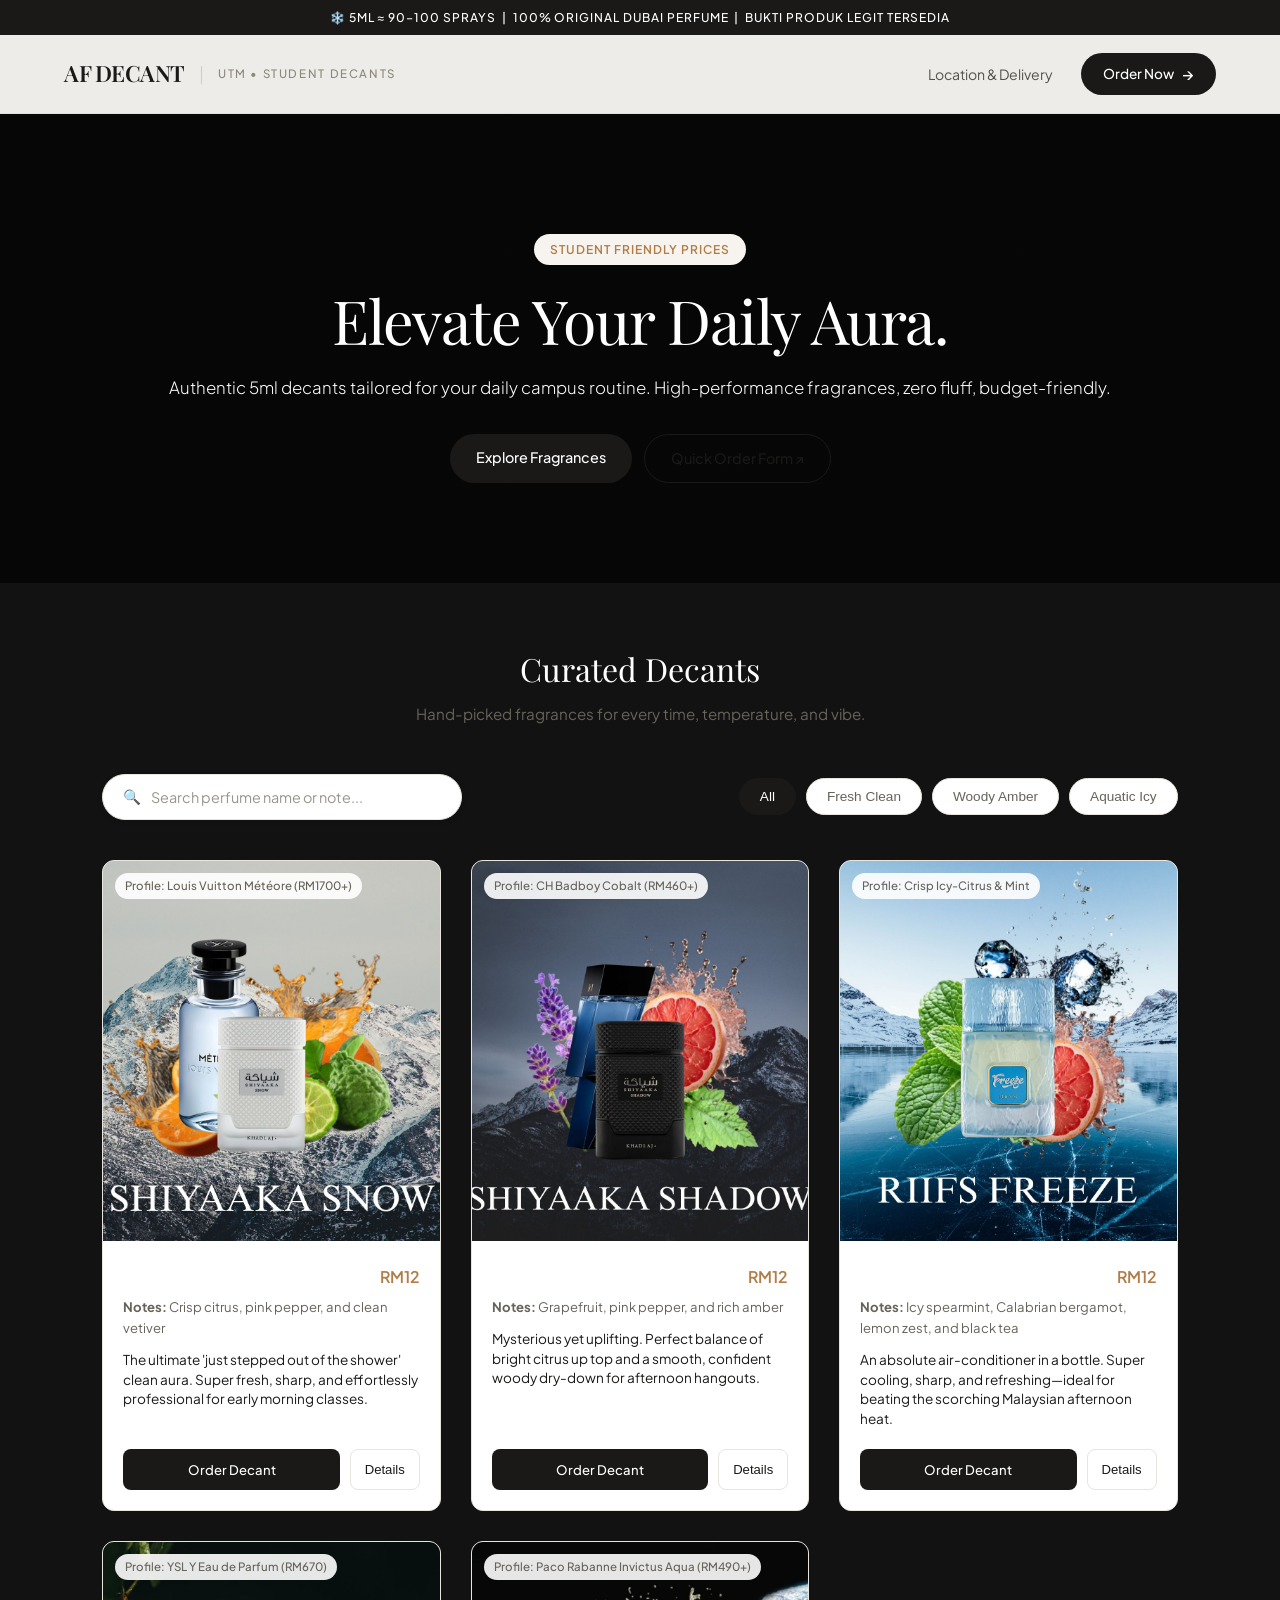
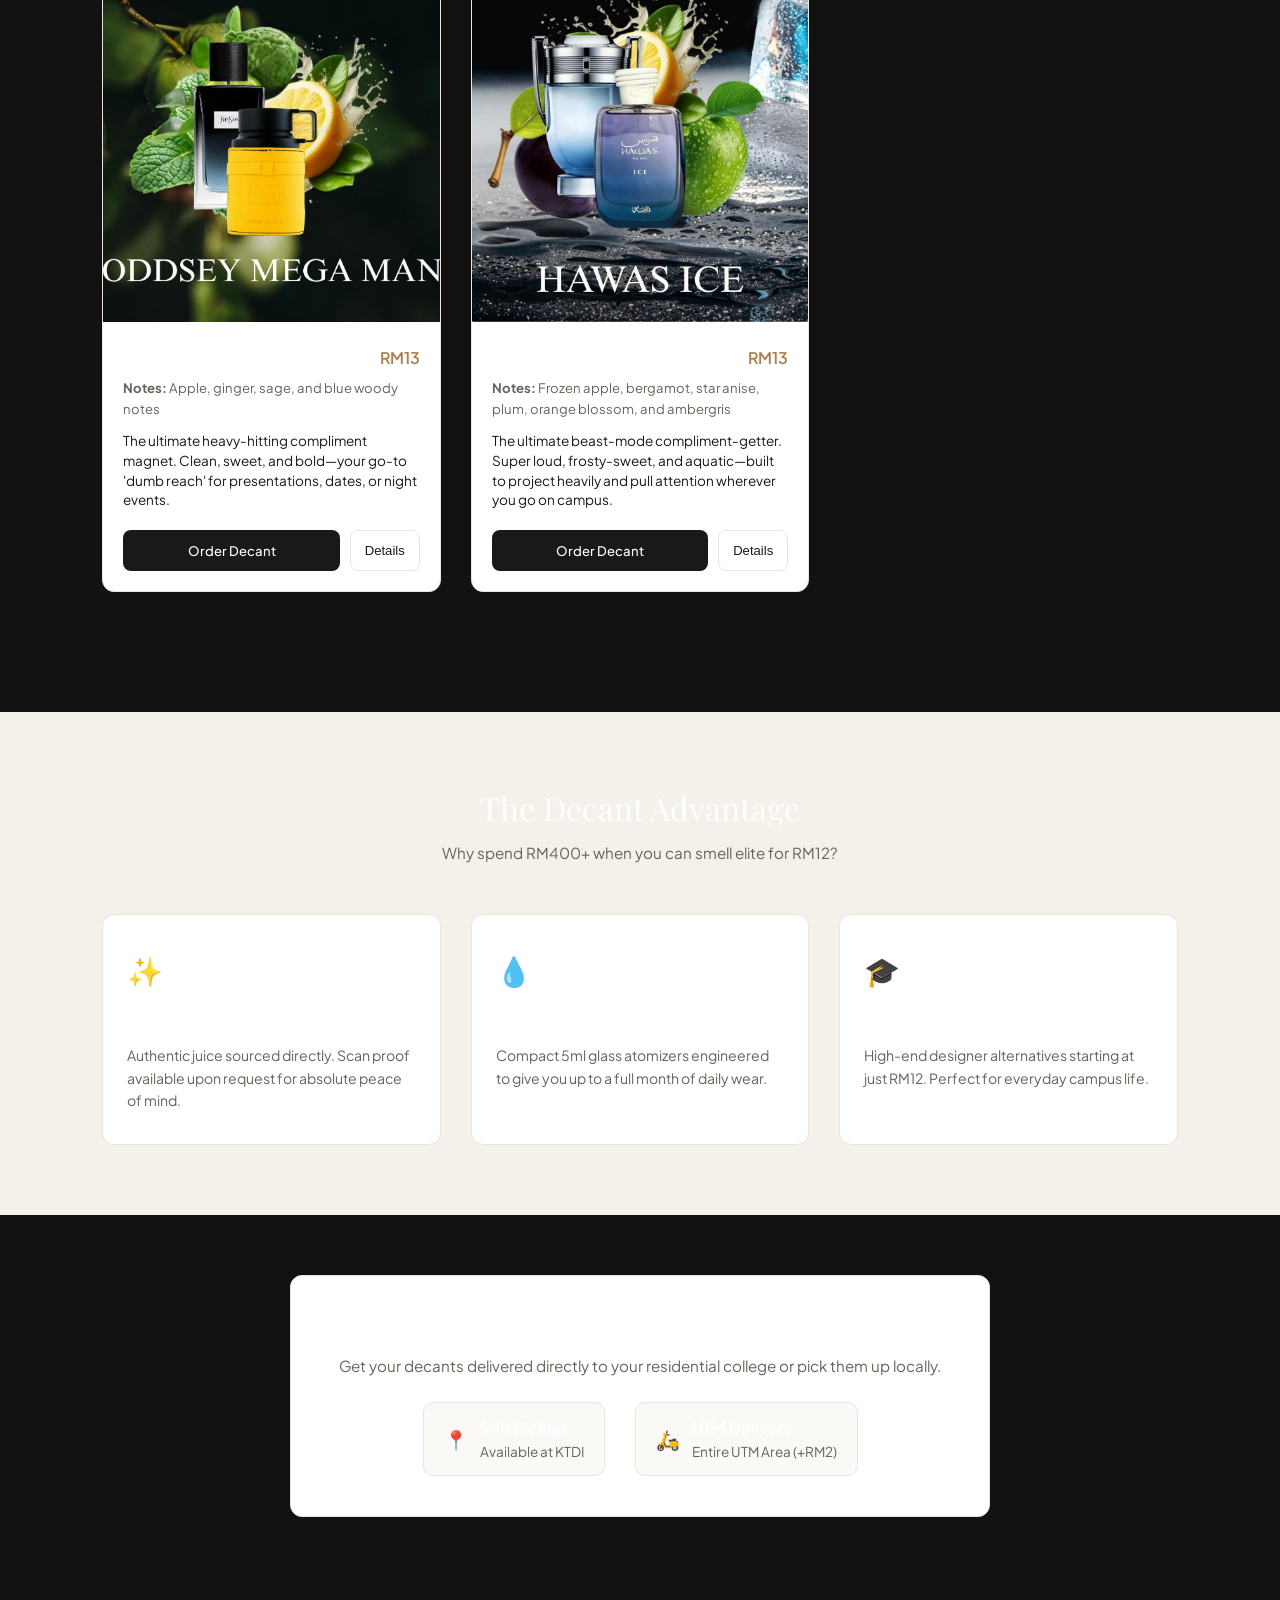
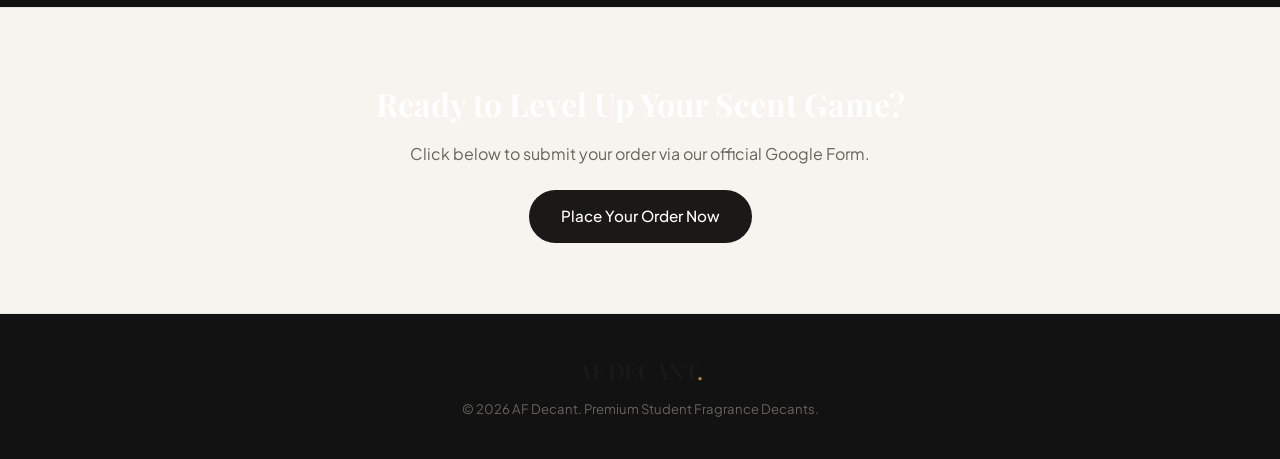
==== index.html @ 862fb260 "Update index.html" ====
<!DOCTYPE html>
<html lang="en">
<head>
  <meta charset="UTF-8" />
  <meta name="viewport" content="width=device-width, initial-scale=1.0" />
  <title>AF DECANT | Premium Fragrance Decants</title>

  <!-- Google Fonts -->
  <link rel="preconnect" href="https://fonts.googleapis.com" />
  <link rel="preconnect" href="https://fonts.gstatic.com" crossorigin />
  <link href="https://fonts.googleapis.com/css2?family=Playfair+Display:ital,wght@0,400;0,600;1,400&family=Plus+Jakarta+Sans:wght@300;400;500;600&display=swap" rel="stylesheet" />

  <!-- External Stylesheet -->
  <link rel="stylesheet" href="styles.css" />
</head>
<body>

  <!-- Top Announcement Bar -->
  <div class="announcement-bar">
    ❄️ 5ML ≈ 90–100 SPRAYS &nbsp;|&nbsp; 100% ORIGINAL DUBAI PERFUME &nbsp;|&nbsp; BUKTI PRODUK LEGIT TERSEDIA
  </div>

 <!-- Navigation Header -->
<nav class="navbar">
  <div class="brand-container">
    <a href="#" class="brand-logo">AF DECANT</a>
    <span class="brand-divider">|</span>
    <span class="brand-tagline">UTM • STUDENT DECANTS</span>
  </div>

  <div class="nav-right">
    <a href="#delivery" class="nav-link">Location & Delivery</a>
    <a href="https://forms.gle/Egd8tSz6ENcHgPVP7" target="_blank" rel="noopener" class="btn-order-pill">
      Order Now <span class="btn-arrow">→</span>
    </a>
  </div>
</nav>

  <!-- Hero Section -->
  <section class="hero">
    <div class="hero-tag">Student Friendly Prices</div>
    <h1 class="hero-title">Elevate Your Daily Aura.</h1>
    <p class="hero-subtitle">
      Authentic 5ml decants tailored for your daily campus routine. High-performance fragrances, zero fluff, budget-friendly.
    </p>
    <div style="display:flex; gap:12px; justify-content:center; flex-wrap:wrap;">
      <a href="#catalog" class="btn-solid">Explore Fragrances</a>
      <a href="https://forms.gle/Egd8tSz6ENcHgPVP7" target="_blank" rel="noopener" class="btn-outline">Quick Order Form ↗</a>
    </div>
  </section>
<!-- Catalog Section -->
<section id="catalog" class="catalog-section">
  <div class="section-header">
    <h2 class="section-title">Curated Decants</h2>
    <p class="section-desc">Hand-picked fragrances for every time, temperature, and vibe.</p>
  </div>

  <!-- Search and Filter Bar -->
  <div class="filter-bar">
    <div class="search-box">
      <span class="search-icon">🔍</span>
      <input type="text" id="searchInput" placeholder="Search perfume name or note..." oninput="filterPerfumes()" />
    </div>
    
    <div class="filter-pills">
      <button class="pill-btn active" onclick="setCategory('All', this)">All</button>
      <button class="pill-btn" onclick="setCategory('Fresh Clean', this)">Fresh Clean</button>
      <button class="pill-btn" onclick="setCategory('Woody Amber', this)">Woody Amber</button>
      <button class="pill-btn" onclick="setCategory('Aquatic Icy', this)">Aquatic Icy</button>
    </div>
  </div>

  <div class="catalog-grid" id="perfumeGrid">
    <!-- Rendered dynamically via script.js -->
  </div>
</section>

  <!-- Value Propositions / Features -->
  <section id="features" class="features-section">
    <div class="section-header">
      <h2 class="section-title">The Decant Advantage</h2>
      <p class="section-desc">Why spend RM400+ when you can smell elite for RM12?</p>
    </div>

    <div class="features-grid">
      <div class="feature-card">
        <div class="feature-icon">✨</div>
        <h3 class="feature-title">100% Original Dubai</h3>
        <p class="feature-desc">Authentic juice sourced directly. Scan proof available upon request for absolute peace of mind.</p>
      </div>

      <div class="feature-card">
        <div class="feature-icon">💧</div>
        <h3 class="feature-title">90–100 Sprays</h3>
        <p class="feature-desc">Compact 5ml glass atomizers engineered to give you up to a full month of daily wear.</p>
      </div>

      <div class="feature-card">
        <div class="feature-icon">🎓</div>
        <h3 class="feature-title">Student Friendly</h3>
        <p class="feature-desc">High-end designer alternatives starting at just RM12. Perfect for everyday campus life.</p>
      </div>
    </div>
  </section>

  <!-- Pickup & Delivery Section -->
  <section id="delivery" style="margin-bottom: 90px;">
    <div class="delivery-card">
      <h2>Pickup & Delivery Info</h2>
      <p style="color: var(--text-muted); margin-bottom: 24px; font-size:0.95rem;">
        Get your decants delivered directly to your residential college or pick them up locally.
      </p>

      <div class="delivery-badges">
        <div class="badge-item">
          <span style="font-size: 1.2rem;">📍</span>
          <div>
            <strong>Self Pickup</strong>
            <div style="font-size: 0.85rem; color: var(--text-muted);">Available at KTDI</div>
          </div>
        </div>

        <div class="badge-item">
          <span style="font-size: 1.2rem;">🛵</span>
          <div>
            <strong>UTM Delivery</strong>
            <div style="font-size: 0.85rem; color: var(--text-muted);">Entire UTM Area (+RM2)</div>
          </div>
        </div>
      </div>
    </div>
  </section>

  <!-- CTA Banner -->
  <section class="cta-banner">
    <h2 style="font-family:'Playfair Display', serif; font-size:2rem; margin-bottom:12px;">Ready to Level Up Your Scent Game?</h2>
    <p style="color:var(--text-muted); margin-bottom:24px;">Click below to submit your order via our official Google Form.</p>
    <a href="https://forms.gle/Egd8tSz6ENcHgPVP7" target="_blank" rel="noopener" class="btn-solid" style="padding: 14px 32px; font-size: 0.95rem;">Place Your Order Now</a>
  </section>

  <!-- Footer -->
  <footer class="footer">
    <div class="brand-logo" style="margin-bottom:8px;">AF DECANT<span>.</span></div>
    <p>© 2026 AF Decant. Premium Student Fragrance Decants.</p>
  </footer>

  <!-- Detail Modal -->
  <div class="modal-overlay" id="perfumeModal">
    <div class="modal-content">
      <button class="modal-close" id="modalClose">&times;</button>
      <div id="modalBody"></div>
    </div>
  </div>

  <!-- External Script -->
  <script src="script.js"></script>
  <link rel="stylesheet" href="styles.css" />
</body>
</html>
---- styles.css ----
:root {
  --bg-main: #FAF9F6;
  --bg-card: #FFFFFF;
  --text-main: #1A1918;
  --text-muted: #66635B;
  --accent: #B07D48;
  --accent-light: #F7F3EE;
  --border-subtle: #E8E5DF;
  --shadow-sm: 0 2px 10px rgba(0, 0, 0, 0.03);
  --shadow-hover: 0 12px 30px rgba(0, 0, 0, 0.07);
  --radius: 12px;
}

* {
  margin: 0;
  padding: 0;
  box-sizing: border-box;
  scroll-behavior: smooth;
}

body {
  font-family: 'Plus Jakarta Sans', sans-serif;
  color: #FFFFFF; /* Makes all default body text crisp white */
  line-height: 1.6;
  -webkit-font-smoothing: antialiased;
  
  /* Full-page Background Image with Dark Overlay */
  background-image: linear-gradient(rgba(18, 18, 18, 0.88), rgba(18, 18, 18, 0.88)), url('https://img.drz.lazcdn.com/static/pk/p/e05fa7e07a964c6df8dcfb5a7ba38b82.jpg_720x720q80.jpg');
  background-size: cover;
  background-position: center;
  background-attachment: fixed; /* Keeps the background pinned smoothly while scrolling */
  background-repeat: no-repeat;
  background-color: #121212; /* Fallback color if image is loading */
}

/* Announcement Bar */
.announcement-bar {
  background-color: var(--text-main);
  color: #FFFFFF;
  text-align: center;
  padding: 8px 16px;
  font-size: 0.75rem;
  font-weight: 500;
  letter-spacing: 0.08em;
  text-transform: uppercase;
}

/* Navigation Header */
.navbar {
  display: flex;
  align-items: center;
  justify-content: space-between;
  padding: 18px 5%;
  background: rgba(250, 249, 246, 0.95);
  backdrop-filter: blur(12px);
  position: sticky;
  top: 0;
  z-index: 100;
  border-bottom: 1px solid rgba(0, 0, 0, 0.05);
}

.brand-container {
  display: flex;
  align-items: center;
  gap: 14px;
}

.brand-logo {
  font-family: 'Playfair Display', serif;
  font-size: 1.45rem;
  font-weight: 400;
  color: #1A1918;
  text-decoration: none;
  letter-spacing: 0.12em;
  text-transform: uppercase;
}

.brand-divider {
  color: #D3CEC4;
  font-weight: 300;
  font-size: 1.1rem;
}

.brand-tagline {
  font-size: 0.72rem;
  font-weight: 500;
  letter-spacing: 0.14em;
  color: #8C887B;
  text-transform: uppercase;
}

.nav-right {
  display: flex;
  align-items: center;
  gap: 28px;
}

.nav-link {
  text-decoration: none;
  color: #55524A;
  font-size: 0.88rem;
  font-weight: 400;
  transition: color 0.2s ease;
}

.nav-link:hover {
  color: #1A1918;
}

.btn-order-pill {
  display: inline-flex;
  align-items: center;
  gap: 8px;
  background-color: #1A1918;
  color: #FFFFFF;
  padding: 10px 22px;
  border-radius: 50px;
  text-decoration: none;
  font-size: 0.85rem;
  font-weight: 500;
  transition: opacity 0.2s ease, transform 0.2s ease;
}

.btn-order-pill:hover {
  opacity: 0.88;
  transform: translateY(-1px);
}

.btn-arrow {
  font-size: 1rem;
  line-height: 1;
}

@media (max-width: 640px) {
  .brand-divider,
  .brand-tagline {
    display: none;
  }
}

.brand-logo {
  font-family: 'Playfair Display', serif;
  font-size: 1.4rem;
  font-weight: 600;
  color: var(--text-main);
  text-decoration: none;
  letter-spacing: -0.02em;
}

.brand-logo span {
  color: var(--accent);
}

.nav-links {
  display: flex;
  gap: 32px;
}

.nav-links a {
  text-decoration: none;
  color: var(--text-muted);
  font-size: 0.9rem;
  font-weight: 400;
  transition: color 0.2s;
}

.nav-links a:hover {
  color: var(--text-main);
}

.btn-primary-nav {
  text-decoration: none;
  background-color: var(--text-main);
  color: #FFF;
  padding: 8px 18px;
  border-radius: 30px;
  font-size: 0.85rem;
  font-weight: 500;
  transition: opacity 0.2s;
}

.btn-primary-nav:hover {
  opacity: 0.88;
}

/* Hero */
.hero {
  text-align: center;
  padding: 120px 20px 100px;
  max-width: 100%;
  margin: 0 auto;
  position: relative;
  background-image: linear-gradient(rgba(0, 0, 0, 0.65), rgba(0, 0, 0, 0.65)), url('https://p.globalsources.com/IMAGES/PDT/B5758838405/Square-Shape-Glass-Perfume-Bottle.png');
  background-size: cover;
  background-position: center;
  background-repeat: no-repeat;
  color: #FFFFFF;
}

.hero .hero-subtitle,
.hero .hero-title {
  color: #FFFFFF;
}

.hero-tag {
  display: inline-block;
  background-color: var(--accent-light);
  color: var(--accent);
  padding: 6px 16px;
  border-radius: 20px;
  font-size: 0.75rem;
  font-weight: 600;
  text-transform: uppercase;
  letter-spacing: 0.08em;
  margin-bottom: 20px;
}

.hero-title {
  font-family: 'Playfair Display', serif;
  font-size: clamp(2.4rem, 5vw, 3.8rem);
  font-weight: 400;
  letter-spacing: -0.02em;
  line-height: 1.15;
  margin-bottom: 20px;
}

.hero-subtitle {
  color: var(--text-muted);
  font-size: 1.05rem;
  margin-bottom: 32px;
  font-weight: 300;
}

.btn-solid {
  display: inline-block;
  background-color: var(--text-main);
  color: #FFF;
  padding: 12px 26px;
  border-radius: 30px;
  text-decoration: none;
  font-size: 0.9rem;
  font-weight: 500;
  transition: transform 0.2s, opacity 0.2s;
}

.btn-solid:hover {
  opacity: 0.9;
  transform: translateY(-1px);
}

.btn-outline {
  display: inline-block;
  background-color: transparent;
  color: var(--text-main);
  border: 1px solid var(--text-main);
  padding: 12px 26px;
  border-radius: 30px;
  text-decoration: none;
  font-size: 0.9rem;
  font-weight: 500;
  transition: background-color 0.2s;
}

.btn-outline:hover {
  background-color: rgba(0,0,0,0.03);
}

/* Section Common */
.section-header {
  text-align: center;
  margin-bottom: 48px;
}

.section-title {
  font-family: 'Playfair Display', serif;
  font-size: 2rem;
  font-weight: 400;
  margin-bottom: 8px;
}

.section-desc {
  color: var(--text-muted);
  font-size: 0.95rem;
}

/* Catalog */
.catalog-section {
  padding: 60px 8%;
  max-width: 1300px;
  margin: 0 auto;
}

.catalog-grid {
  display: grid;
  grid-template-columns: repeat(auto-fill, minmax(280px, 1fr));
  gap: 30px;
}

.perfume-card {
  background-color: var(--bg-card);
  border: 1px solid var(--border-subtle);
  border-radius: var(--radius);
  overflow: hidden;
  transition: transform 0.3s ease, box-shadow 0.3s ease;
  display: flex;
  flex-direction: column;
}

.perfume-card:hover {
  transform: translateY(-4px);
  box-shadow: var(--shadow-hover);
}

/* Card Image Container locked to 3:4 Aspect Ratio */
.card-img-wrapper {
  width: 100%;
  aspect-ratio: 3 / 4; /* Forces exact 3:4 vertical orientation */
  max-height: 380px;   /* Prevents images from expanding too large on desktop */
  background-color: #121212;
  position: relative;
  overflow: hidden;
}

.card-img {
  width: 100%;
  height: 100%;
  object-fit: cover;     /* Fits image completely without distortion */
  object-position: center; /* Keeps the perfume bottle perfectly centered */
  transition: transform 0.5s ease;
}

.perfume-card {
  display: flex;
  flex-direction: column;
  height: 100%;
}

.badge-dupe {
  position: absolute;
  top: 12px;
  left: 12px;
  background: rgba(255, 255, 255, 0.9);
  backdrop-filter: blur(4px);
  padding: 4px 10px;
  border-radius: 20px;
  font-size: 0.72rem;
  font-weight: 500;
  color: var(--text-muted);
}

.card-content {
  padding: 20px;
  display: flex;
  flex-direction: column;
  flex: 1; /* Pushes footer buttons straight to the bottom */
}

.card-header {
  display: flex;
  justify-content: space-between;
  align-items: baseline;
  margin-bottom: 6px;
}

.card-title {
  font-family: 'Playfair Display', serif;
  font-size: 1.15rem;
  font-weight: 600;
}

.card-price {
  font-size: 1rem;
  font-weight: 600;
  color: var(--accent);
}

.card-scent {
  font-size: 0.82rem;
  color: var(--text-muted);
  margin-bottom: 12px;
}

.card-vibe {
  font-size: 0.85rem;
  color: var(--text-main);
  line-height: 1.45;
  margin-bottom: 20px;
  flex-grow: 1;
}

.card-footer {
  display: flex;
  gap: 10px;
  margin-top: auto; /* Locks buttons cleanly to the bottom line */
}

.btn-card-order {
  flex: 1;
  text-align: center;
  background-color: var(--text-main);
  color: #FFF;
  padding: 10px;
  border-radius: 8px;
  text-decoration: none;
  font-size: 0.82rem;
  font-weight: 500;
  transition: opacity 0.2s;
}

.btn-card-order:hover {
  opacity: 0.88;
}

.btn-card-detail {
  background-color: transparent;
  border: 1px solid var(--border-subtle);
  color: var(--text-main);
  padding: 10px 14px;
  border-radius: 8px;
  cursor: pointer;
  font-size: 0.82rem;
  transition: background-color 0.2s;
}

.btn-card-detail:hover {
  background-color: var(--bg-main);
}

/* Features */
.features-section {
  padding: 70px 8%;
  background-color: #F4F1EA;
  margin: 60px 0;
}

.features-grid {
  display: grid;
  grid-template-columns: repeat(auto-fit, minmax(260px, 1fr));
  gap: 30px;
  max-width: 1200px;
  margin: 0 auto;
}

.feature-card {
  background: var(--bg-card);
  padding: 32px 24px;
  border-radius: var(--radius);
  border: 1px solid var(--border-subtle);
}

.feature-icon {
  font-size: 1.8rem;
  margin-bottom: 14px;
}

.feature-title {
  font-family: 'Playfair Display', serif;
  font-size: 1.15rem;
  margin-bottom: 8px;
}

.feature-desc {
  font-size: 0.88rem;
  color: var(--text-muted);
}

/* Delivery Info */
.delivery-card {
  background-color: var(--bg-card);
  border: 1px solid var(--border-subtle);
  border-radius: var(--radius);
  padding: 40px;
  max-width: 700px;
  margin: 0 auto;
  text-align: center;
}

.delivery-badges {
  display: flex;
  justify-content: center;
  gap: 30px;
  flex-wrap: wrap;
}

.badge-item {
  display: flex;
  align-items: center;
  gap: 12px;
  text-align: left;
  background: var(--bg-main);
  padding: 12px 20px;
  border-radius: 10px;
  border: 1px solid var(--border-subtle);
}

/* CTA Banner */
.cta-banner {
  text-align: center;
  padding: 70px 20px;
  background-color: var(--accent-light);
  border-top: 1px solid var(--border-subtle);
  border-bottom: 1px solid var(--border-subtle);
}

/* Footer */
.footer {
  text-align: center;
  padding: 40px 20px;
  font-size: 0.82rem;
  color: var(--text-muted);
}

/* Modal */
.modal-overlay {
  position: fixed;
  top: 0;
  left: 0;
  width: 100%;
  height: 100%;
  background: rgba(0, 0, 0, 0.4);
  backdrop-filter: blur(4px);
  display: flex;
  align-items: center;
  justify-content: center;
  z-index: 1000;
  opacity: 0;
  pointer-events: none;
  transition: opacity 0.3s ease;
}

.modal-overlay.active {
  opacity: 1;
  pointer-events: auto;
}

.modal-content {
  background: var(--bg-card);
  border-radius: var(--radius);
  max-width: 500px;
  width: 90%;
  padding: 30px;
  position: relative;
  transform: translateY(20px);
  transition: transform 0.3s ease;
}

.modal-overlay.active .modal-content {
  transform: translateY(0);
}

.modal-close {
  position: absolute;
  top: 16px;
  right: 16px;
  background: none;
  border: none;
  font-size: 1.5rem;
  cursor: pointer;
  color: var(--text-muted);
}

/* Responsive */
@media (max-width: 768px) {
  .nav-links {
    display: none;
  }
  .hero {
    padding-top: 50px;
  }
}
/* Search and Filter Bar */
.filter-bar {
  display: flex;
  justify-content: space-between;
  align-items: center;
  flex-wrap: wrap;
  gap: 20px;
  margin-bottom: 40px;
}

.search-box {
  display: flex;
  align-items: center;
  background: var(--bg-card);
  border: 1px solid var(--border-subtle);
  border-radius: 50px;
  padding: 10px 20px;
  width: 100%;
  max-width: 360px;
  box-shadow: var(--shadow-sm);
}

.search-icon {
  margin-right: 10px;
  font-size: 0.9rem;
}

.search-box input {
  border: none;
  background: transparent;
  outline: none;
  font-family: 'Plus Jakarta Sans', sans-serif;
  font-size: 0.9rem;
  color: var(--text-main);
  width: 100%;
}

.search-box input::placeholder {
  color: #99958C;
}

.filter-pills {
  display: flex;
  gap: 10px;
  flex-wrap: wrap;
}

.pill-btn {
  background: var(--bg-card);
  border: 1px solid var(--border-subtle);
  color: var(--text-muted);
  padding: 10px 20px;
  border-radius: 50px;
  font-size: 0.85rem;
  font-weight: 500;
  cursor: pointer;
  transition: all 0.2s ease;
}

.pill-btn:hover {
  border-color: var(--text-main);
  color: var(--text-main);
}

.pill-btn.active {
  background-color: var(--text-main);
  color: #FFFFFF;
  border-color: var(--text-main);
}

@media (max-width: 768px) {
  .filter-bar {
    flex-direction: column;
    align-items: stretch;
  }
  /* Translucent Glass Cards for Perfumes & Features */
.perfume-card,
.feature-card,
.delivery-card {
  background: rgba(255, 255, 255, 0.05) !important;
  backdrop-filter: blur(12px);
  border: 1px solid rgba(255, 255, 255, 0.1) !important;
  color: #FFFFFF !important;
}

.card-title,
.feature-title,
.section-title {
  color: #FFFFFF !important;
}

.card-vibe,
.card-scent,
.feature-desc,
.section-desc {
  color: rgba(255, 255, 255, 0.75) !important;
}
  .search-box {
    max-width: 100%;
  }
}
---- styles.css ----
:root {
  --bg-main: #FAF9F6;
  --bg-card: #FFFFFF;
  --text-main: #1A1918;
  --text-muted: #66635B;
  --accent: #B07D48;
  --accent-light: #F7F3EE;
  --border-subtle: #E8E5DF;
  --shadow-sm: 0 2px 10px rgba(0, 0, 0, 0.03);
  --shadow-hover: 0 12px 30px rgba(0, 0, 0, 0.07);
  --radius: 12px;
}

* {
  margin: 0;
  padding: 0;
  box-sizing: border-box;
  scroll-behavior: smooth;
}

body {
  font-family: 'Plus Jakarta Sans', sans-serif;
  color: #FFFFFF; /* Makes all default body text crisp white */
  line-height: 1.6;
  -webkit-font-smoothing: antialiased;
  
  /* Full-page Background Image with Dark Overlay */
  background-image: linear-gradient(rgba(18, 18, 18, 0.88), rgba(18, 18, 18, 0.88)), url('https://img.drz.lazcdn.com/static/pk/p/e05fa7e07a964c6df8dcfb5a7ba38b82.jpg_720x720q80.jpg');
  background-size: cover;
  background-position: center;
  background-attachment: fixed; /* Keeps the background pinned smoothly while scrolling */
  background-repeat: no-repeat;
  background-color: #121212; /* Fallback color if image is loading */
}

/* Announcement Bar */
.announcement-bar {
  background-color: var(--text-main);
  color: #FFFFFF;
  text-align: center;
  padding: 8px 16px;
  font-size: 0.75rem;
  font-weight: 500;
  letter-spacing: 0.08em;
  text-transform: uppercase;
}

/* Navigation Header */
.navbar {
  display: flex;
  align-items: center;
  justify-content: space-between;
  padding: 18px 5%;
  background: rgba(250, 249, 246, 0.95);
  backdrop-filter: blur(12px);
  position: sticky;
  top: 0;
  z-index: 100;
  border-bottom: 1px solid rgba(0, 0, 0, 0.05);
}

.brand-container {
  display: flex;
  align-items: center;
  gap: 14px;
}

.brand-logo {
  font-family: 'Playfair Display', serif;
  font-size: 1.45rem;
  font-weight: 400;
  color: #1A1918;
  text-decoration: none;
  letter-spacing: 0.12em;
  text-transform: uppercase;
}

.brand-divider {
  color: #D3CEC4;
  font-weight: 300;
  font-size: 1.1rem;
}

.brand-tagline {
  font-size: 0.72rem;
  font-weight: 500;
  letter-spacing: 0.14em;
  color: #8C887B;
  text-transform: uppercase;
}

.nav-right {
  display: flex;
  align-items: center;
  gap: 28px;
}

.nav-link {
  text-decoration: none;
  color: #55524A;
  font-size: 0.88rem;
  font-weight: 400;
  transition: color 0.2s ease;
}

.nav-link:hover {
  color: #1A1918;
}

.btn-order-pill {
  display: inline-flex;
  align-items: center;
  gap: 8px;
  background-color: #1A1918;
  color: #FFFFFF;
  padding: 10px 22px;
  border-radius: 50px;
  text-decoration: none;
  font-size: 0.85rem;
  font-weight: 500;
  transition: opacity 0.2s ease, transform 0.2s ease;
}

.btn-order-pill:hover {
  opacity: 0.88;
  transform: translateY(-1px);
}

.btn-arrow {
  font-size: 1rem;
  line-height: 1;
}

@media (max-width: 640px) {
  .brand-divider,
  .brand-tagline {
    display: none;
  }
}

.brand-logo {
  font-family: 'Playfair Display', serif;
  font-size: 1.4rem;
  font-weight: 600;
  color: var(--text-main);
  text-decoration: none;
  letter-spacing: -0.02em;
}

.brand-logo span {
  color: var(--accent);
}

.nav-links {
  display: flex;
  gap: 32px;
}

.nav-links a {
  text-decoration: none;
  color: var(--text-muted);
  font-size: 0.9rem;
  font-weight: 400;
  transition: color 0.2s;
}

.nav-links a:hover {
  color: var(--text-main);
}

.btn-primary-nav {
  text-decoration: none;
  background-color: var(--text-main);
  color: #FFF;
  padding: 8px 18px;
  border-radius: 30px;
  font-size: 0.85rem;
  font-weight: 500;
  transition: opacity 0.2s;
}

.btn-primary-nav:hover {
  opacity: 0.88;
}

/* Hero */
.hero {
  text-align: center;
  padding: 120px 20px 100px;
  max-width: 100%;
  margin: 0 auto;
  position: relative;
  background-image: linear-gradient(rgba(0, 0, 0, 0.65), rgba(0, 0, 0, 0.65)), url('https://p.globalsources.com/IMAGES/PDT/B5758838405/Square-Shape-Glass-Perfume-Bottle.png');
  background-size: cover;
  background-position: center;
  background-repeat: no-repeat;
  color: #FFFFFF;
}

.hero .hero-subtitle,
.hero .hero-title {
  color: #FFFFFF;
}

.hero-tag {
  display: inline-block;
  background-color: var(--accent-light);
  color: var(--accent);
  padding: 6px 16px;
  border-radius: 20px;
  font-size: 0.75rem;
  font-weight: 600;
  text-transform: uppercase;
  letter-spacing: 0.08em;
  margin-bottom: 20px;
}

.hero-title {
  font-family: 'Playfair Display', serif;
  font-size: clamp(2.4rem, 5vw, 3.8rem);
  font-weight: 400;
  letter-spacing: -0.02em;
  line-height: 1.15;
  margin-bottom: 20px;
}

.hero-subtitle {
  color: var(--text-muted);
  font-size: 1.05rem;
  margin-bottom: 32px;
  font-weight: 300;
}

.btn-solid {
  display: inline-block;
  background-color: var(--text-main);
  color: #FFF;
  padding: 12px 26px;
  border-radius: 30px;
  text-decoration: none;
  font-size: 0.9rem;
  font-weight: 500;
  transition: transform 0.2s, opacity 0.2s;
}

.btn-solid:hover {
  opacity: 0.9;
  transform: translateY(-1px);
}

.btn-outline {
  display: inline-block;
  background-color: transparent;
  color: var(--text-main);
  border: 1px solid var(--text-main);
  padding: 12px 26px;
  border-radius: 30px;
  text-decoration: none;
  font-size: 0.9rem;
  font-weight: 500;
  transition: background-color 0.2s;
}

.btn-outline:hover {
  background-color: rgba(0,0,0,0.03);
}

/* Section Common */
.section-header {
  text-align: center;
  margin-bottom: 48px;
}

.section-title {
  font-family: 'Playfair Display', serif;
  font-size: 2rem;
  font-weight: 400;
  margin-bottom: 8px;
}

.section-desc {
  color: var(--text-muted);
  font-size: 0.95rem;
}

/* Catalog */
.catalog-section {
  padding: 60px 8%;
  max-width: 1300px;
  margin: 0 auto;
}

.catalog-grid {
  display: grid;
  grid-template-columns: repeat(auto-fill, minmax(280px, 1fr));
  gap: 30px;
}

.perfume-card {
  background-color: var(--bg-card);
  border: 1px solid var(--border-subtle);
  border-radius: var(--radius);
  overflow: hidden;
  transition: transform 0.3s ease, box-shadow 0.3s ease;
  display: flex;
  flex-direction: column;
}

.perfume-card:hover {
  transform: translateY(-4px);
  box-shadow: var(--shadow-hover);
}

/* Card Image Container locked to 3:4 Aspect Ratio */
.card-img-wrapper {
  width: 100%;
  aspect-ratio: 3 / 4; /* Forces exact 3:4 vertical orientation */
  max-height: 380px;   /* Prevents images from expanding too large on desktop */
  background-color: #121212;
  position: relative;
  overflow: hidden;
}

.card-img {
  width: 100%;
  height: 100%;
  object-fit: cover;     /* Fits image completely without distortion */
  object-position: center; /* Keeps the perfume bottle perfectly centered */
  transition: transform 0.5s ease;
}

.perfume-card {
  display: flex;
  flex-direction: column;
  height: 100%;
}

.badge-dupe {
  position: absolute;
  top: 12px;
  left: 12px;
  background: rgba(255, 255, 255, 0.9);
  backdrop-filter: blur(4px);
  padding: 4px 10px;
  border-radius: 20px;
  font-size: 0.72rem;
  font-weight: 500;
  color: var(--text-muted);
}

.card-content {
  padding: 20px;
  display: flex;
  flex-direction: column;
  flex: 1; /* Pushes footer buttons straight to the bottom */
}

.card-header {
  display: flex;
  justify-content: space-between;
  align-items: baseline;
  margin-bottom: 6px;
}

.card-title {
  font-family: 'Playfair Display', serif;
  font-size: 1.15rem;
  font-weight: 600;
}

.card-price {
  font-size: 1rem;
  font-weight: 600;
  color: var(--accent);
}

.card-scent {
  font-size: 0.82rem;
  color: var(--text-muted);
  margin-bottom: 12px;
}

.card-vibe {
  font-size: 0.85rem;
  color: var(--text-main);
  line-height: 1.45;
  margin-bottom: 20px;
  flex-grow: 1;
}

.card-footer {
  display: flex;
  gap: 10px;
  margin-top: auto; /* Locks buttons cleanly to the bottom line */
}

.btn-card-order {
  flex: 1;
  text-align: center;
  background-color: var(--text-main);
  color: #FFF;
  padding: 10px;
  border-radius: 8px;
  text-decoration: none;
  font-size: 0.82rem;
  font-weight: 500;
  transition: opacity 0.2s;
}

.btn-card-order:hover {
  opacity: 0.88;
}

.btn-card-detail {
  background-color: transparent;
  border: 1px solid var(--border-subtle);
  color: var(--text-main);
  padding: 10px 14px;
  border-radius: 8px;
  cursor: pointer;
  font-size: 0.82rem;
  transition: background-color 0.2s;
}

.btn-card-detail:hover {
  background-color: var(--bg-main);
}

/* Features */
.features-section {
  padding: 70px 8%;
  background-color: #F4F1EA;
  margin: 60px 0;
}

.features-grid {
  display: grid;
  grid-template-columns: repeat(auto-fit, minmax(260px, 1fr));
  gap: 30px;
  max-width: 1200px;
  margin: 0 auto;
}

.feature-card {
  background: var(--bg-card);
  padding: 32px 24px;
  border-radius: var(--radius);
  border: 1px solid var(--border-subtle);
}

.feature-icon {
  font-size: 1.8rem;
  margin-bottom: 14px;
}

.feature-title {
  font-family: 'Playfair Display', serif;
  font-size: 1.15rem;
  margin-bottom: 8px;
}

.feature-desc {
  font-size: 0.88rem;
  color: var(--text-muted);
}

/* Delivery Info */
.delivery-card {
  background-color: var(--bg-card);
  border: 1px solid var(--border-subtle);
  border-radius: var(--radius);
  padding: 40px;
  max-width: 700px;
  margin: 0 auto;
  text-align: center;
}

.delivery-badges {
  display: flex;
  justify-content: center;
  gap: 30px;
  flex-wrap: wrap;
}

.badge-item {
  display: flex;
  align-items: center;
  gap: 12px;
  text-align: left;
  background: var(--bg-main);
  padding: 12px 20px;
  border-radius: 10px;
  border: 1px solid var(--border-subtle);
}

/* CTA Banner */
.cta-banner {
  text-align: center;
  padding: 70px 20px;
  background-color: var(--accent-light);
  border-top: 1px solid var(--border-subtle);
  border-bottom: 1px solid var(--border-subtle);
}

/* Footer */
.footer {
  text-align: center;
  padding: 40px 20px;
  font-size: 0.82rem;
  color: var(--text-muted);
}

/* Modal */
.modal-overlay {
  position: fixed;
  top: 0;
  left: 0;
  width: 100%;
  height: 100%;
  background: rgba(0, 0, 0, 0.4);
  backdrop-filter: blur(4px);
  display: flex;
  align-items: center;
  justify-content: center;
  z-index: 1000;
  opacity: 0;
  pointer-events: none;
  transition: opacity 0.3s ease;
}

.modal-overlay.active {
  opacity: 1;
  pointer-events: auto;
}

.modal-content {
  background: var(--bg-card);
  border-radius: var(--radius);
  max-width: 500px;
  width: 90%;
  padding: 30px;
  position: relative;
  transform: translateY(20px);
  transition: transform 0.3s ease;
}

.modal-overlay.active .modal-content {
  transform: translateY(0);
}

.modal-close {
  position: absolute;
  top: 16px;
  right: 16px;
  background: none;
  border: none;
  font-size: 1.5rem;
  cursor: pointer;
  color: var(--text-muted);
}

/* Responsive */
@media (max-width: 768px) {
  .nav-links {
    display: none;
  }
  .hero {
    padding-top: 50px;
  }
}
/* Search and Filter Bar */
.filter-bar {
  display: flex;
  justify-content: space-between;
  align-items: center;
  flex-wrap: wrap;
  gap: 20px;
  margin-bottom: 40px;
}

.search-box {
  display: flex;
  align-items: center;
  background: var(--bg-card);
  border: 1px solid var(--border-subtle);
  border-radius: 50px;
  padding: 10px 20px;
  width: 100%;
  max-width: 360px;
  box-shadow: var(--shadow-sm);
}

.search-icon {
  margin-right: 10px;
  font-size: 0.9rem;
}

.search-box input {
  border: none;
  background: transparent;
  outline: none;
  font-family: 'Plus Jakarta Sans', sans-serif;
  font-size: 0.9rem;
  color: var(--text-main);
  width: 100%;
}

.search-box input::placeholder {
  color: #99958C;
}

.filter-pills {
  display: flex;
  gap: 10px;
  flex-wrap: wrap;
}

.pill-btn {
  background: var(--bg-card);
  border: 1px solid var(--border-subtle);
  color: var(--text-muted);
  padding: 10px 20px;
  border-radius: 50px;
  font-size: 0.85rem;
  font-weight: 500;
  cursor: pointer;
  transition: all 0.2s ease;
}

.pill-btn:hover {
  border-color: var(--text-main);
  color: var(--text-main);
}

.pill-btn.active {
  background-color: var(--text-main);
  color: #FFFFFF;
  border-color: var(--text-main);
}

@media (max-width: 768px) {
  .filter-bar {
    flex-direction: column;
    align-items: stretch;
  }
  /* Translucent Glass Cards for Perfumes & Features */
.perfume-card,
.feature-card,
.delivery-card {
  background: rgba(255, 255, 255, 0.05) !important;
  backdrop-filter: blur(12px);
  border: 1px solid rgba(255, 255, 255, 0.1) !important;
  color: #FFFFFF !important;
}

.card-title,
.feature-title,
.section-title {
  color: #FFFFFF !important;
}

.card-vibe,
.card-scent,
.feature-desc,
.section-desc {
  color: rgba(255, 255, 255, 0.75) !important;
}
  .search-box {
    max-width: 100%;
  }
}
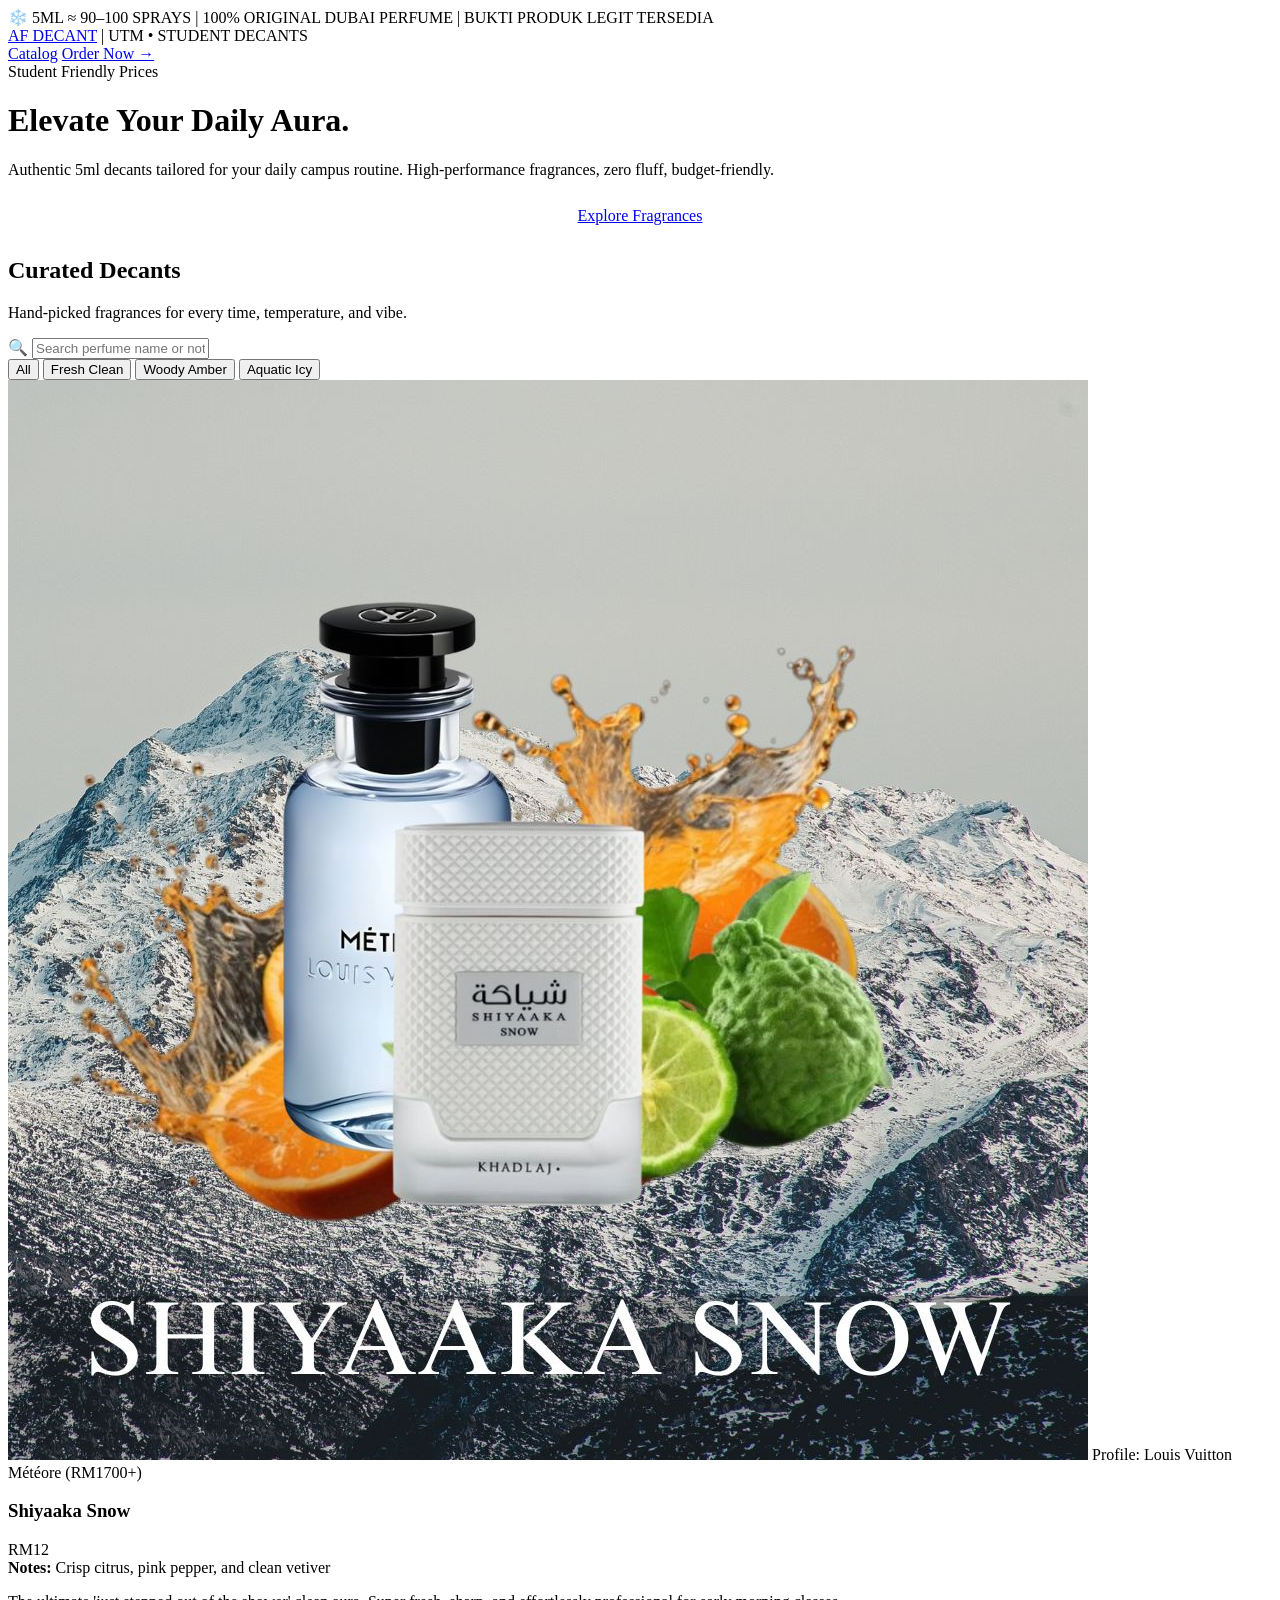
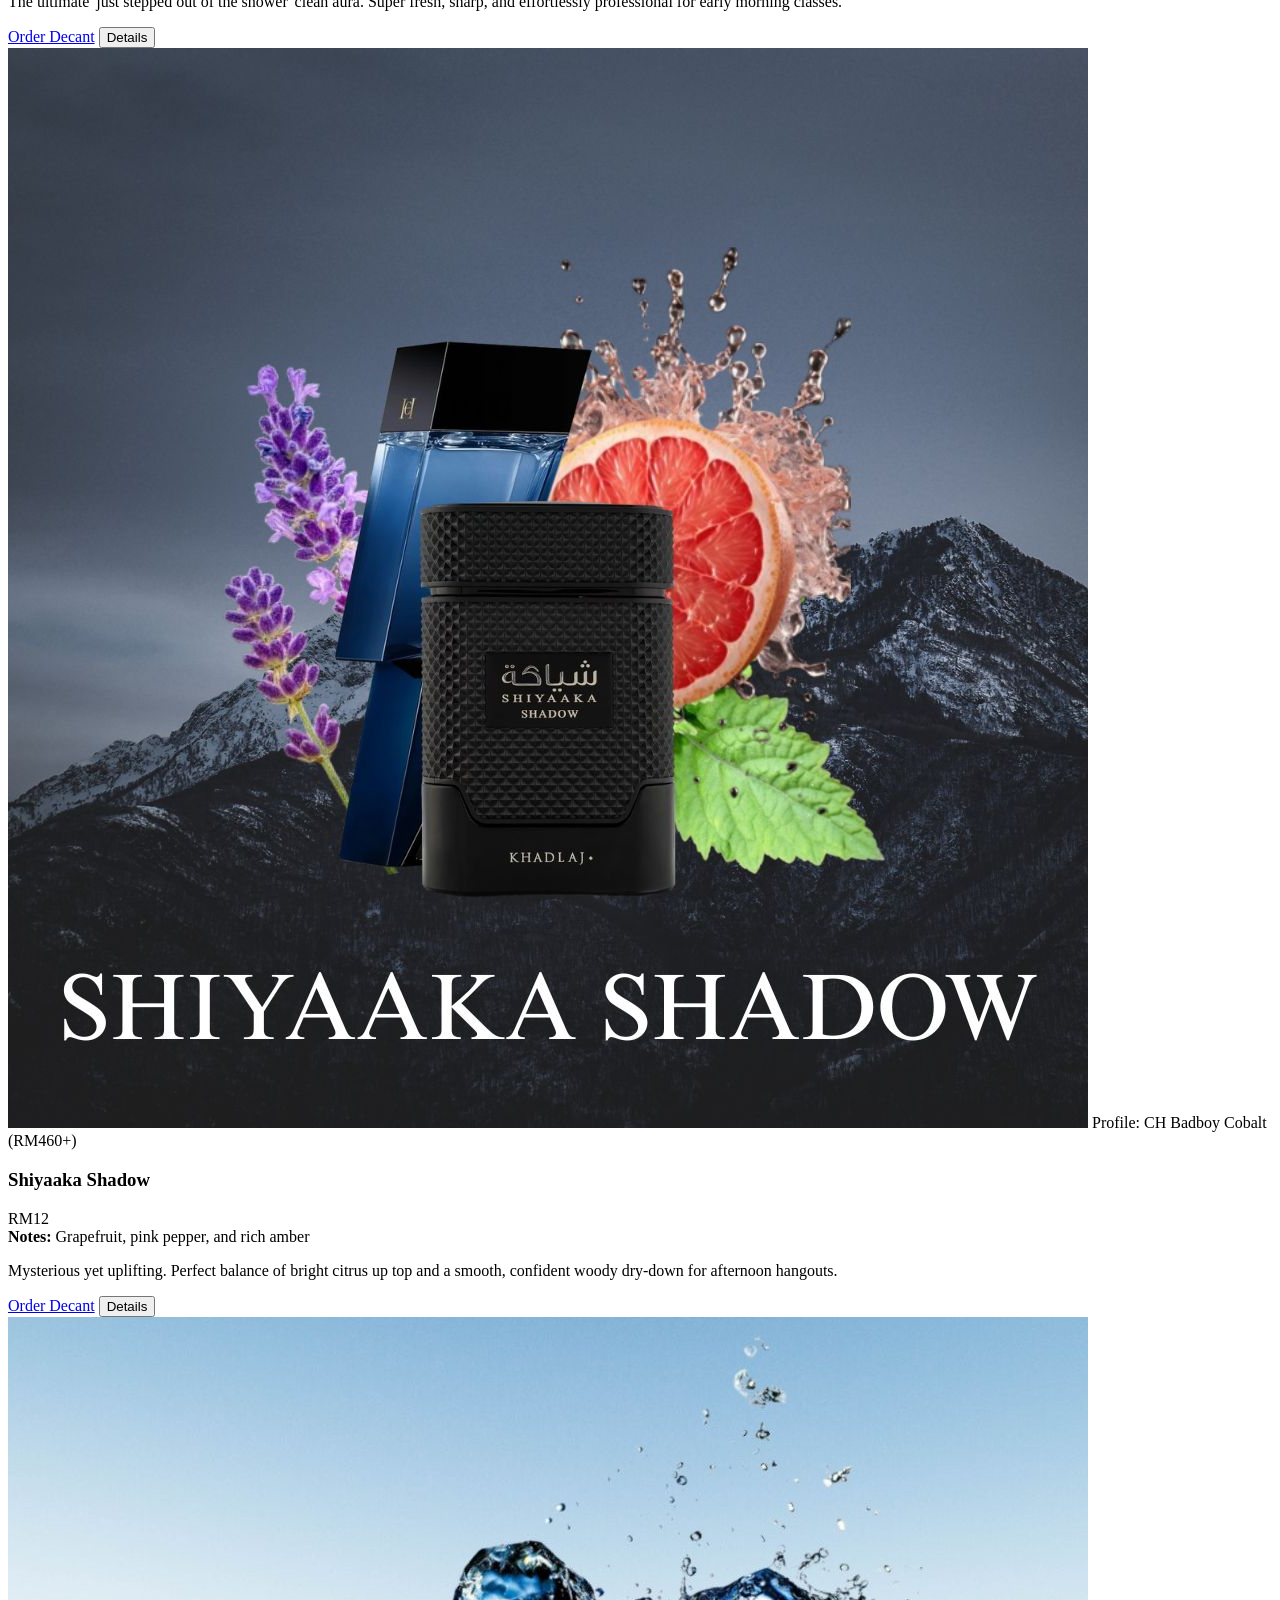
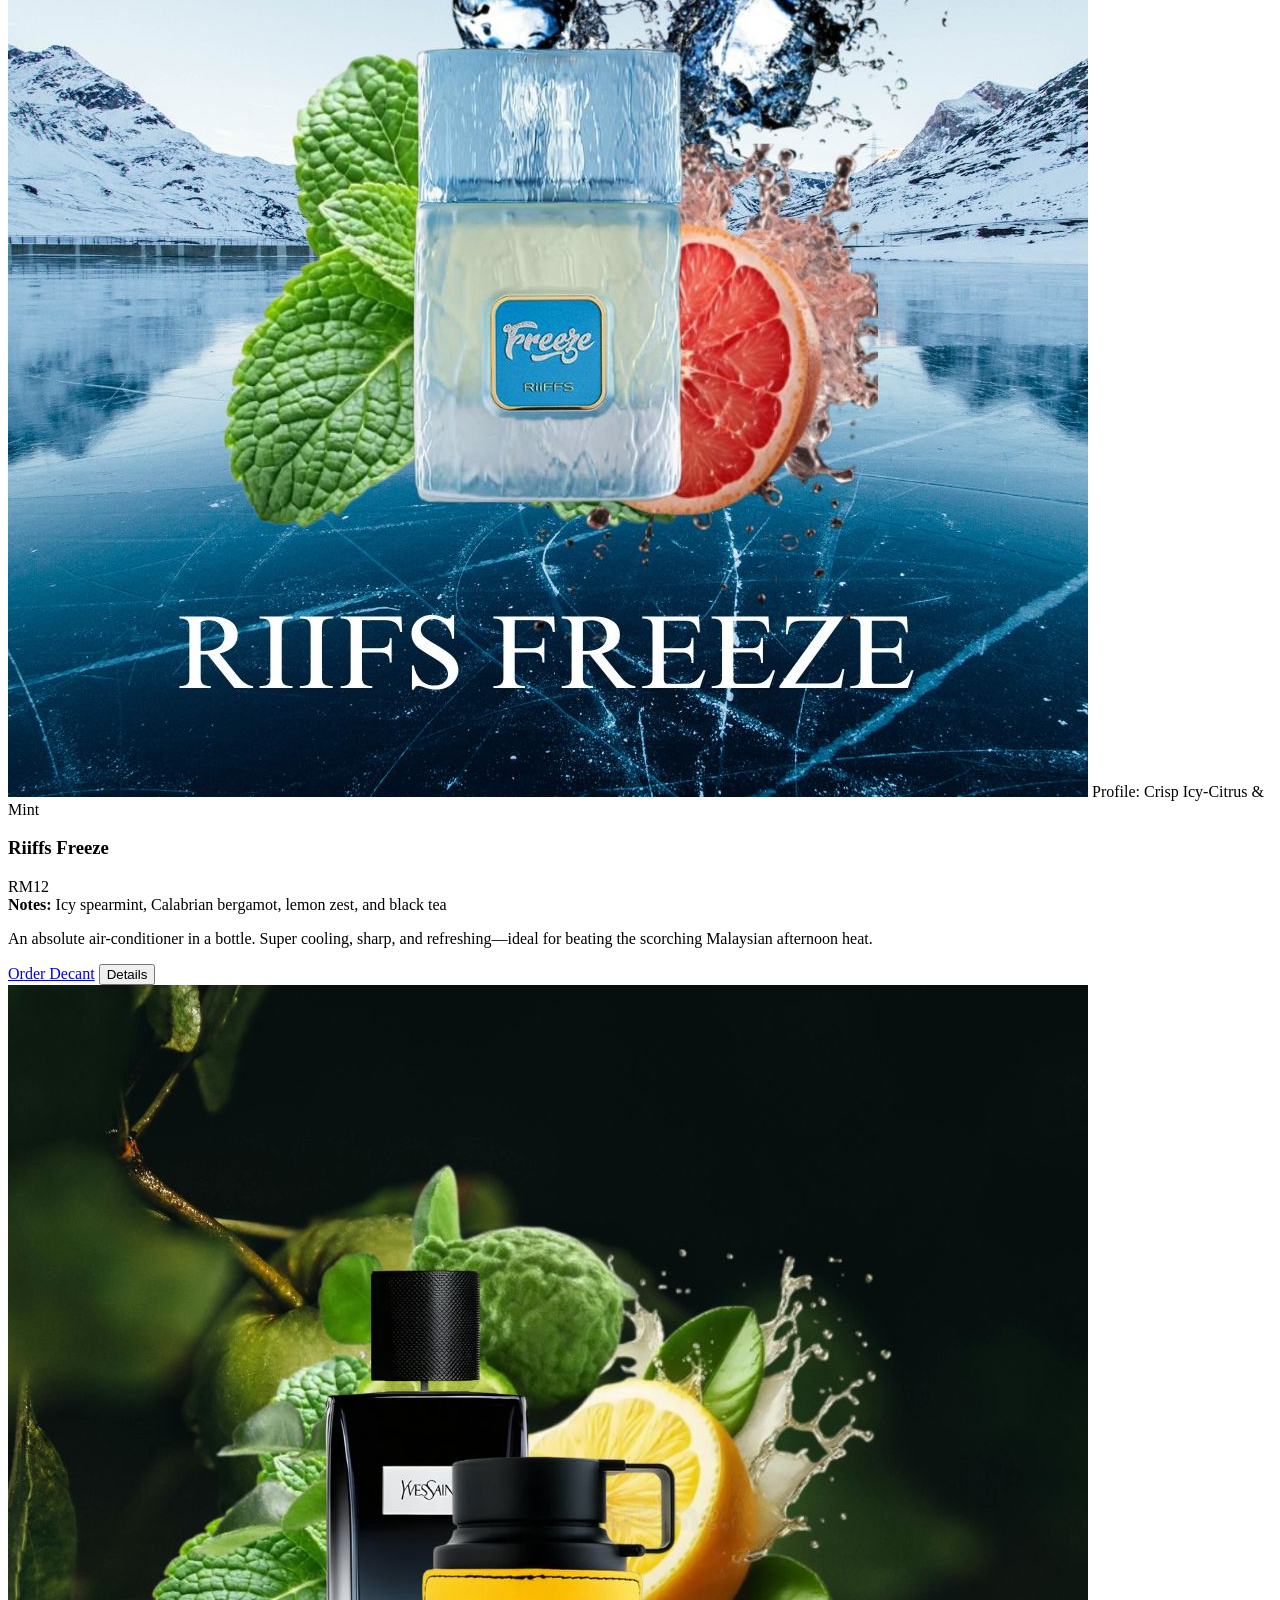
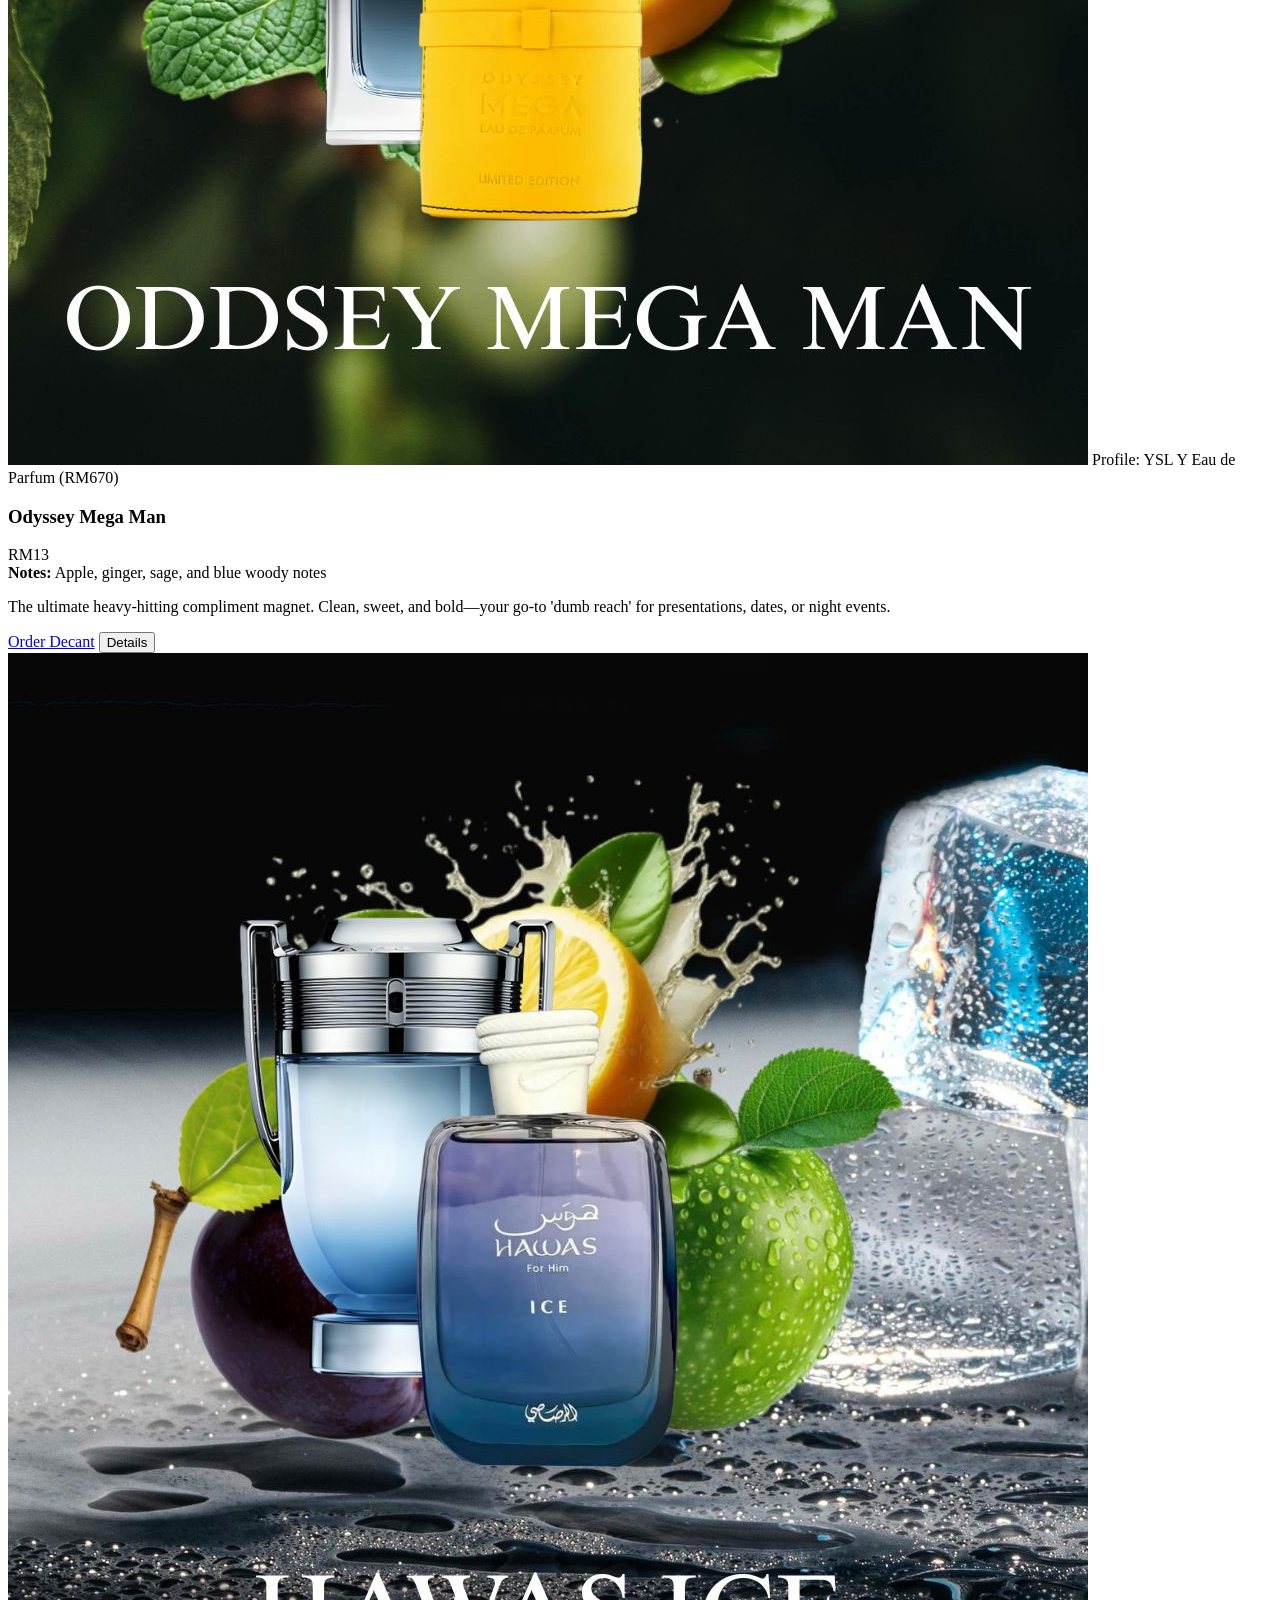
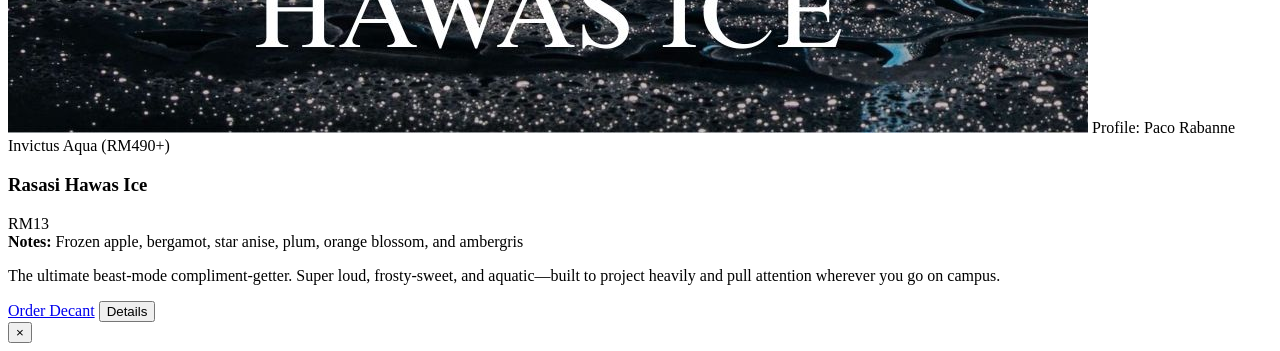
==== commit 2949236d: "Update index.html" ====
--- a/index.html
+++ b/index.html
@@ -4,156 +4,77 @@
   <meta charset="UTF-8" />
   <meta name="viewport" content="width=device-width, initial-scale=1.0" />
   <title>AF DECANT | Premium Fragrance Decants</title>
-
-  <!-- Google Fonts -->
-  <link rel="preconnect" href="https://fonts.googleapis.com" />
-  <link rel="preconnect" href="https://fonts.gstatic.com" crossorigin />
-  <link href="https://fonts.googleapis.com/css2?family=Playfair+Display:ital,wght@0,400;0,600;1,400&family=Plus+Jakarta+Sans:wght@300;400;500;600&display=swap" rel="stylesheet" />
-
-  <!-- External Stylesheet -->
-  <link rel="stylesheet" href="styles.css" />
+  <link rel="stylesheet" href="style.css" />
 </head>
 <body>
 
-  <!-- Top Announcement Bar -->
+  <!-- Announcement Bar -->
   <div class="announcement-bar">
-    ❄️ 5ML ≈ 90–100 SPRAYS &nbsp;|&nbsp; 100% ORIGINAL DUBAI PERFUME &nbsp;|&nbsp; BUKTI PRODUK LEGIT TERSEDIA
+    ❄️ 5ML ≈ 90–100 SPRAYS | 100% ORIGINAL DUBAI PERFUME | BUKTI PRODUK LEGIT TERSEDIA
   </div>
 
- <!-- Navigation Header -->
-<nav class="navbar">
-  <div class="brand-container">
-    <a href="#" class="brand-logo">AF DECANT</a>
-    <span class="brand-divider">|</span>
-    <span class="brand-tagline">UTM • STUDENT DECANTS</span>
-  </div>
+  <!-- Navigation Header -->
+  <nav class="navbar">
+    <div class="brand-container">
+      <a href="#" class="brand-logo">AF DECANT</a>
+      <span class="brand-divider">|</span>
+      <span class="brand-tagline">UTM • STUDENT DECANTS</span>
+    </div>
 
-  <div class="nav-right">
-    <a href="#delivery" class="nav-link">Location & Delivery</a>
-    <a href="https://forms.gle/Egd8tSz6ENcHgPVP7" target="_blank" rel="noopener" class="btn-order-pill">
-      Order Now <span class="btn-arrow">→</span>
-    </a>
-  </div>
-</nav>
+    <div class="nav-right">
+      <a href="#catalog" class="nav-link">Catalog</a>
+      <a href="https://forms.gle/Egd8tSz6ENcHgPVP7" target="_blank" rel="noopener" class="btn-order-pill">
+        Order Now →
+      </a>
+    </div>
+  </nav>
 
   <!-- Hero Section -->
-  <section class="hero">
-    <div class="hero-tag">Student Friendly Prices</div>
+  <header class="hero">
+    <span class="hero-tag">Student Friendly Prices</span>
     <h1 class="hero-title">Elevate Your Daily Aura.</h1>
-    <p class="hero-subtitle">
-      Authentic 5ml decants tailored for your daily campus routine. High-performance fragrances, zero fluff, budget-friendly.
-    </p>
-    <div style="display:flex; gap:12px; justify-content:center; flex-wrap:wrap;">
-      <a href="#catalog" class="btn-solid">Explore Fragrances</a>
-      <a href="https://forms.gle/Egd8tSz6ENcHgPVP7" target="_blank" rel="noopener" class="btn-outline">Quick Order Form ↗</a>
+    <p class="hero-subtitle">Authentic 5ml decants tailored for your daily campus routine. High-performance fragrances, zero fluff, budget-friendly.</p>
+    <div style="display: flex; gap: 14px; justify-content: center; flex-wrap: wrap;">
+      <a href="#catalog" class="btn-order-pill" style="padding: 12px 28px;">Explore Fragrances</a>
     </div>
-  </section>
-<!-- Catalog Section -->
-<section id="catalog" class="catalog-section">
-  <div class="section-header">
-    <h2 class="section-title">Curated Decants</h2>
-    <p class="section-desc">Hand-picked fragrances for every time, temperature, and vibe.</p>
-  </div>
+  </header>
 
-  <!-- Search and Filter Bar -->
-  <div class="filter-bar">
-    <div class="search-box">
-      <span class="search-icon">🔍</span>
-      <input type="text" id="searchInput" placeholder="Search perfume name or note..." oninput="filterPerfumes()" />
-    </div>
-    
-    <div class="filter-pills">
-      <button class="pill-btn active" onclick="setCategory('All', this)">All</button>
-      <button class="pill-btn" onclick="setCategory('Fresh Clean', this)">Fresh Clean</button>
-      <button class="pill-btn" onclick="setCategory('Woody Amber', this)">Woody Amber</button>
-      <button class="pill-btn" onclick="setCategory('Aquatic Icy', this)">Aquatic Icy</button>
-    </div>
-  </div>
-
-  <div class="catalog-grid" id="perfumeGrid">
-    <!-- Rendered dynamically via script.js -->
-  </div>
-</section>
-
-  <!-- Value Propositions / Features -->
-  <section id="features" class="features-section">
+  <!-- Catalog Section -->
+  <section id="catalog" class="catalog-section">
     <div class="section-header">
-      <h2 class="section-title">The Decant Advantage</h2>
-      <p class="section-desc">Why spend RM400+ when you can smell elite for RM12?</p>
+      <h2 class="section-title">Curated Decants</h2>
+      <p class="section-desc">Hand-picked fragrances for every time, temperature, and vibe.</p>
     </div>
 
-    <div class="features-grid">
-      <div class="feature-card">
-        <div class="feature-icon">✨</div>
-        <h3 class="feature-title">100% Original Dubai</h3>
-        <p class="feature-desc">Authentic juice sourced directly. Scan proof available upon request for absolute peace of mind.</p>
+    <!-- Search and Filter Bar -->
+    <div class="filter-bar">
+      <div class="search-box">
+        <span>🔍</span>
+        <input type="text" id="searchInput" placeholder="Search perfume name or note..." oninput="filterPerfumes()" />
       </div>
+      
+      <div class="filter-pills">
+        <button class="pill-btn active" onclick="setCategory('All', this)">All</button>
+        <button class="pill-btn" onclick="setCategory('Fresh Clean', this)">Fresh Clean</button>
+        <button class="pill-btn" onclick="setCategory('Woody Amber', this)">Woody Amber</button>
+        <button class="pill-btn" onclick="setCategory('Aquatic Icy', this)">Aquatic Icy</button>
+      </div>
+    </div>
 
-      <div class="feature-card">
-        <div class="feature-icon">💧</div>
-        <h3 class="feature-title">90–100 Sprays</h3>
-        <p class="feature-desc">Compact 5ml glass atomizers engineered to give you up to a full month of daily wear.</p>
-      </div>
-
-      <div class="feature-card">
-        <div class="feature-icon">🎓</div>
-        <h3 class="feature-title">Student Friendly</h3>
-        <p class="feature-desc">High-end designer alternatives starting at just RM12. Perfect for everyday campus life.</p>
-      </div>
+    <!-- Perfume Grid -->
+    <div class="catalog-grid" id="perfumeGrid">
+      <!-- Dynamic cards rendered via script.js -->
     </div>
   </section>
 
-  <!-- Pickup & Delivery Section -->
-  <section id="delivery" style="margin-bottom: 90px;">
-    <div class="delivery-card">
-      <h2>Pickup & Delivery Info</h2>
-      <p style="color: var(--text-muted); margin-bottom: 24px; font-size:0.95rem;">
-        Get your decants delivered directly to your residential college or pick them up locally.
-      </p>
-
-      <div class="delivery-badges">
-        <div class="badge-item">
-          <span style="font-size: 1.2rem;">📍</span>
-          <div>
-            <strong>Self Pickup</strong>
-            <div style="font-size: 0.85rem; color: var(--text-muted);">Available at KTDI</div>
-          </div>
-        </div>
-
-        <div class="badge-item">
-          <span style="font-size: 1.2rem;">🛵</span>
-          <div>
-            <strong>UTM Delivery</strong>
-            <div style="font-size: 0.85rem; color: var(--text-muted);">Entire UTM Area (+RM2)</div>
-          </div>
-        </div>
-      </div>
-    </div>
-  </section>
-
-  <!-- CTA Banner -->
-  <section class="cta-banner">
-    <h2 style="font-family:'Playfair Display', serif; font-size:2rem; margin-bottom:12px;">Ready to Level Up Your Scent Game?</h2>
-    <p style="color:var(--text-muted); margin-bottom:24px;">Click below to submit your order via our official Google Form.</p>
-    <a href="https://forms.gle/Egd8tSz6ENcHgPVP7" target="_blank" rel="noopener" class="btn-solid" style="padding: 14px 32px; font-size: 0.95rem;">Place Your Order Now</a>
-  </section>
-
-  <!-- Footer -->
-  <footer class="footer">
-    <div class="brand-logo" style="margin-bottom:8px;">AF DECANT<span>.</span></div>
-    <p>© 2026 AF Decant. Premium Student Fragrance Decants.</p>
-  </footer>
-
   <!-- Detail Modal -->
-  <div class="modal-overlay" id="perfumeModal">
+  <div class="modal" id="perfumeModal">
     <div class="modal-content">
       <button class="modal-close" id="modalClose">&times;</button>
       <div id="modalBody"></div>
     </div>
   </div>
 
-  <!-- External Script -->
   <script src="script.js"></script>
-  <link rel="stylesheet" href="styles.css" />
 </body>
 </html>
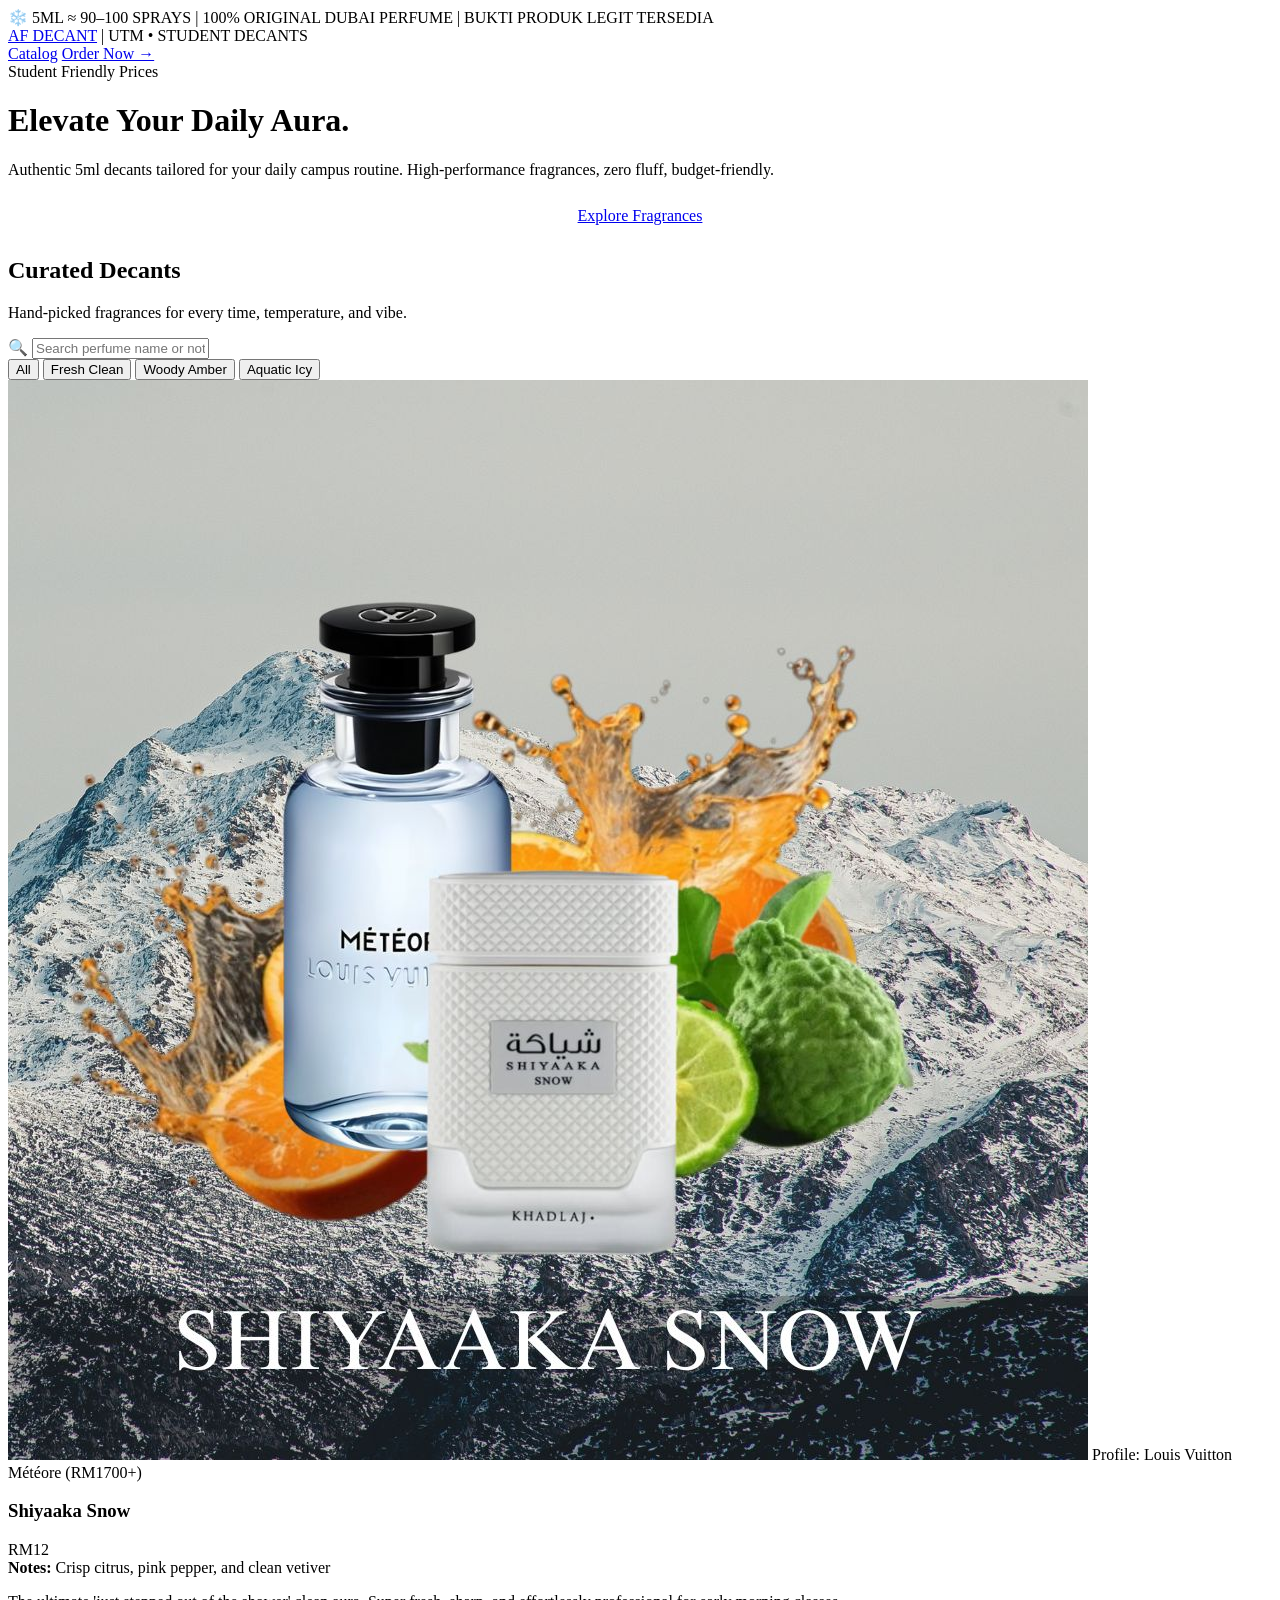
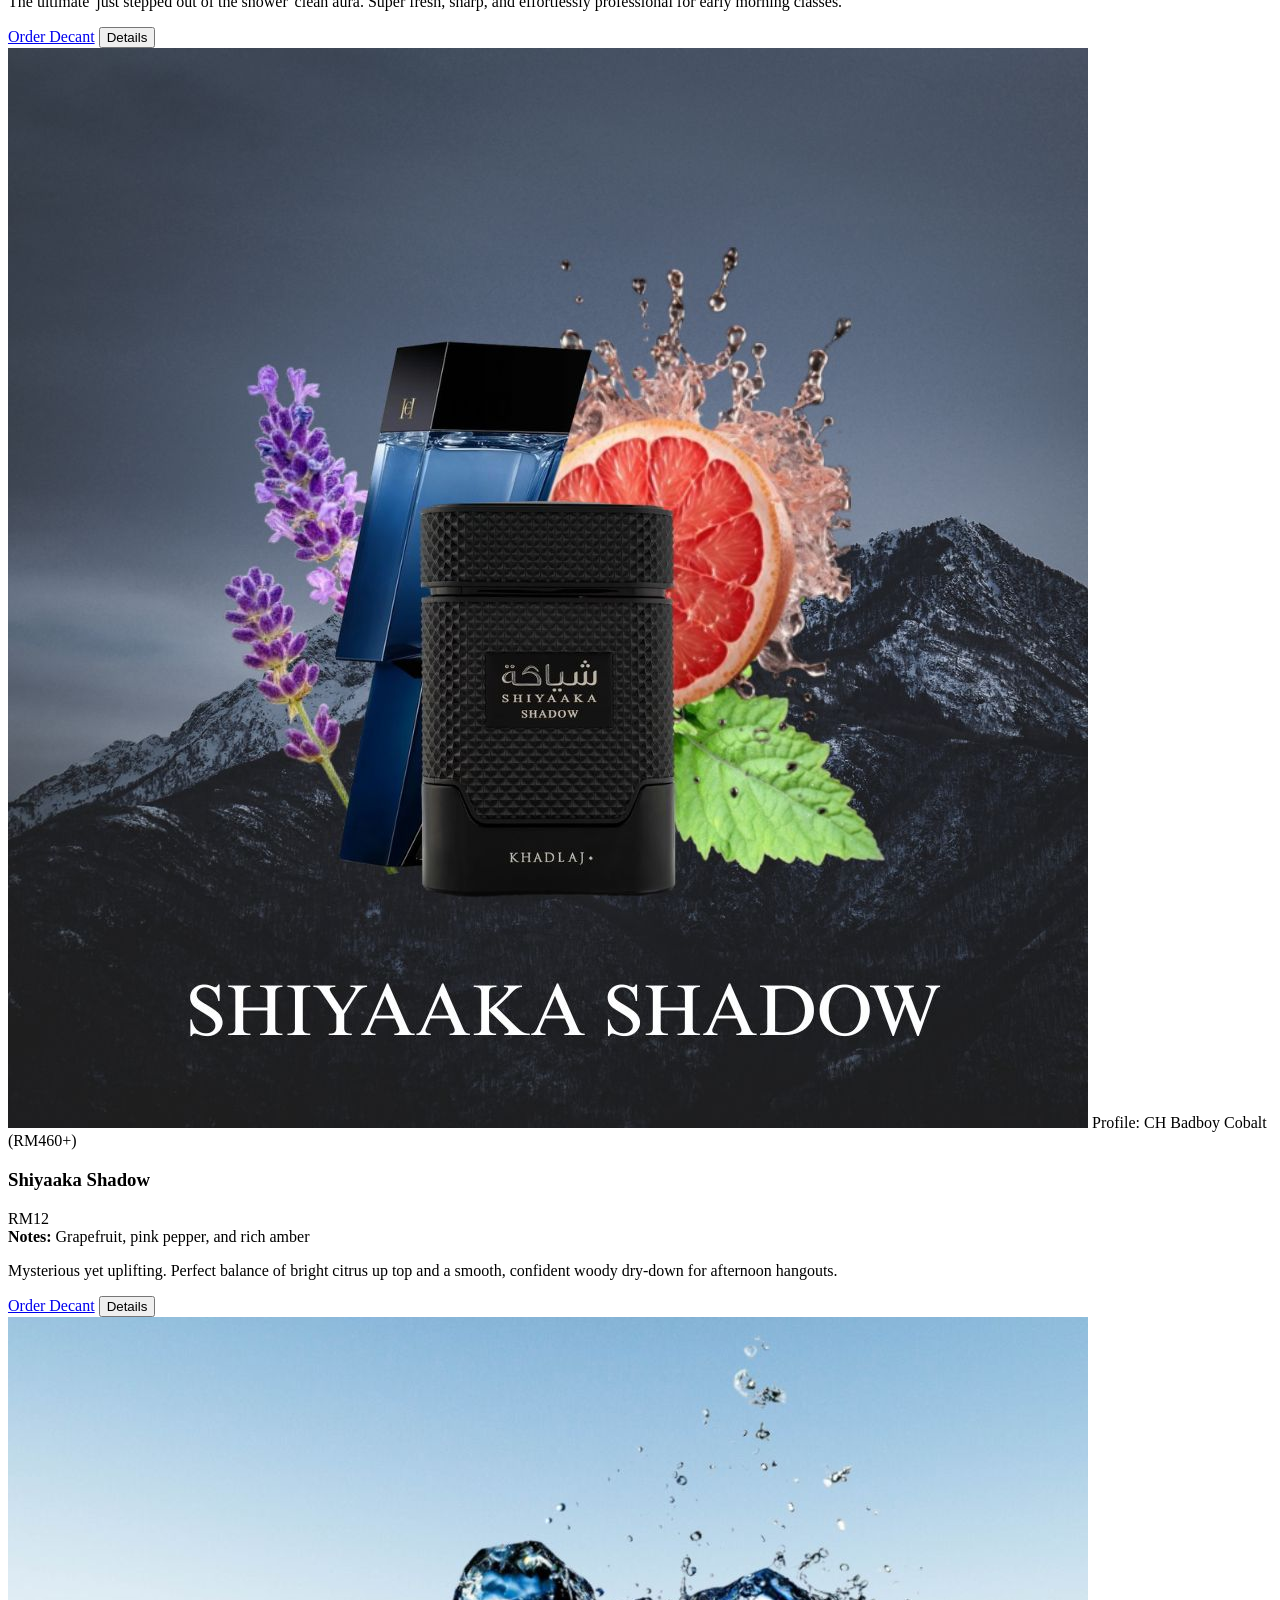
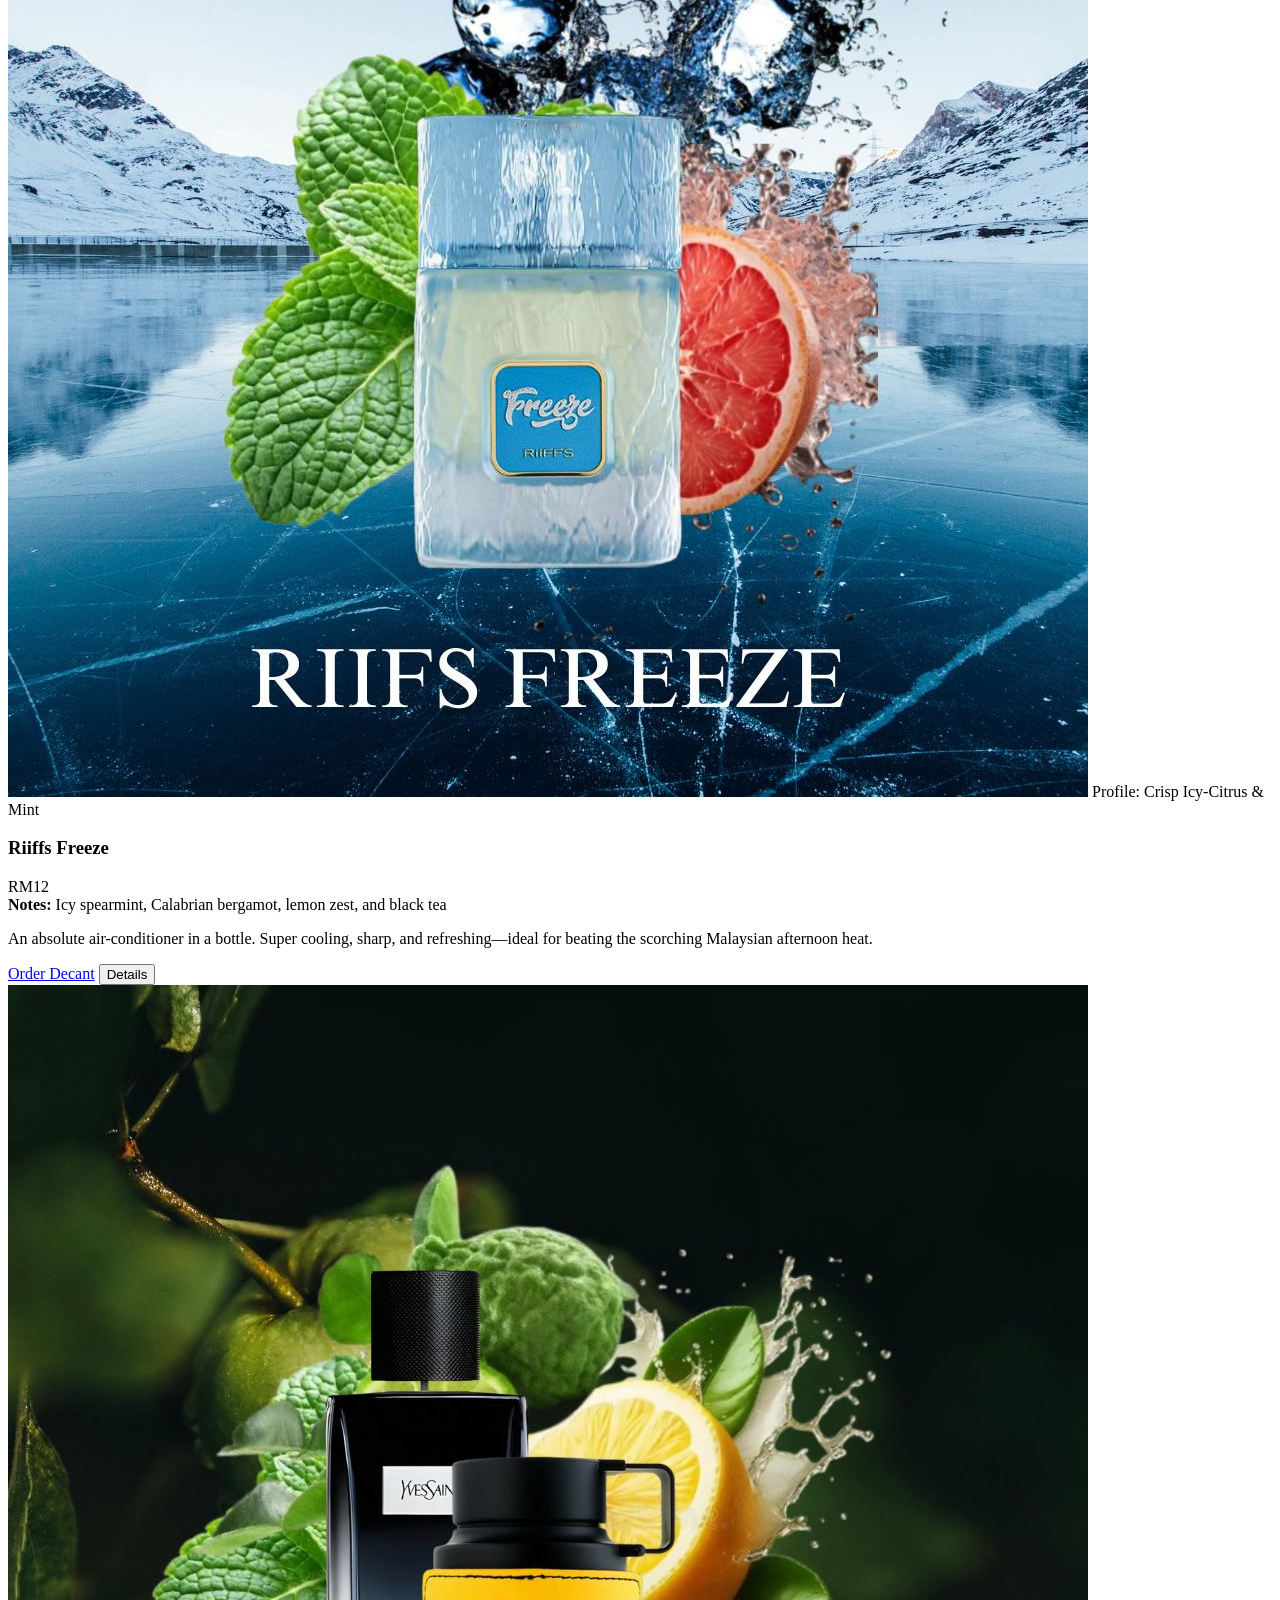
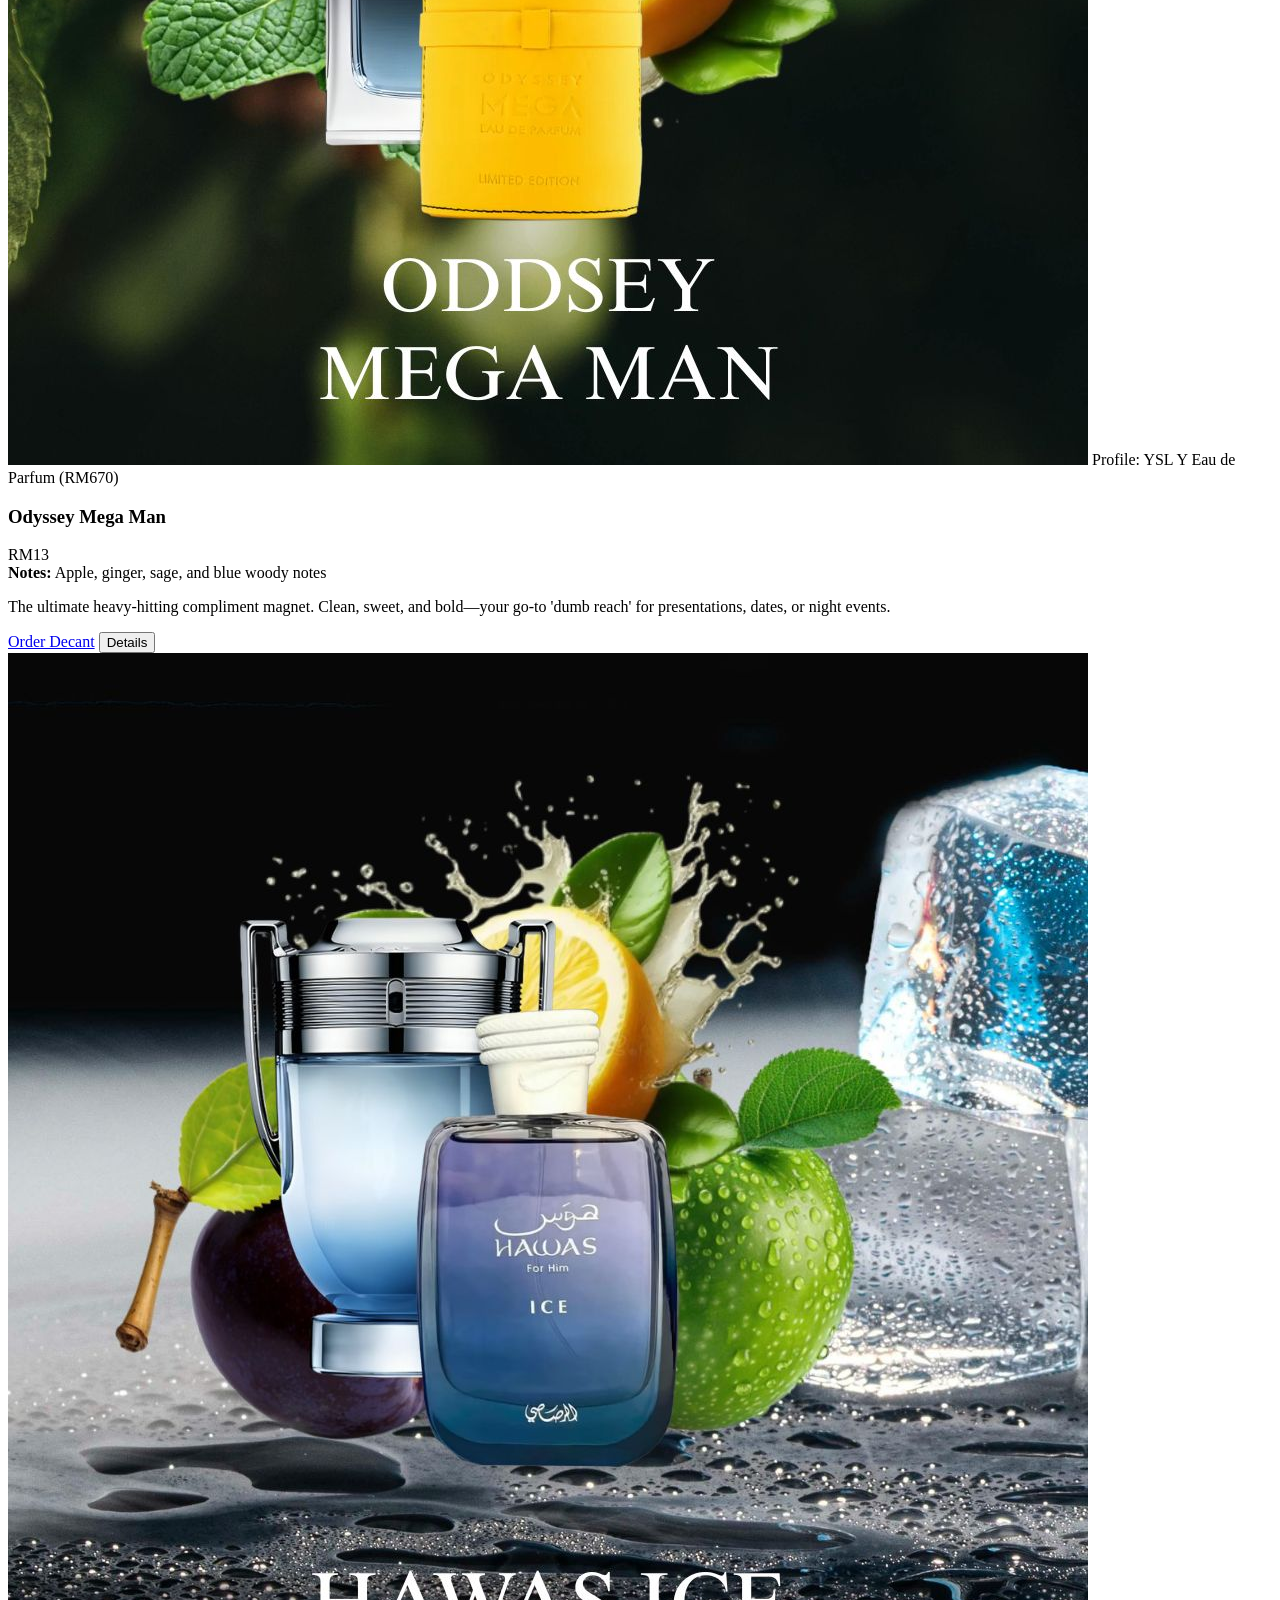
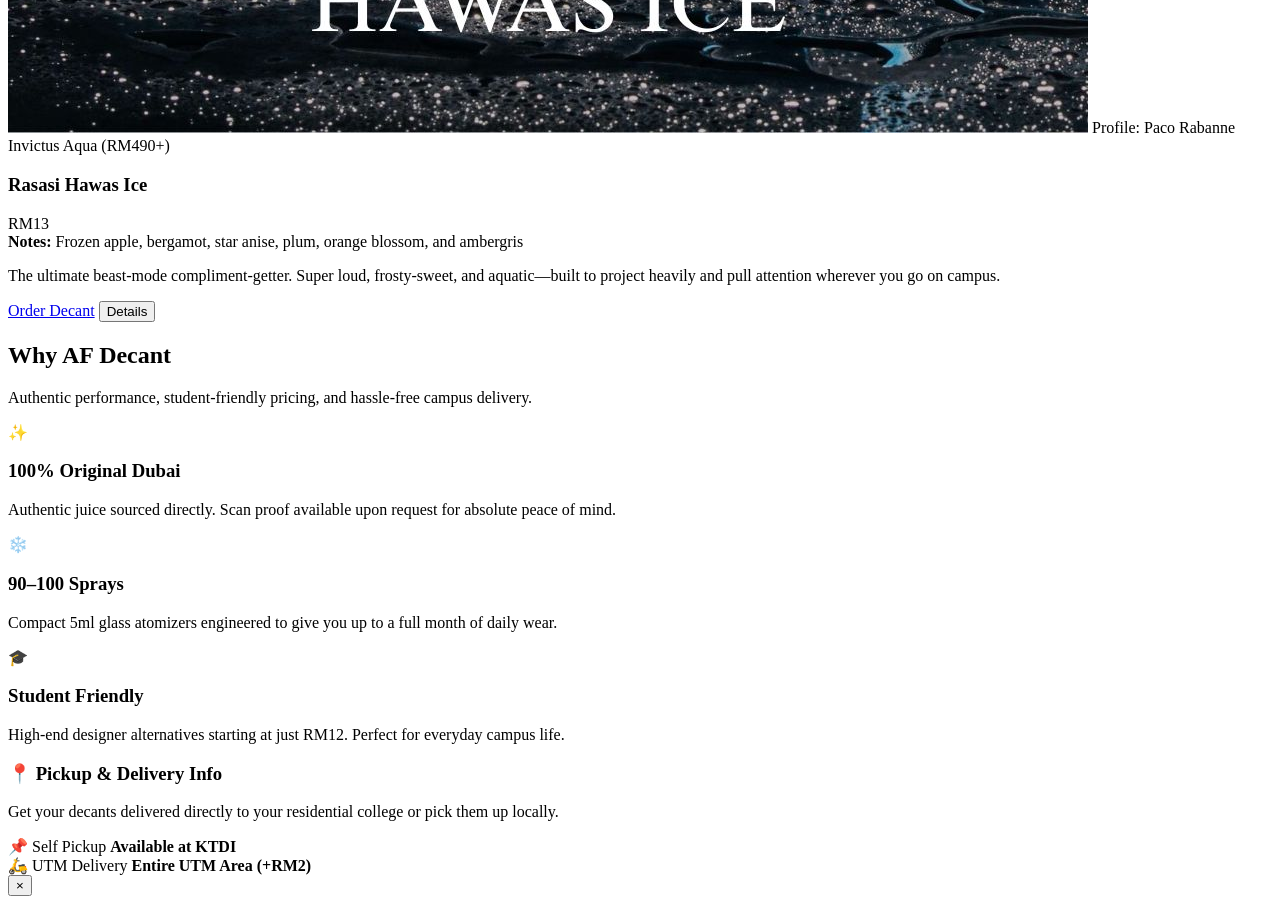
==== commit 12fe42fa: "Update index.html" ====
--- a/index.html
+++ b/index.html
@@ -67,6 +67,57 @@
     </div>
   </section>
 
+  <!-- Features & Delivery Section -->
+<section class="features-section" id="delivery">
+  <div class="features-container">
+    <div class="section-header">
+      <h2 class="section-title">Why AF Decant</h2>
+      <p class="section-desc">Authentic performance, student-friendly pricing, and hassle-free campus delivery.</p>
+    </div>
+
+    <div class="features-grid">
+      <!-- Feature 1 -->
+      <div class="feature-card">
+        <div class="feature-icon">✨</div>
+        <h3 class="feature-title">100% Original Dubai</h3>
+        <p class="feature-desc">Authentic juice sourced directly. Scan proof available upon request for absolute peace of mind.</p>
+      </div>
+
+      <!-- Feature 2 -->
+      <div class="feature-card">
+        <div class="feature-icon">❄️</div>
+        <h3 class="feature-title">90–100 Sprays</h3>
+        <p class="feature-desc">Compact 5ml glass atomizers engineered to give you up to a full month of daily wear.</p>
+      </div>
+
+      <!-- Feature 3 -->
+      <div class="feature-card">
+        <div class="feature-icon">🎓</div>
+        <h3 class="feature-title">Student Friendly</h3>
+        <p class="feature-desc">High-end designer alternatives starting at just RM12. Perfect for everyday campus life.</p>
+      </div>
+    </div>
+
+    <!-- Delivery Box -->
+    <div class="delivery-banner">
+      <div class="delivery-info">
+        <h3 class="feature-title">📍 Pickup & Delivery Info</h3>
+        <p class="feature-desc" style="margin-top: 4px;">Get your decants delivered directly to your residential college or pick them up locally.</p>
+      </div>
+      <div class="delivery-options">
+        <div class="delivery-badge">
+          <span>📌 Self Pickup</span>
+          <strong>Available at KTDI</strong>
+        </div>
+        <div class="delivery-badge">
+          <span>🛵 UTM Delivery</span>
+          <strong>Entire UTM Area (+RM2)</strong>
+        </div>
+      </div>
+    </div>
+  </div>
+</section>
+
   <!-- Detail Modal -->
   <div class="modal" id="perfumeModal">
     <div class="modal-content">
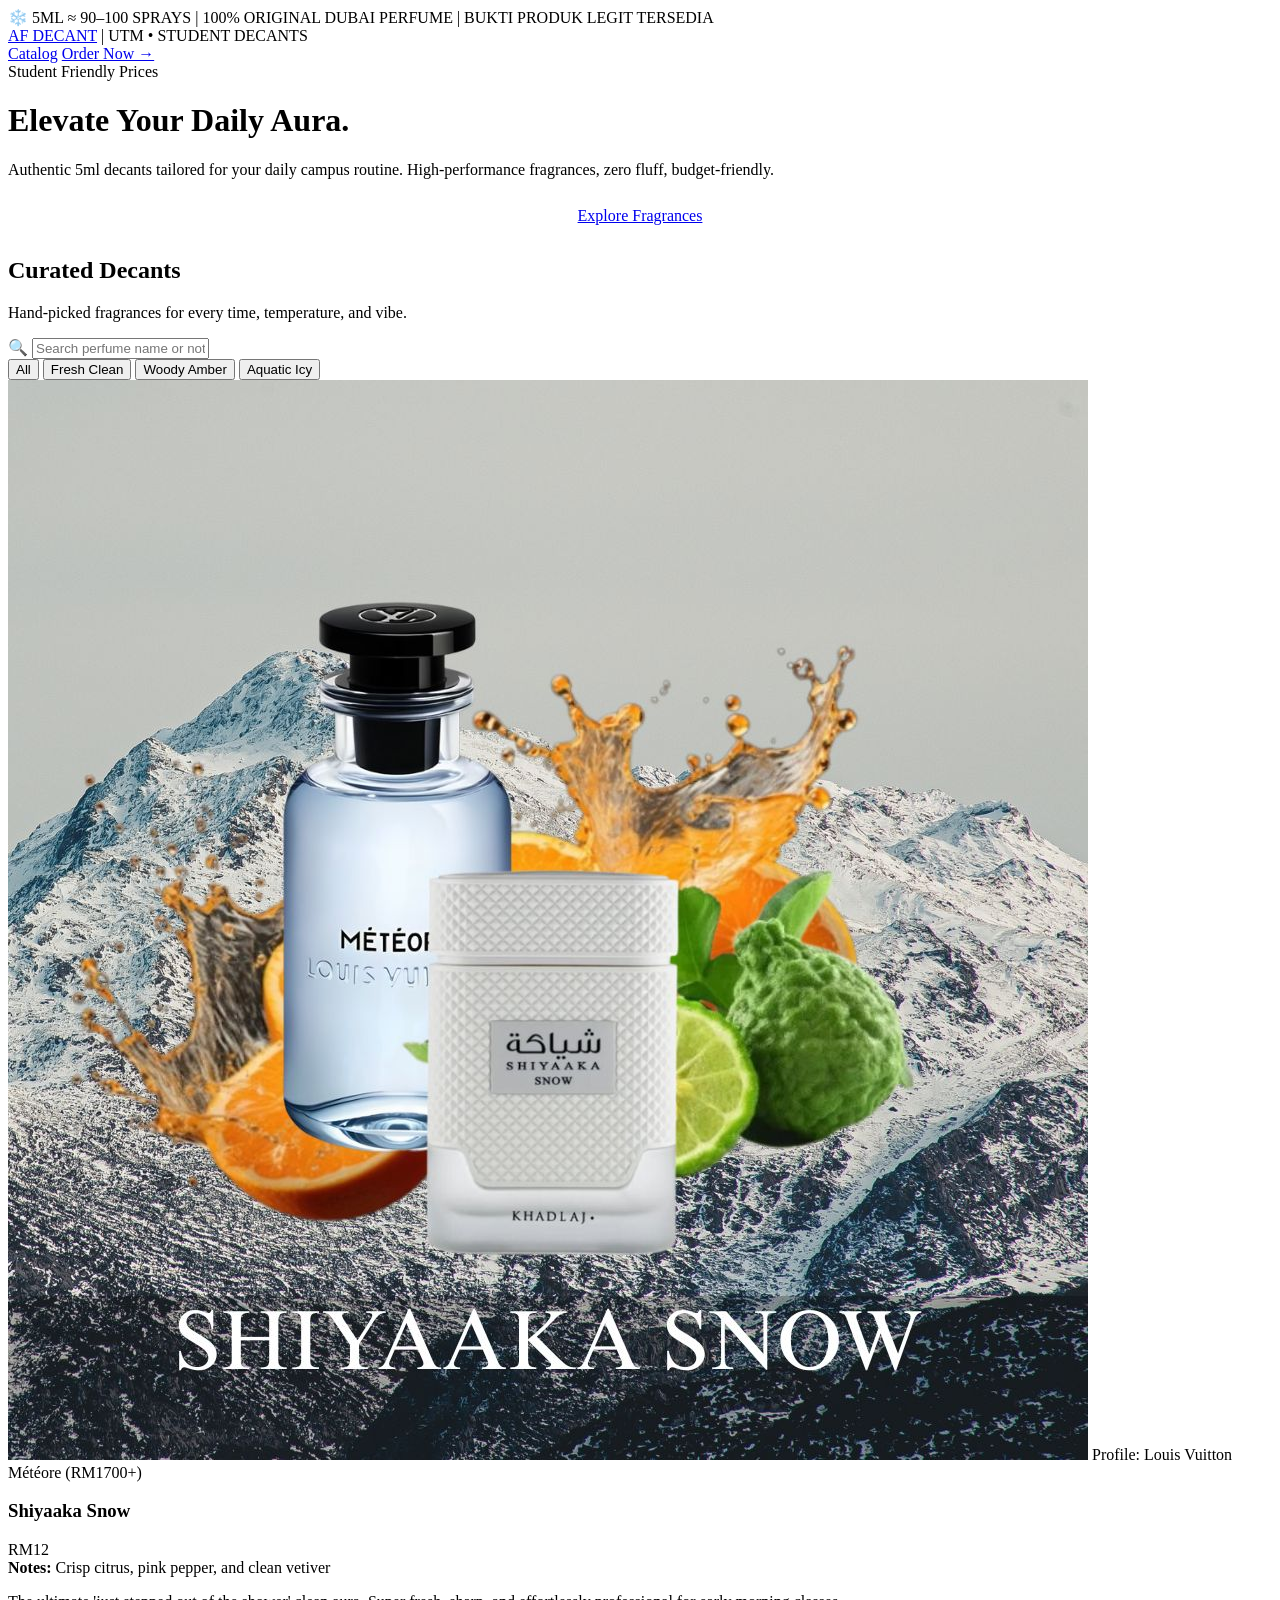
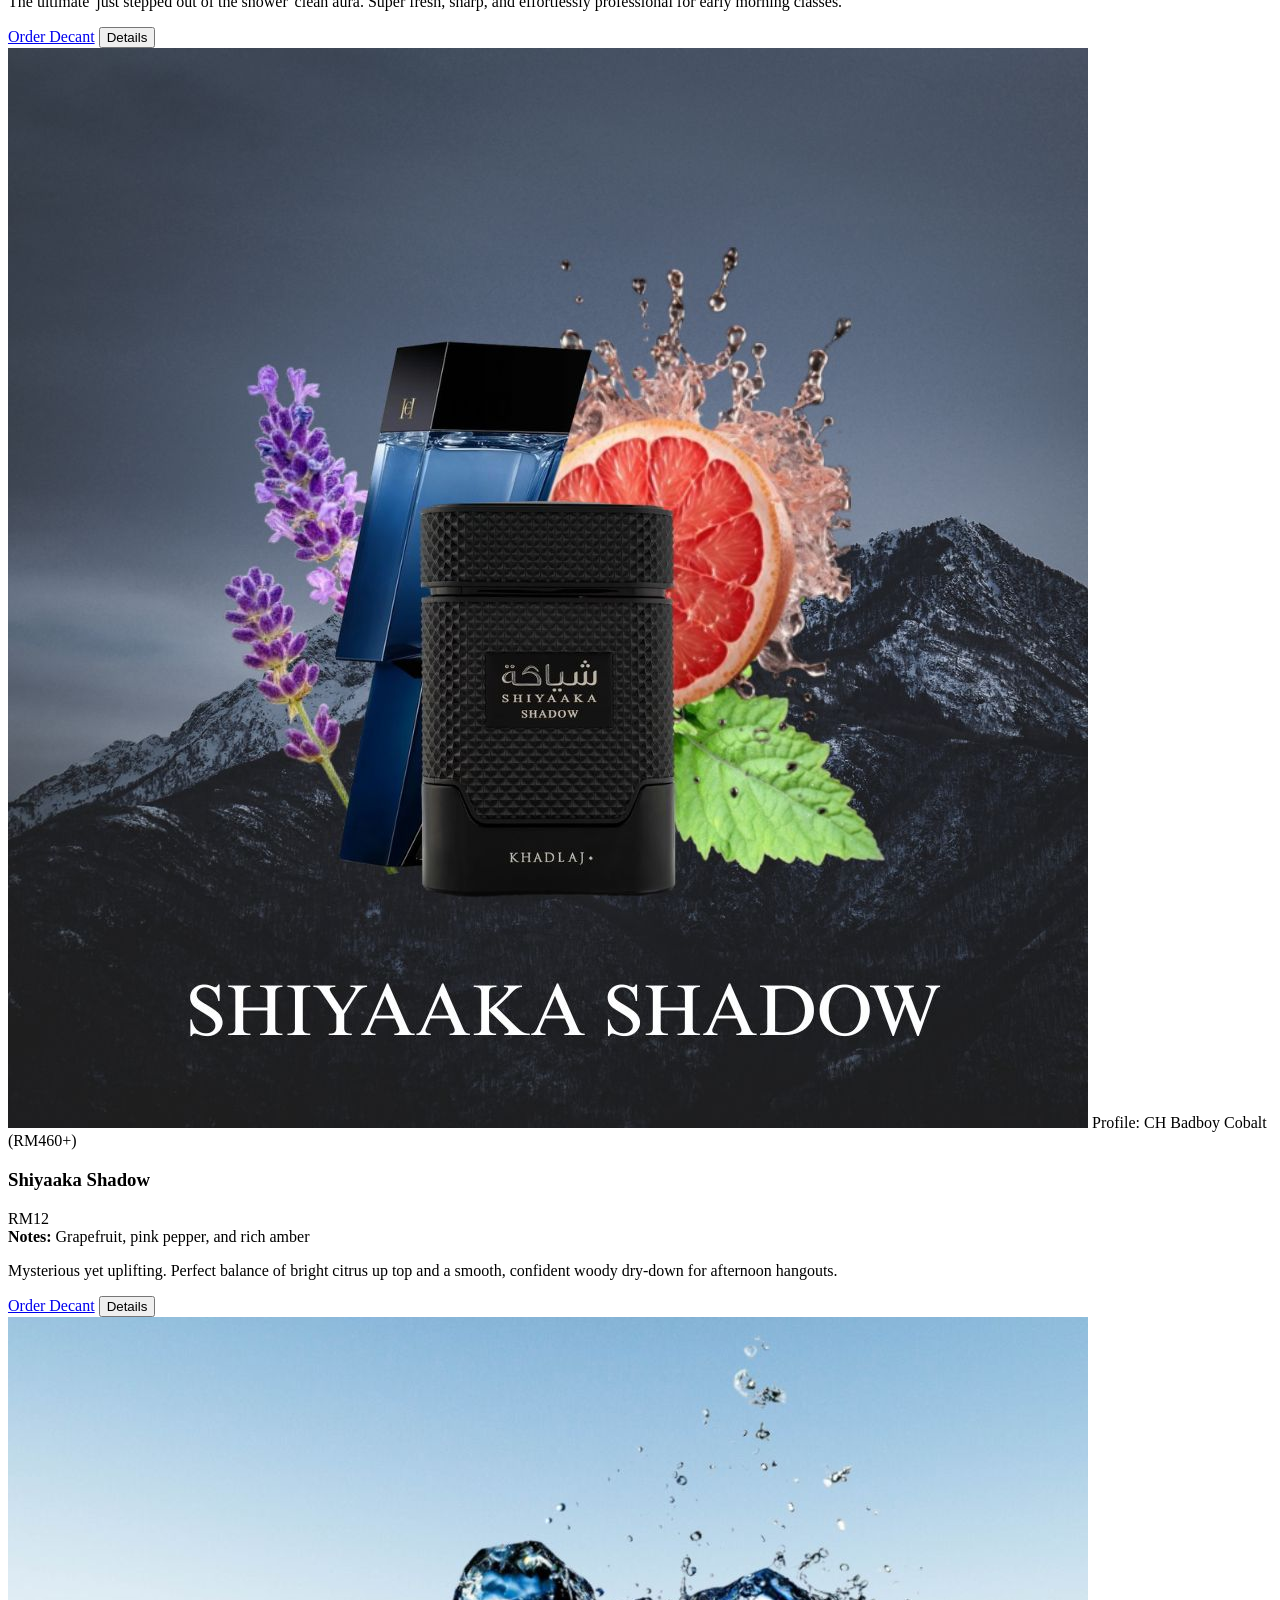
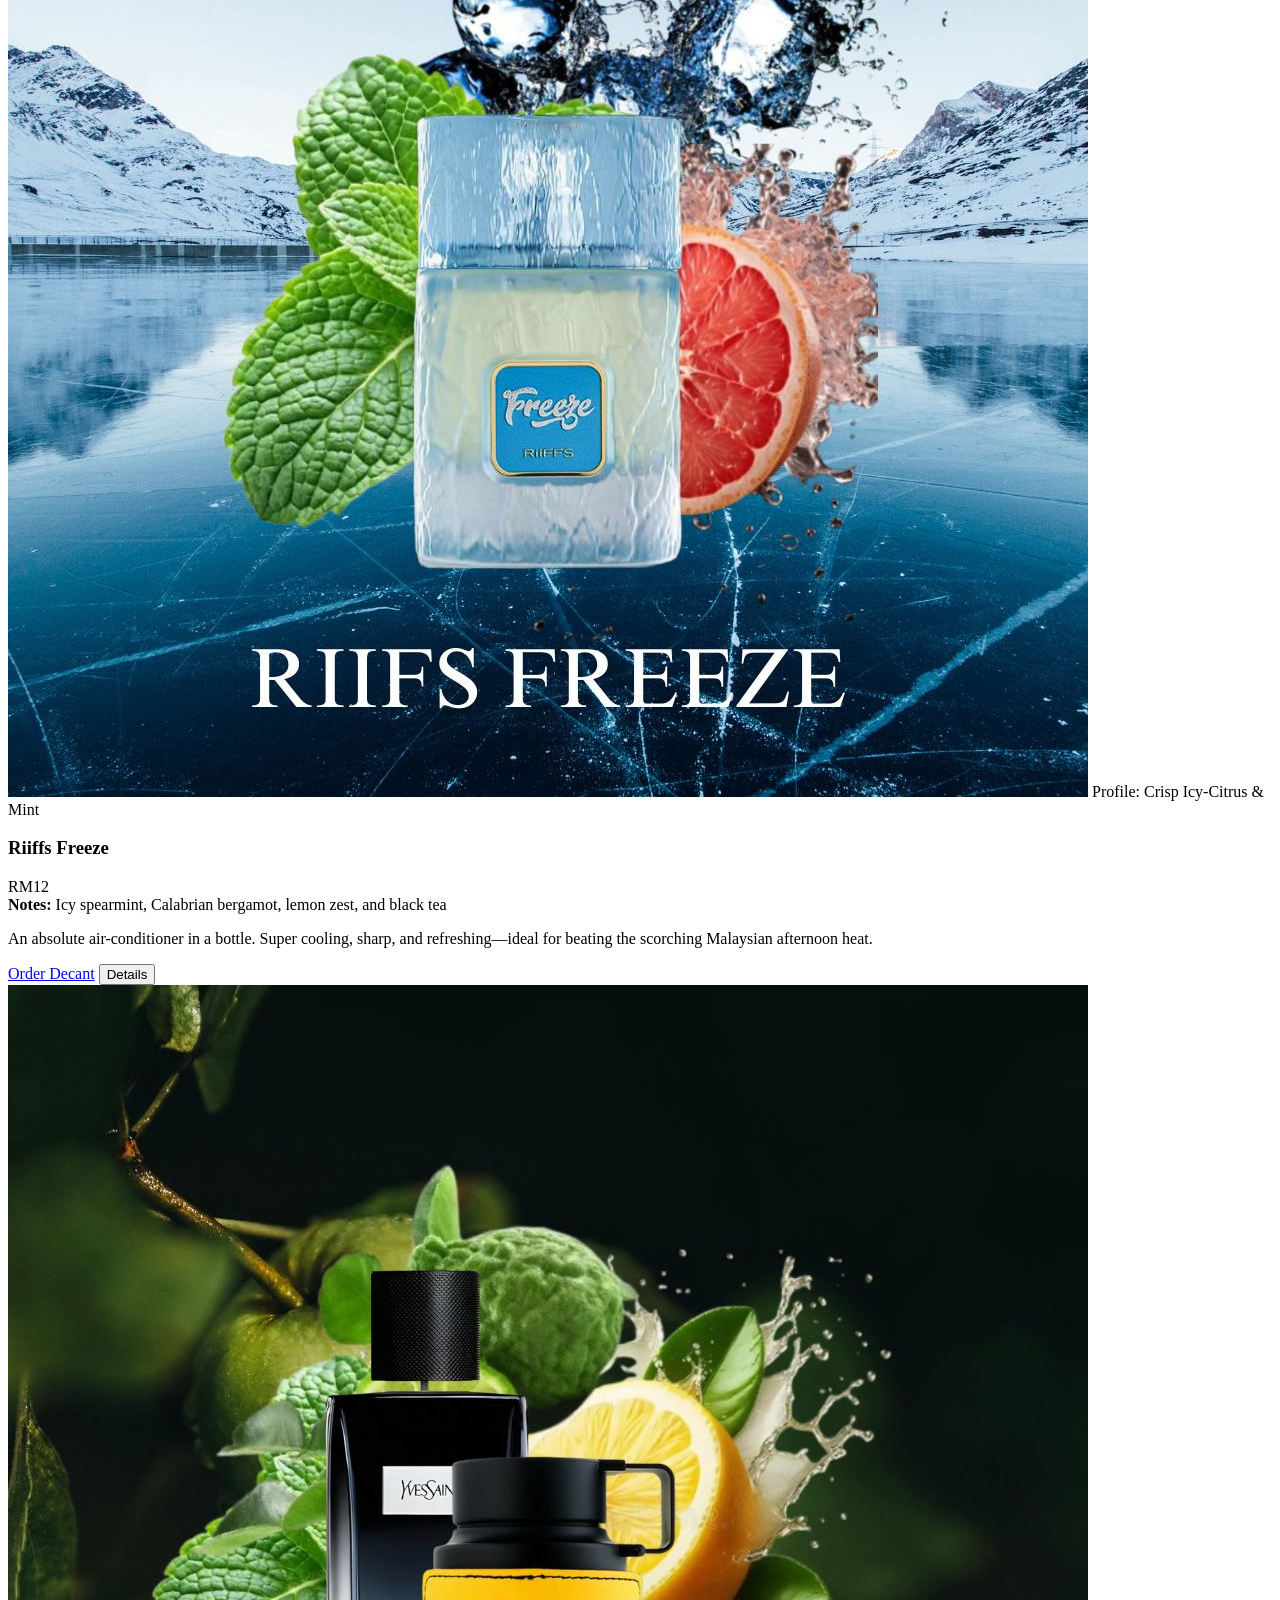
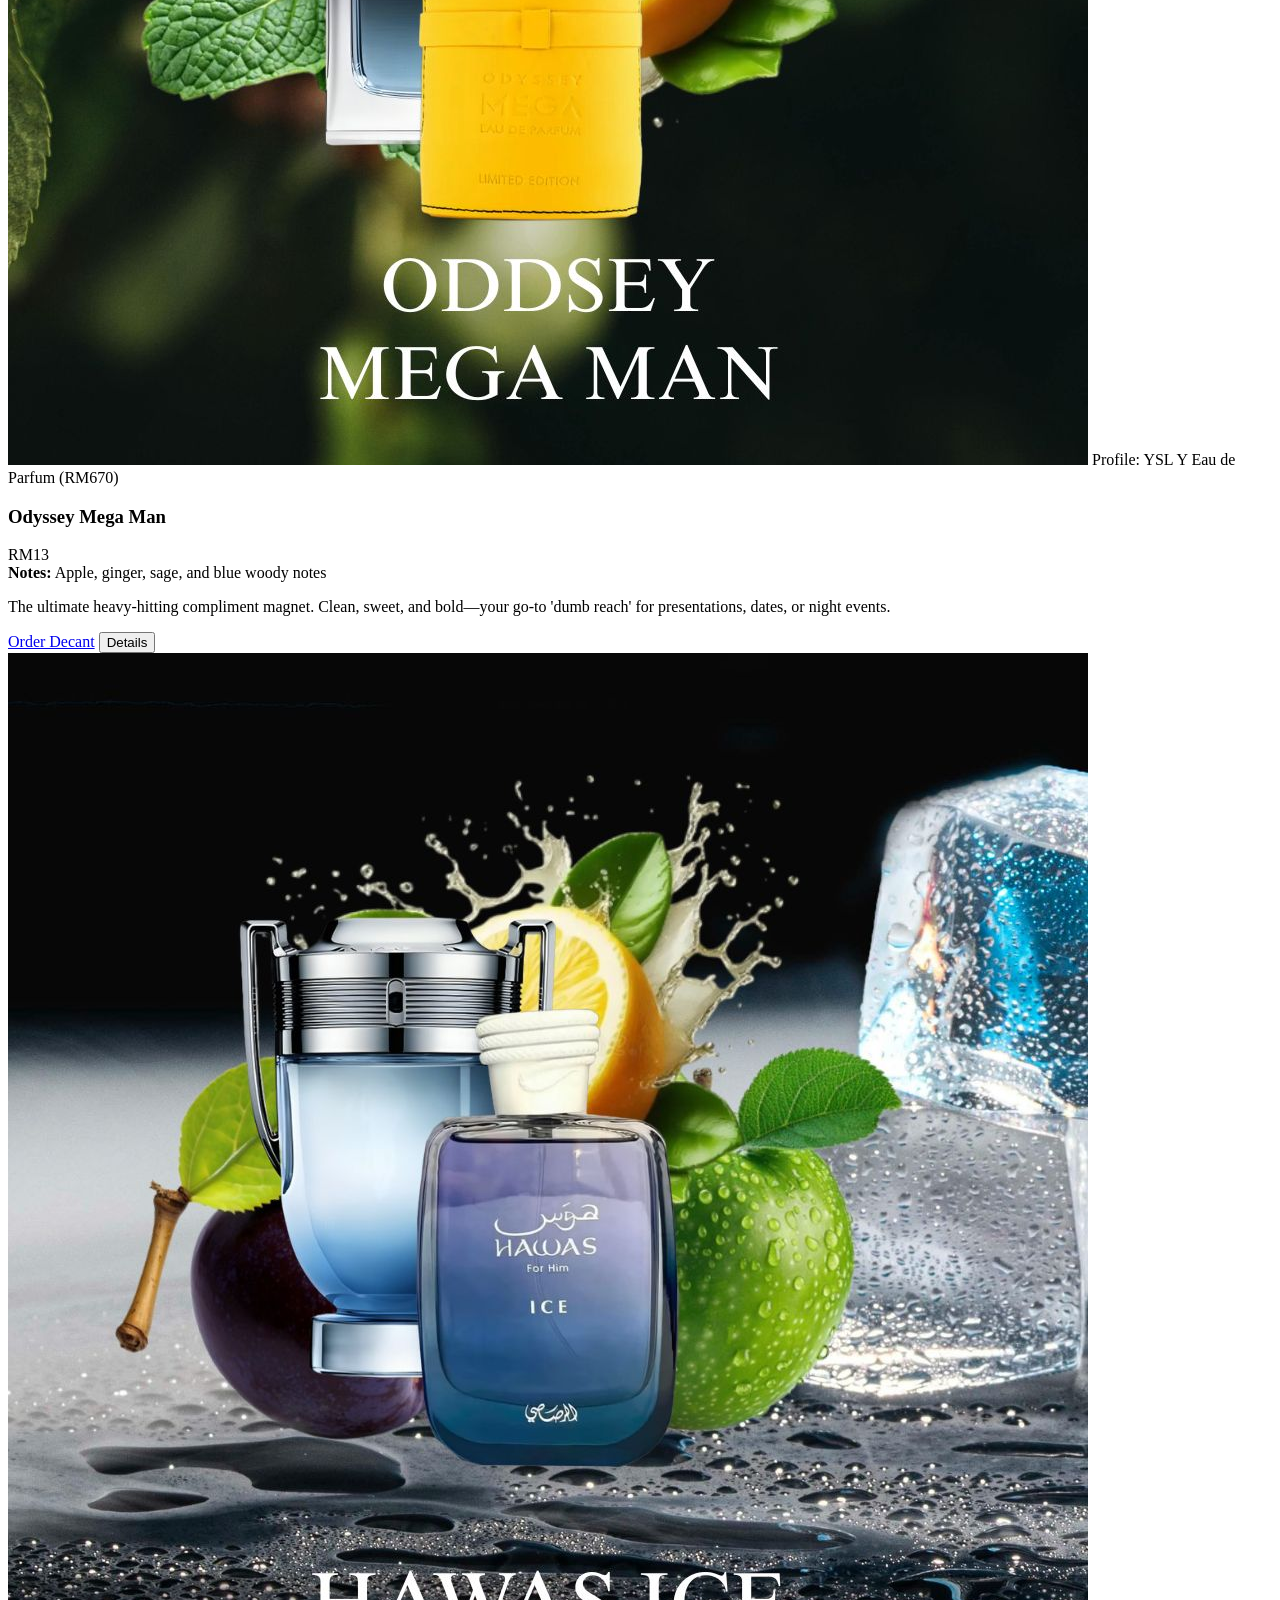
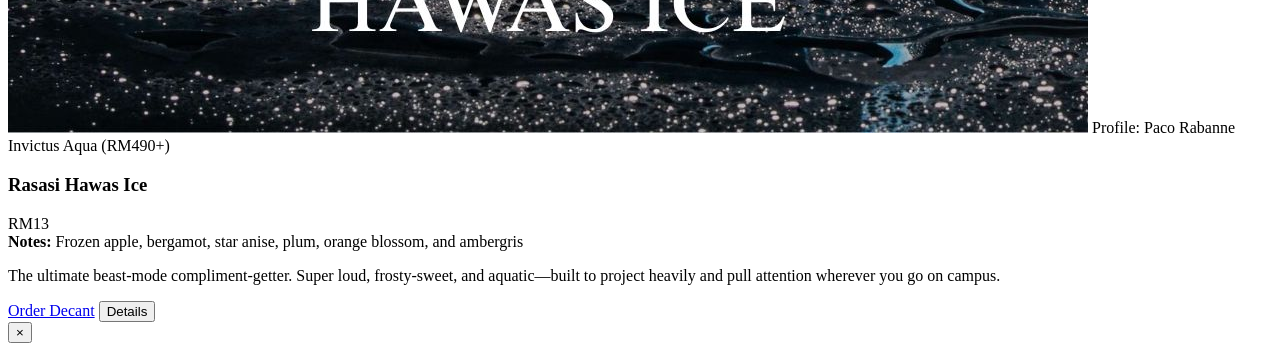
==== commit c47b8cf2: "Update index.html" ====
--- a/index.html
+++ b/index.html
@@ -67,57 +67,6 @@
     </div>
   </section>
 
-  <!-- Features & Delivery Section -->
-<section class="features-section" id="delivery">
-  <div class="features-container">
-    <div class="section-header">
-      <h2 class="section-title">Why AF Decant</h2>
-      <p class="section-desc">Authentic performance, student-friendly pricing, and hassle-free campus delivery.</p>
-    </div>
-
-    <div class="features-grid">
-      <!-- Feature 1 -->
-      <div class="feature-card">
-        <div class="feature-icon">✨</div>
-        <h3 class="feature-title">100% Original Dubai</h3>
-        <p class="feature-desc">Authentic juice sourced directly. Scan proof available upon request for absolute peace of mind.</p>
-      </div>
-
-      <!-- Feature 2 -->
-      <div class="feature-card">
-        <div class="feature-icon">❄️</div>
-        <h3 class="feature-title">90–100 Sprays</h3>
-        <p class="feature-desc">Compact 5ml glass atomizers engineered to give you up to a full month of daily wear.</p>
-      </div>
-
-      <!-- Feature 3 -->
-      <div class="feature-card">
-        <div class="feature-icon">🎓</div>
-        <h3 class="feature-title">Student Friendly</h3>
-        <p class="feature-desc">High-end designer alternatives starting at just RM12. Perfect for everyday campus life.</p>
-      </div>
-    </div>
-
-    <!-- Delivery Box -->
-    <div class="delivery-banner">
-      <div class="delivery-info">
-        <h3 class="feature-title">📍 Pickup & Delivery Info</h3>
-        <p class="feature-desc" style="margin-top: 4px;">Get your decants delivered directly to your residential college or pick them up locally.</p>
-      </div>
-      <div class="delivery-options">
-        <div class="delivery-badge">
-          <span>📌 Self Pickup</span>
-          <strong>Available at KTDI</strong>
-        </div>
-        <div class="delivery-badge">
-          <span>🛵 UTM Delivery</span>
-          <strong>Entire UTM Area (+RM2)</strong>
-        </div>
-      </div>
-    </div>
-  </div>
-</section>
-
   <!-- Detail Modal -->
   <div class="modal" id="perfumeModal">
     <div class="modal-content">
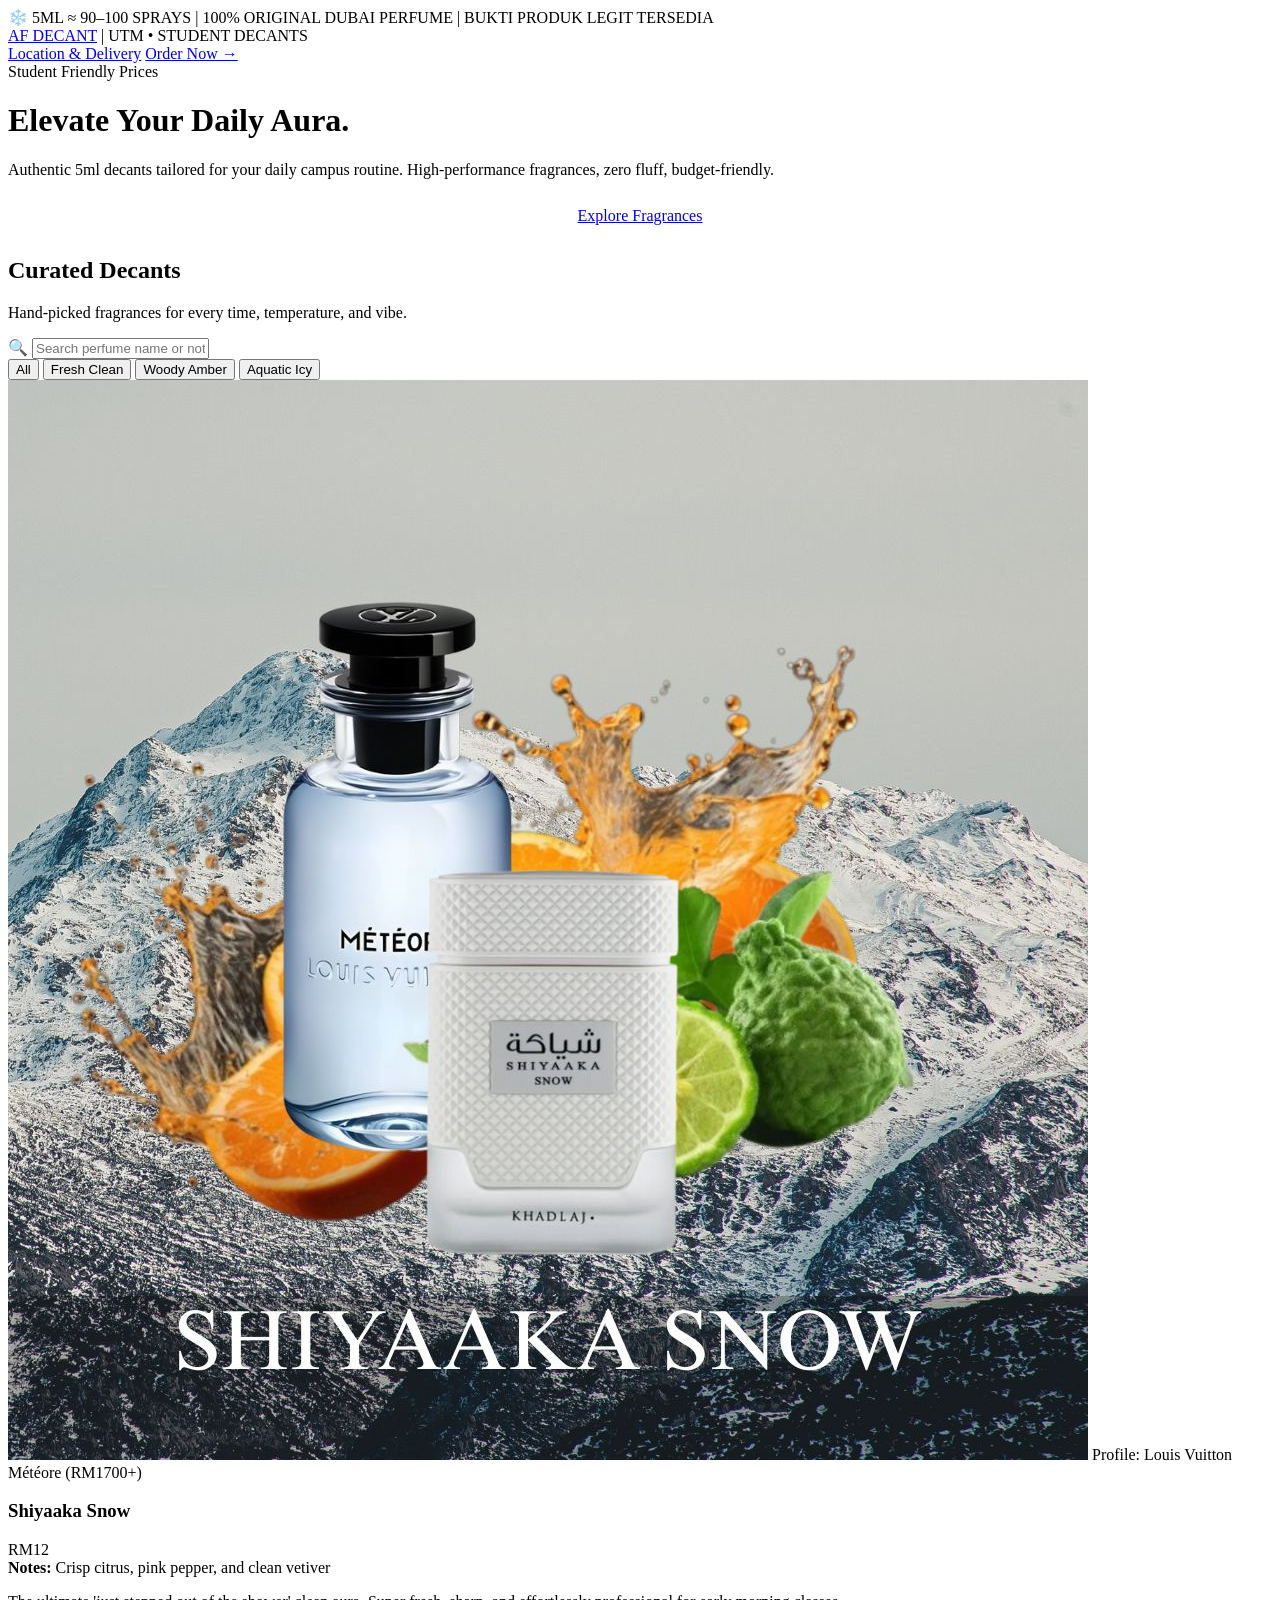
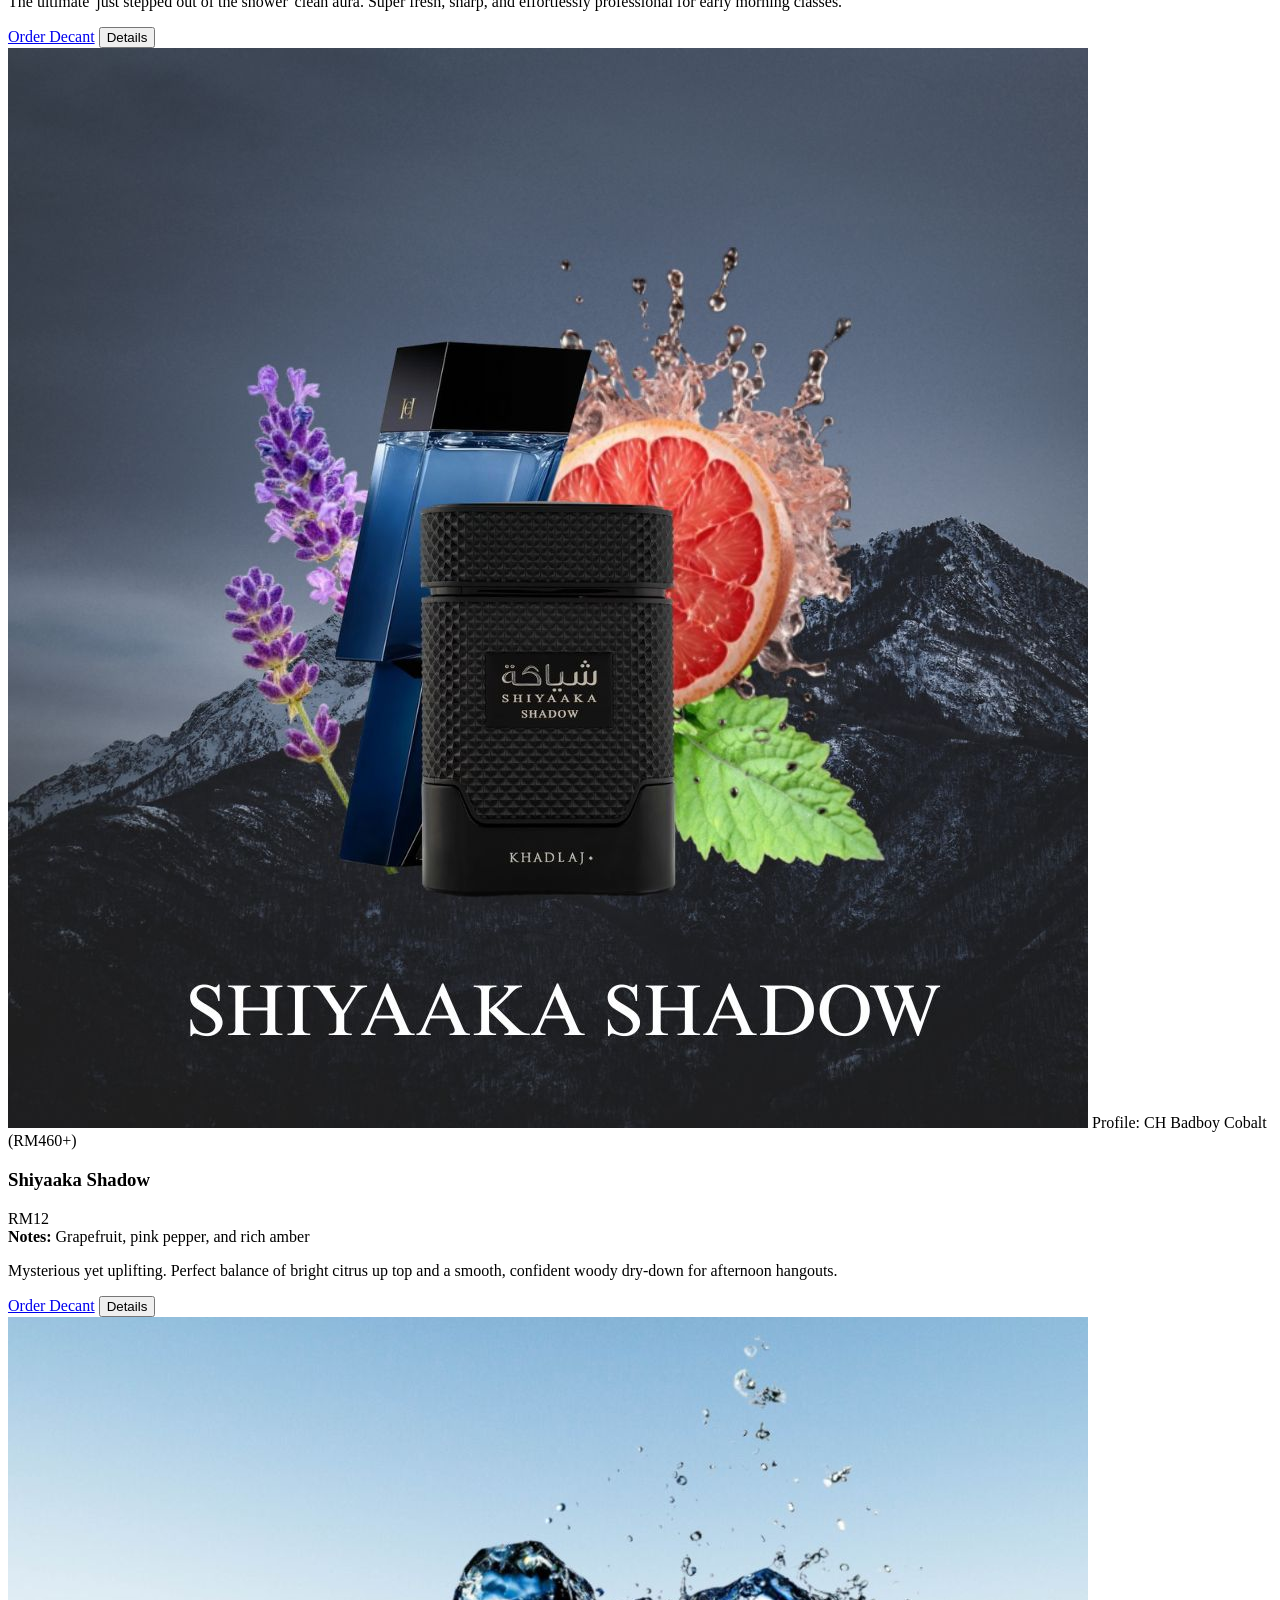
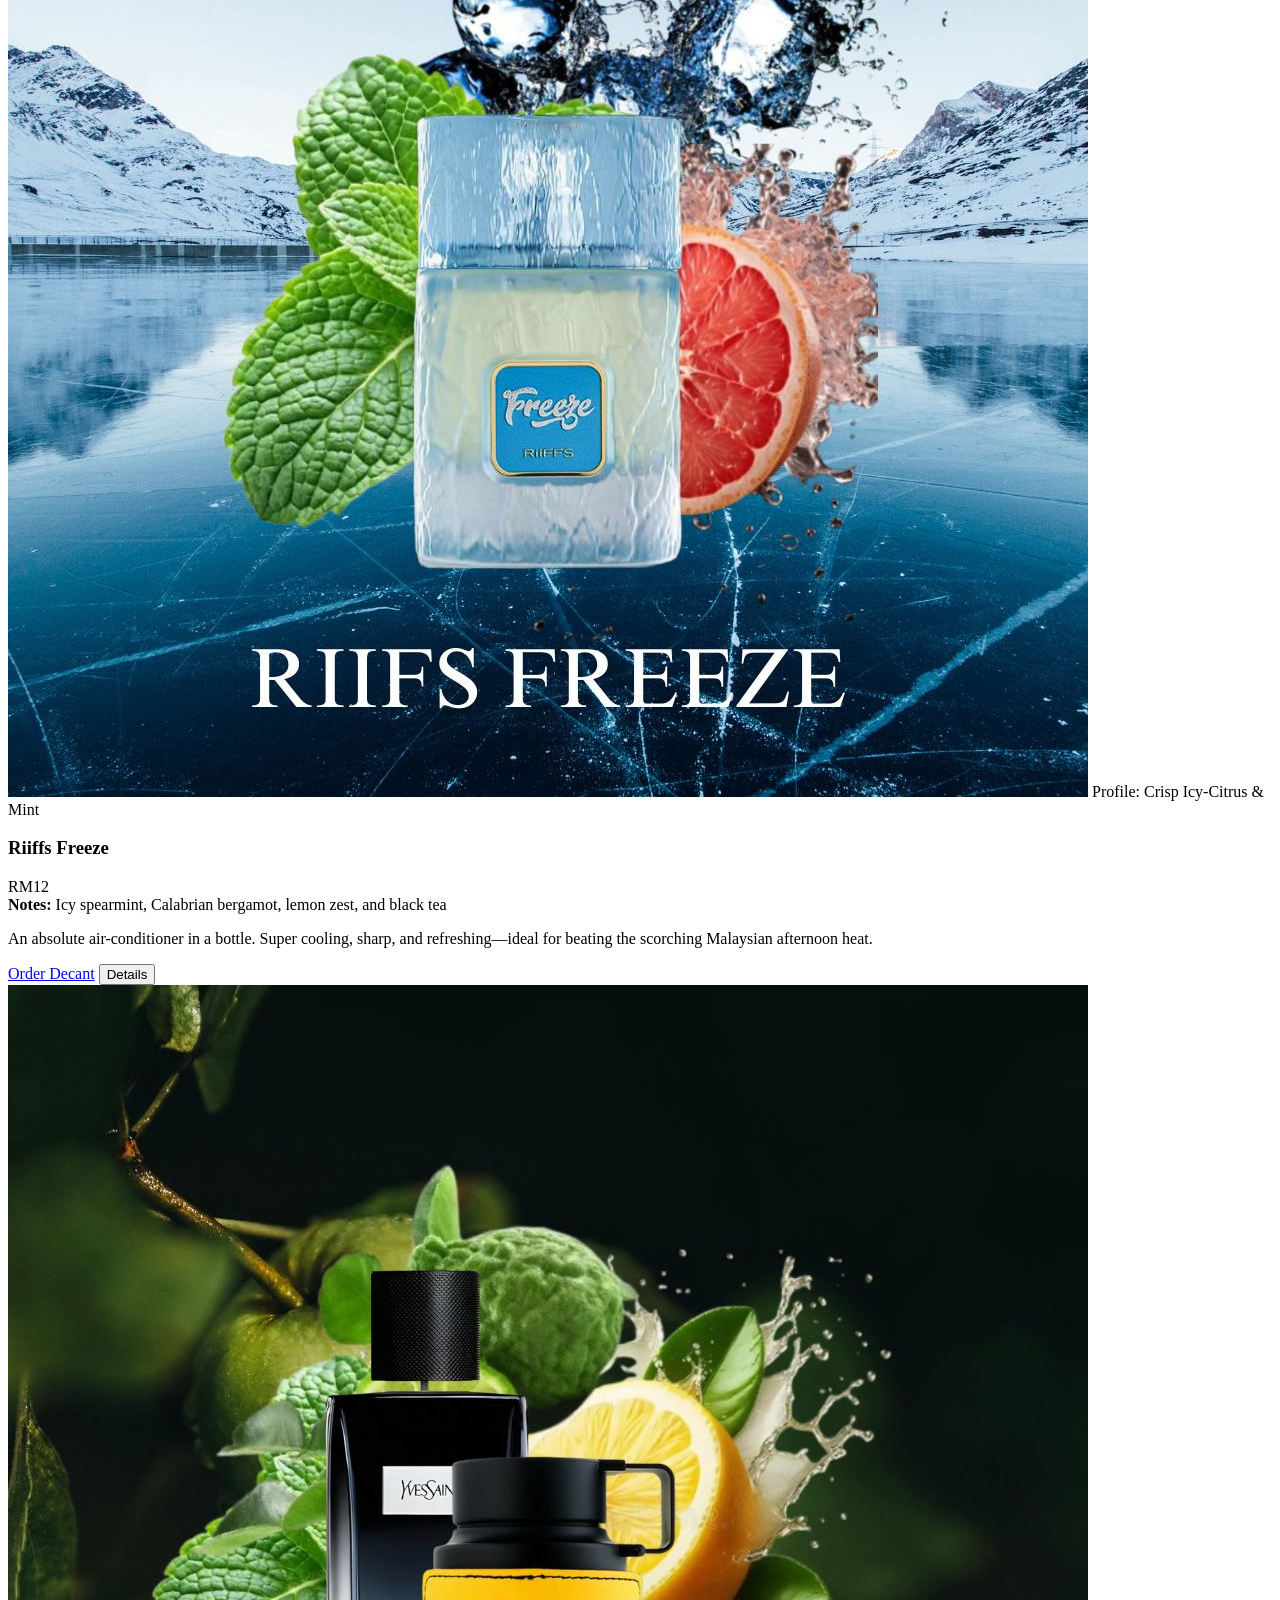
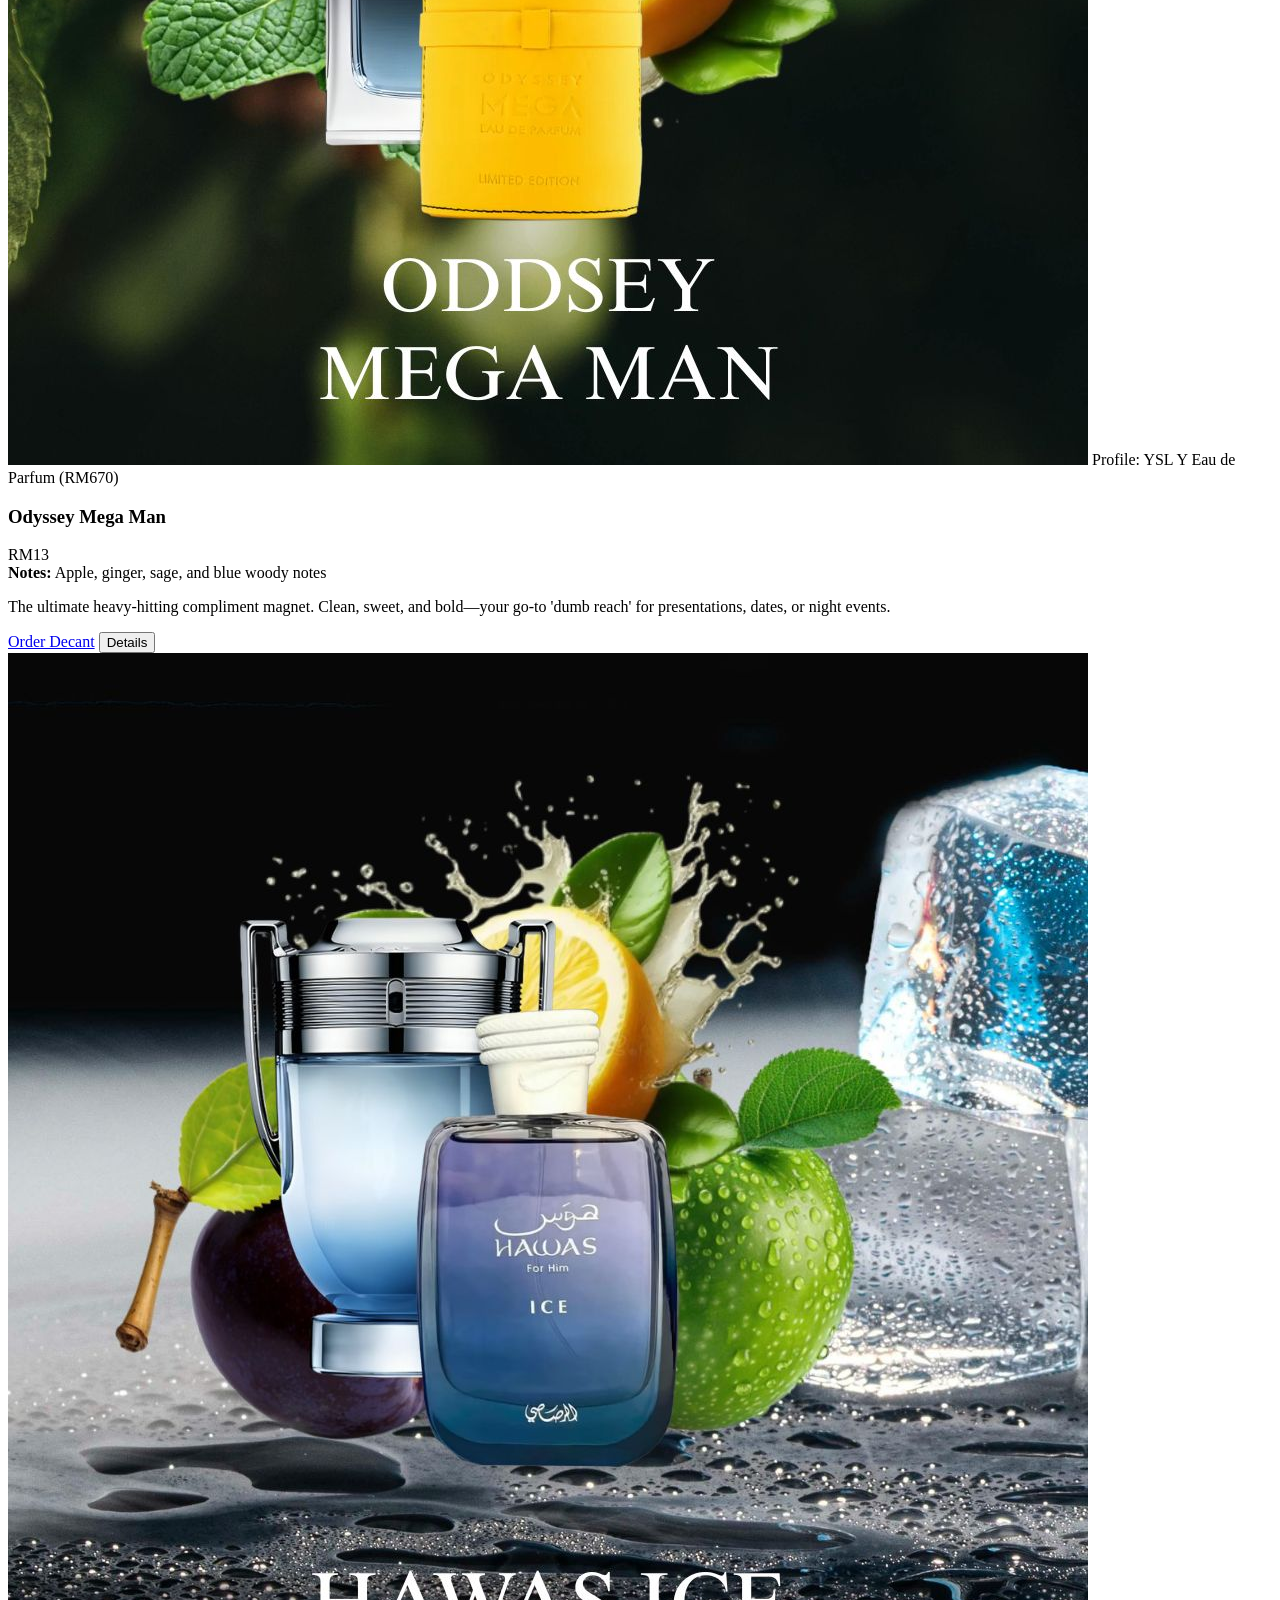
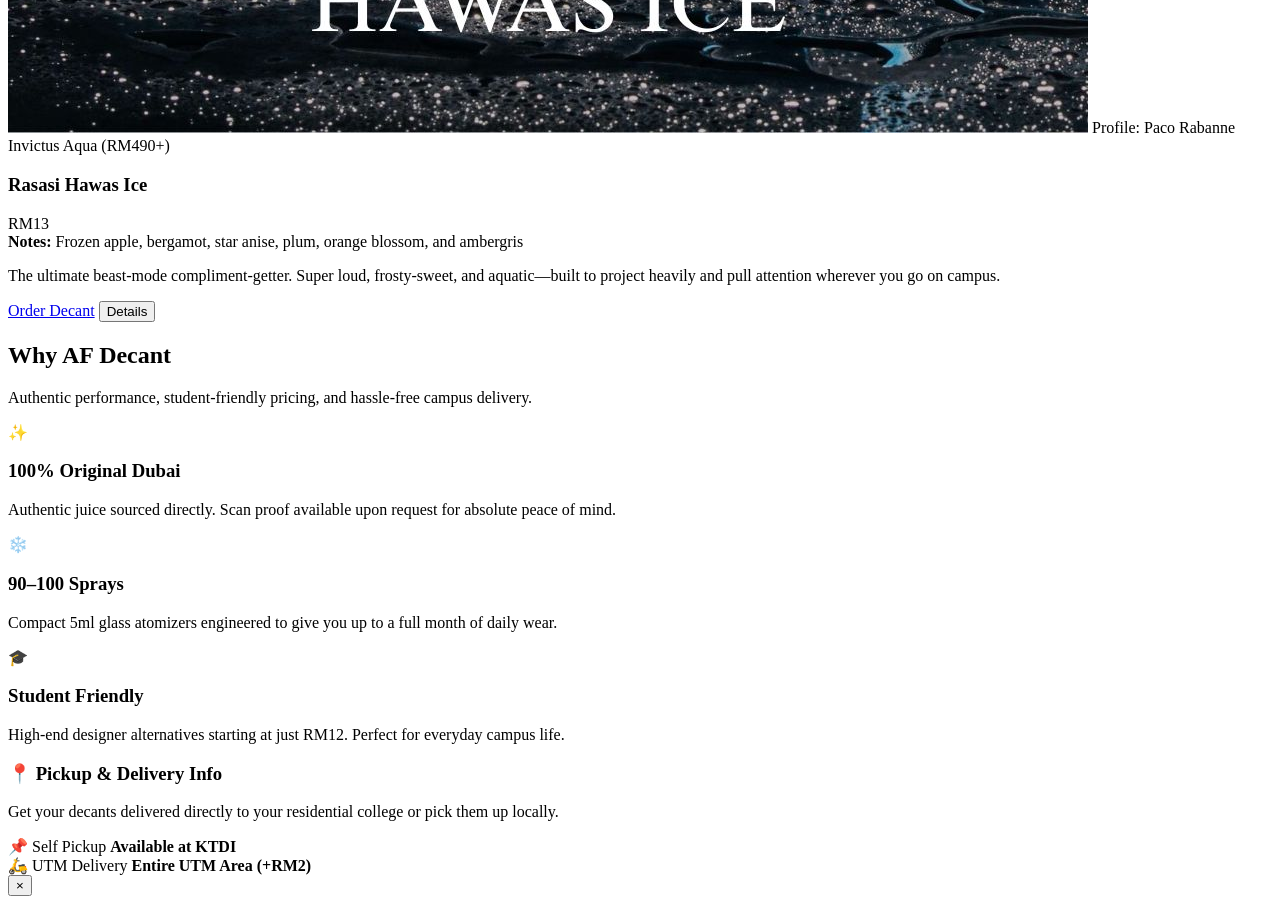
==== commit 28279c50: "Update index.html" ====
--- a/index.html
+++ b/index.html
@@ -22,7 +22,7 @@
     </div>
 
     <div class="nav-right">
-      <a href="#catalog" class="nav-link">Catalog</a>
+      <a href="#delivery" class="nav-link">Location & Delivery</a>
       <a href="https://forms.gle/Egd8tSz6ENcHgPVP7" target="_blank" rel="noopener" class="btn-order-pill">
         Order Now →
       </a>
@@ -67,6 +67,53 @@
     </div>
   </section>
 
+  <!-- Features & Delivery Section -->
+  <section class="features-section" id="delivery">
+    <div class="features-container">
+      <div class="section-header">
+        <h2 class="section-title">Why AF Decant</h2>
+        <p class="section-desc">Authentic performance, student-friendly pricing, and hassle-free campus delivery.</p>
+      </div>
+
+      <div class="features-grid">
+        <div class="feature-card">
+          <div class="feature-icon">✨</div>
+          <h3 class="feature-title">100% Original Dubai</h3>
+          <p class="feature-desc">Authentic juice sourced directly. Scan proof available upon request for absolute peace of mind.</p>
+        </div>
+
+        <div class="feature-card">
+          <div class="feature-icon">❄️</div>
+          <h3 class="feature-title">90–100 Sprays</h3>
+          <p class="feature-desc">Compact 5ml glass atomizers engineered to give you up to a full month of daily wear.</p>
+        </div>
+
+        <div class="feature-card">
+          <div class="feature-icon">🎓</div>
+          <h3 class="feature-title">Student Friendly</h3>
+          <p class="feature-desc">High-end designer alternatives starting at just RM12. Perfect for everyday campus life.</p>
+        </div>
+      </div>
+
+      <div class="delivery-banner">
+        <div class="delivery-info">
+          <h3 class="feature-title">📍 Pickup & Delivery Info</h3>
+          <p class="feature-desc" style="margin-top: 4px;">Get your decants delivered directly to your residential college or pick them up locally.</p>
+        </div>
+        <div class="delivery-options">
+          <div class="delivery-badge">
+            <span>📌 Self Pickup</span>
+            <strong>Available at KTDI</strong>
+          </div>
+          <div class="delivery-badge">
+            <span>🛵 UTM Delivery</span>
+            <strong>Entire UTM Area (+RM2)</strong>
+          </div>
+        </div>
+      </div>
+    </div>
+  </section>
+
   <!-- Detail Modal -->
   <div class="modal" id="perfumeModal">
     <div class="modal-content">
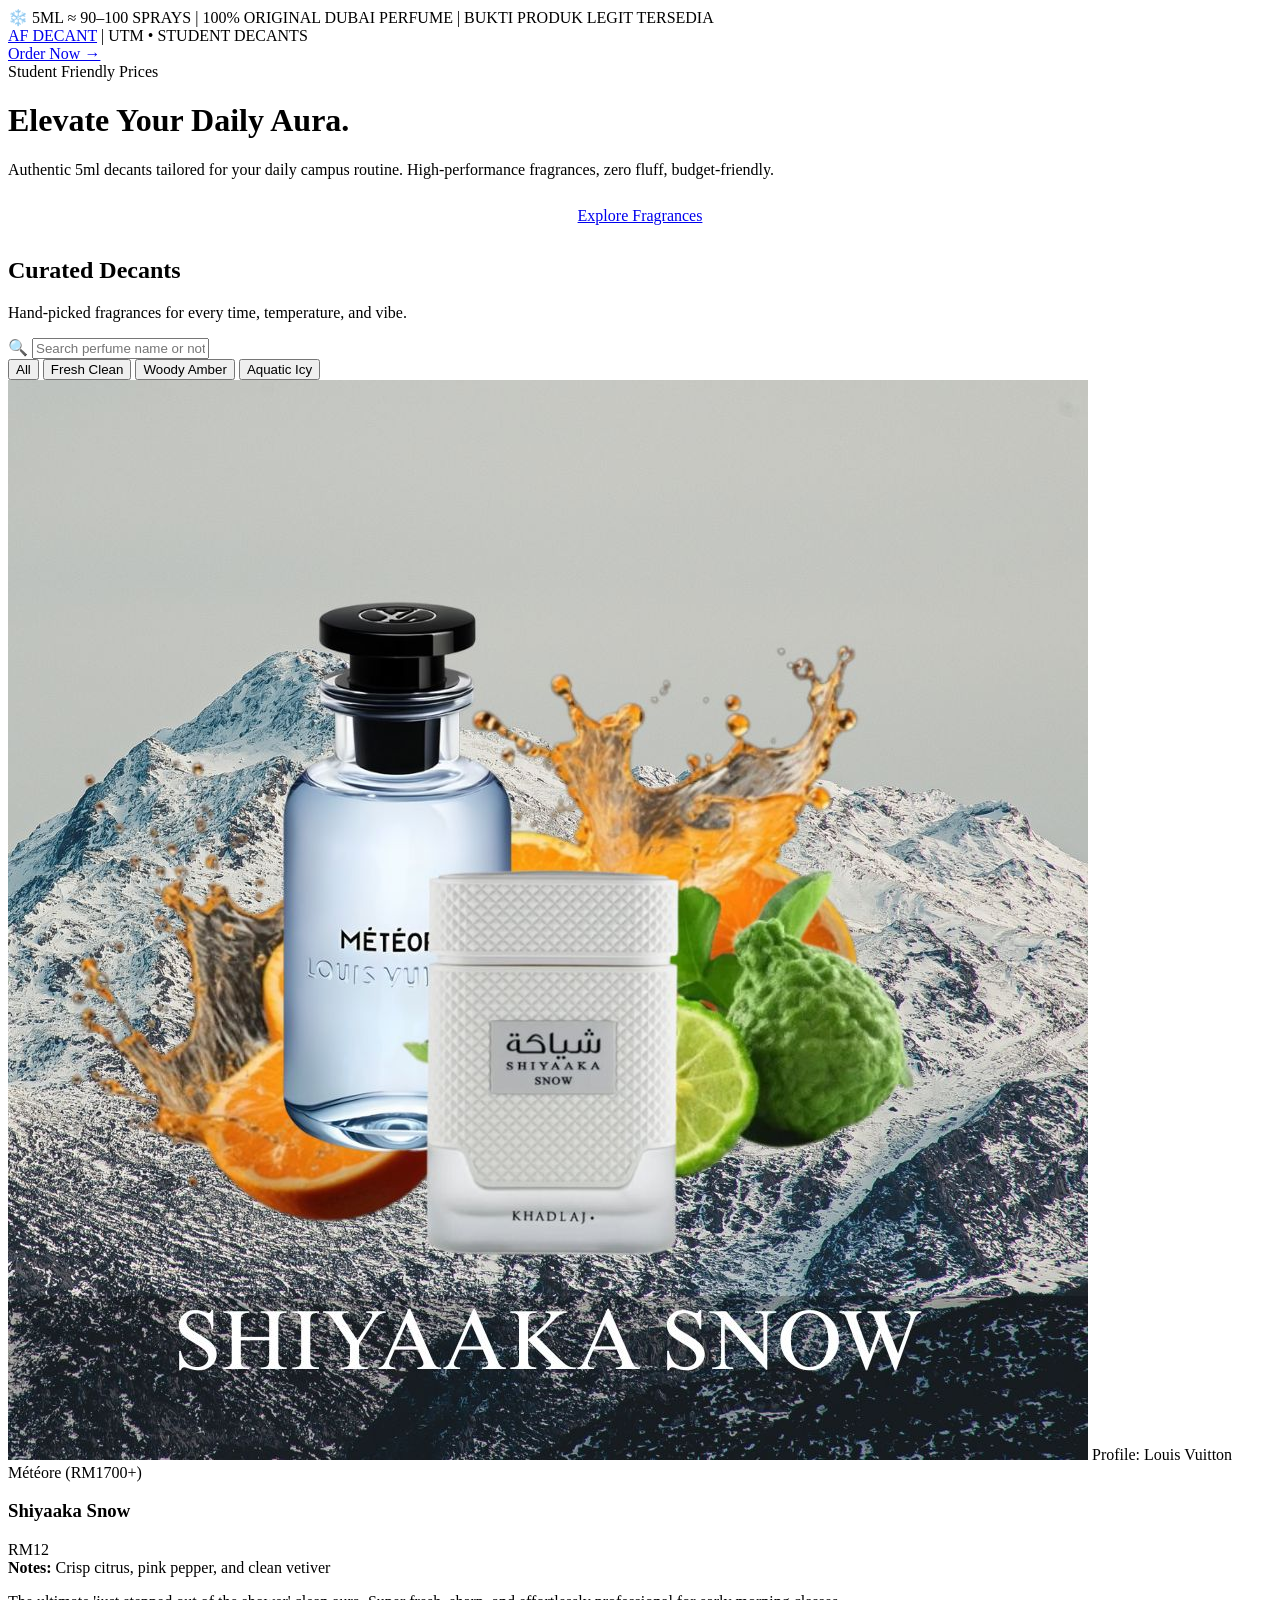
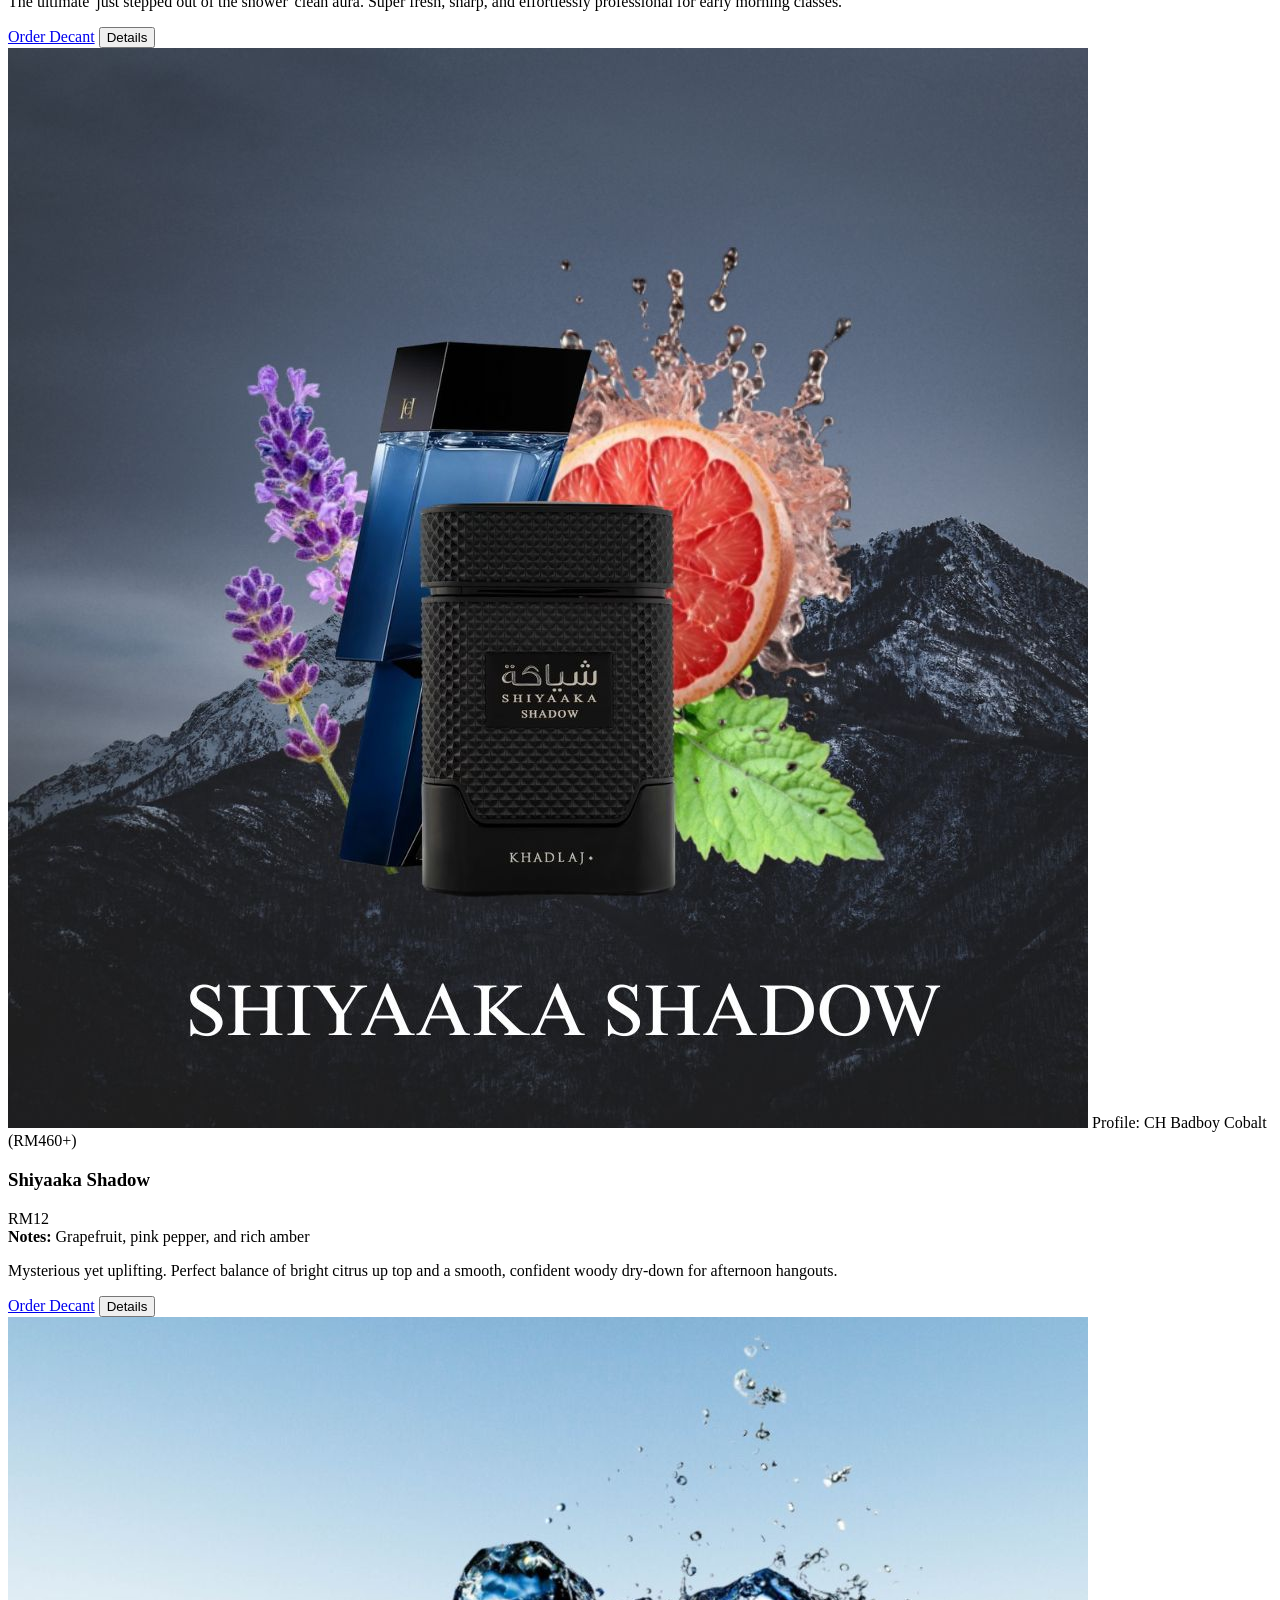
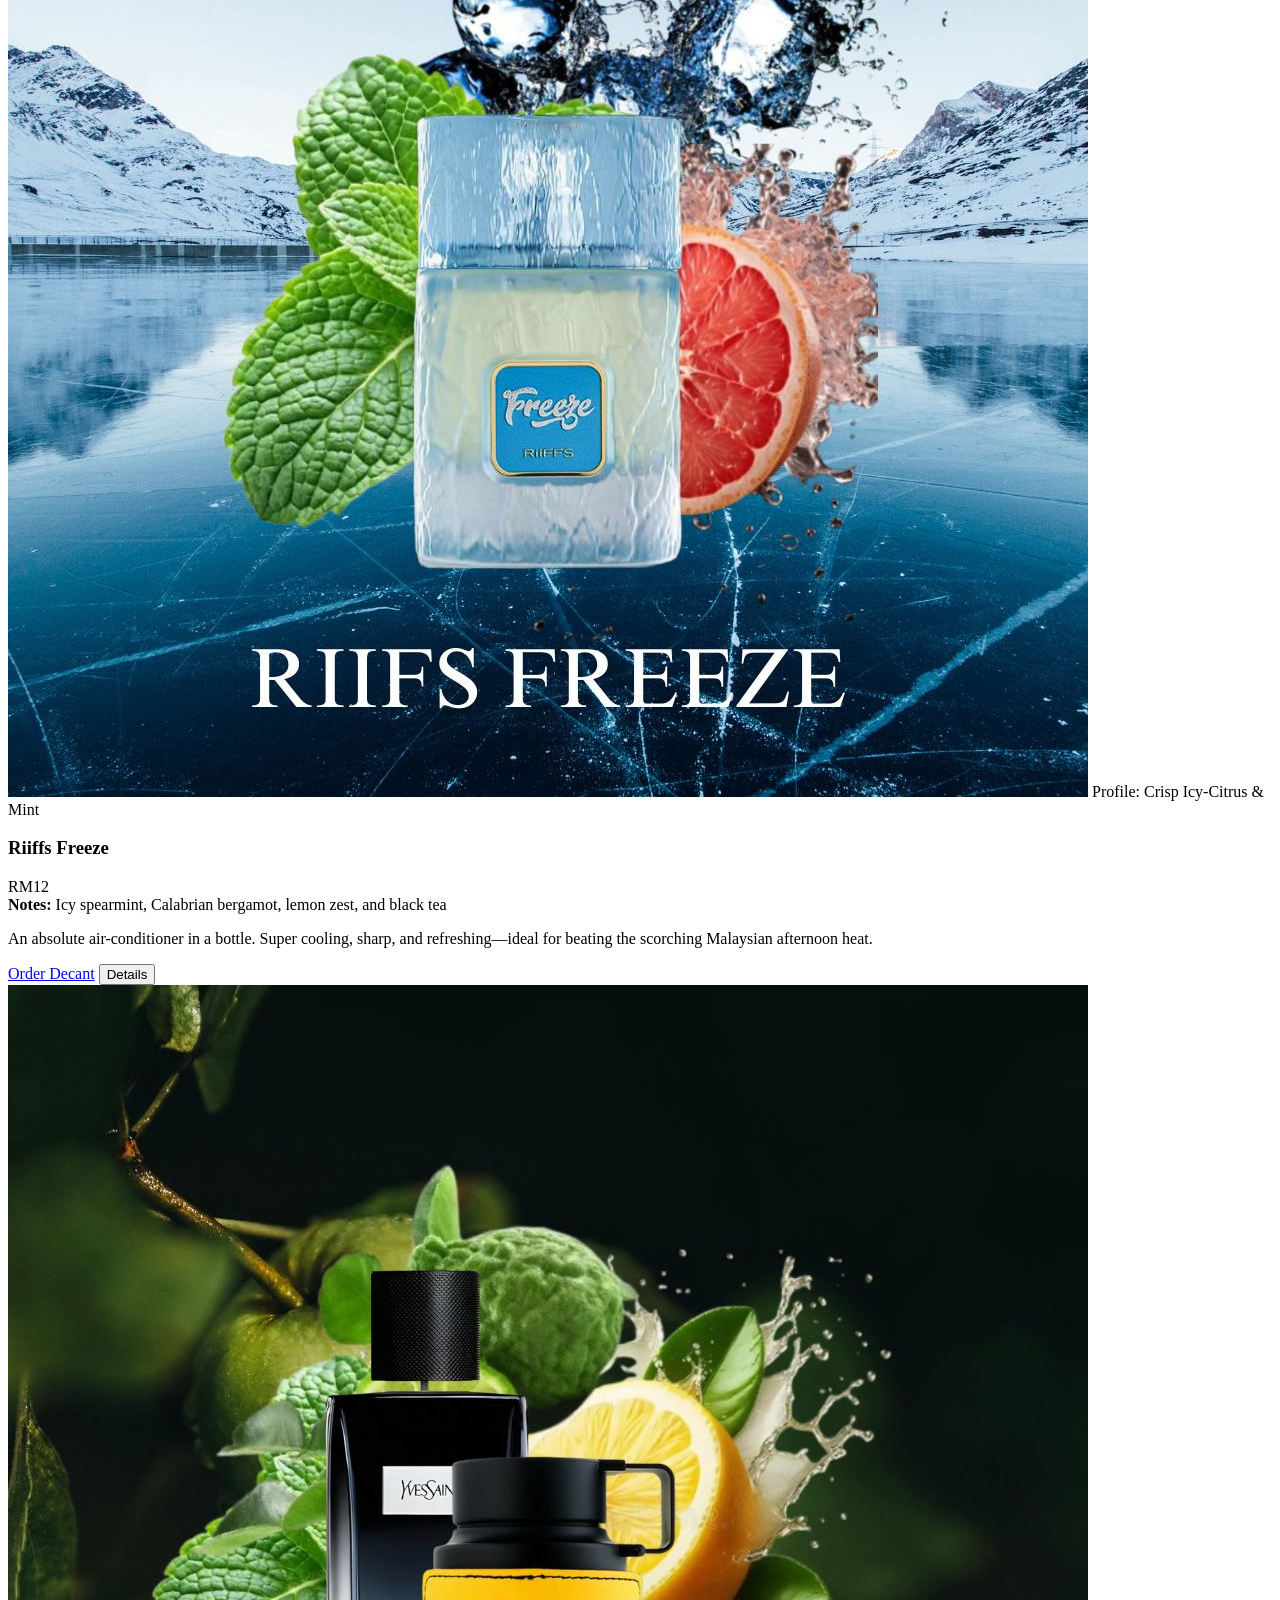
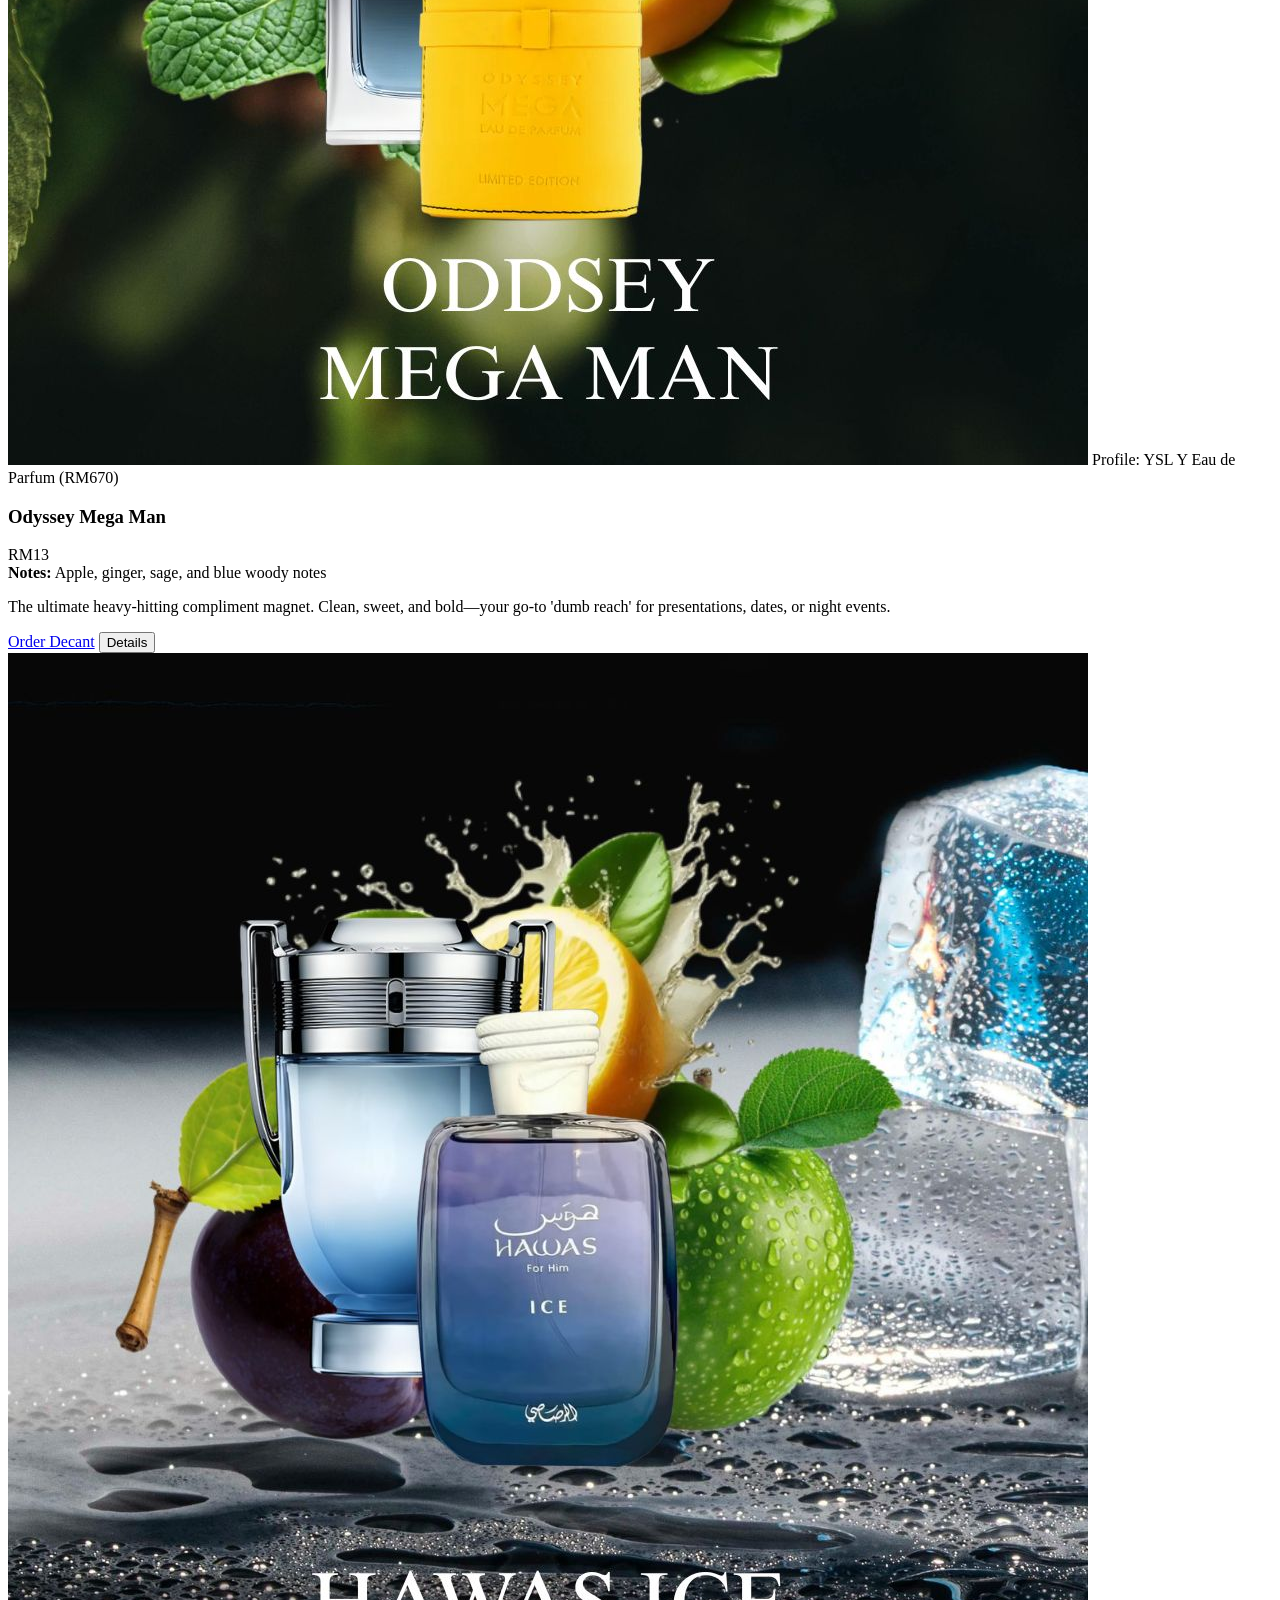
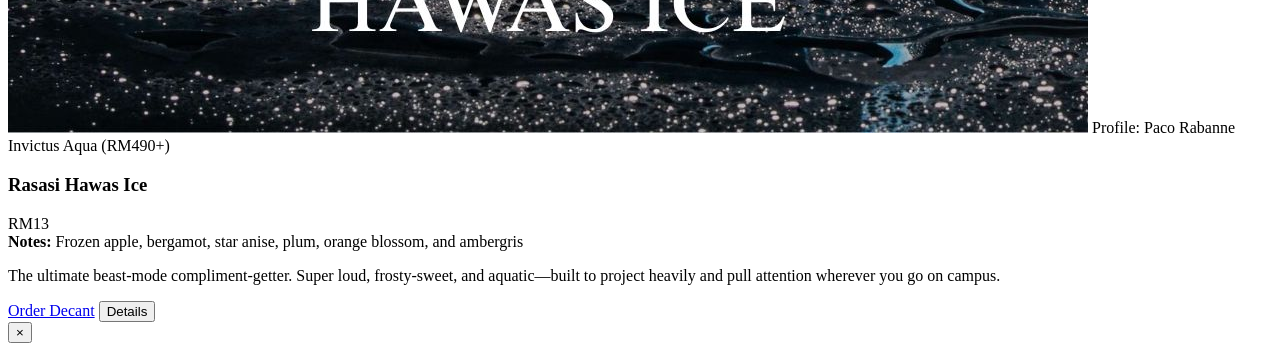
==== commit 95494957: "Update index.html" ====
--- a/index.html
+++ b/index.html
@@ -8,7 +8,7 @@
 </head>
 <body>
 
-  <!-- Announcement Bar -->
+  <!-- Top Announcement Bar -->
   <div class="announcement-bar">
     ❄️ 5ML ≈ 90–100 SPRAYS | 100% ORIGINAL DUBAI PERFUME | BUKTI PRODUK LEGIT TERSEDIA
   </div>
@@ -22,14 +22,13 @@
     </div>
 
     <div class="nav-right">
-      <a href="#delivery" class="nav-link">Location & Delivery</a>
       <a href="https://forms.gle/Egd8tSz6ENcHgPVP7" target="_blank" rel="noopener" class="btn-order-pill">
         Order Now →
       </a>
     </div>
   </nav>
 
-  <!-- Hero Section -->
+  <!-- Hero Banner -->
   <header class="hero">
     <span class="hero-tag">Student Friendly Prices</span>
     <h1 class="hero-title">Elevate Your Daily Aura.</h1>
@@ -46,7 +45,7 @@
       <p class="section-desc">Hand-picked fragrances for every time, temperature, and vibe.</p>
     </div>
 
-    <!-- Search and Filter Bar -->
+    <!-- Search and Filter Controls -->
     <div class="filter-bar">
       <div class="search-box">
         <span>🔍</span>
@@ -61,60 +60,13 @@
       </div>
     </div>
 
-    <!-- Perfume Grid -->
+    <!-- Dynamic Perfume Cards Grid -->
     <div class="catalog-grid" id="perfumeGrid">
-      <!-- Dynamic cards rendered via script.js -->
+      <!-- Generated via script.js -->
     </div>
   </section>
 
-  <!-- Features & Delivery Section -->
-  <section class="features-section" id="delivery">
-    <div class="features-container">
-      <div class="section-header">
-        <h2 class="section-title">Why AF Decant</h2>
-        <p class="section-desc">Authentic performance, student-friendly pricing, and hassle-free campus delivery.</p>
-      </div>
-
-      <div class="features-grid">
-        <div class="feature-card">
-          <div class="feature-icon">✨</div>
-          <h3 class="feature-title">100% Original Dubai</h3>
-          <p class="feature-desc">Authentic juice sourced directly. Scan proof available upon request for absolute peace of mind.</p>
-        </div>
-
-        <div class="feature-card">
-          <div class="feature-icon">❄️</div>
-          <h3 class="feature-title">90–100 Sprays</h3>
-          <p class="feature-desc">Compact 5ml glass atomizers engineered to give you up to a full month of daily wear.</p>
-        </div>
-
-        <div class="feature-card">
-          <div class="feature-icon">🎓</div>
-          <h3 class="feature-title">Student Friendly</h3>
-          <p class="feature-desc">High-end designer alternatives starting at just RM12. Perfect for everyday campus life.</p>
-        </div>
-      </div>
-
-      <div class="delivery-banner">
-        <div class="delivery-info">
-          <h3 class="feature-title">📍 Pickup & Delivery Info</h3>
-          <p class="feature-desc" style="margin-top: 4px;">Get your decants delivered directly to your residential college or pick them up locally.</p>
-        </div>
-        <div class="delivery-options">
-          <div class="delivery-badge">
-            <span>📌 Self Pickup</span>
-            <strong>Available at KTDI</strong>
-          </div>
-          <div class="delivery-badge">
-            <span>🛵 UTM Delivery</span>
-            <strong>Entire UTM Area (+RM2)</strong>
-          </div>
-        </div>
-      </div>
-    </div>
-  </section>
-
-  <!-- Detail Modal -->
+  <!-- Interactive Detail Modal -->
   <div class="modal" id="perfumeModal">
     <div class="modal-content">
       <button class="modal-close" id="modalClose">&times;</button>
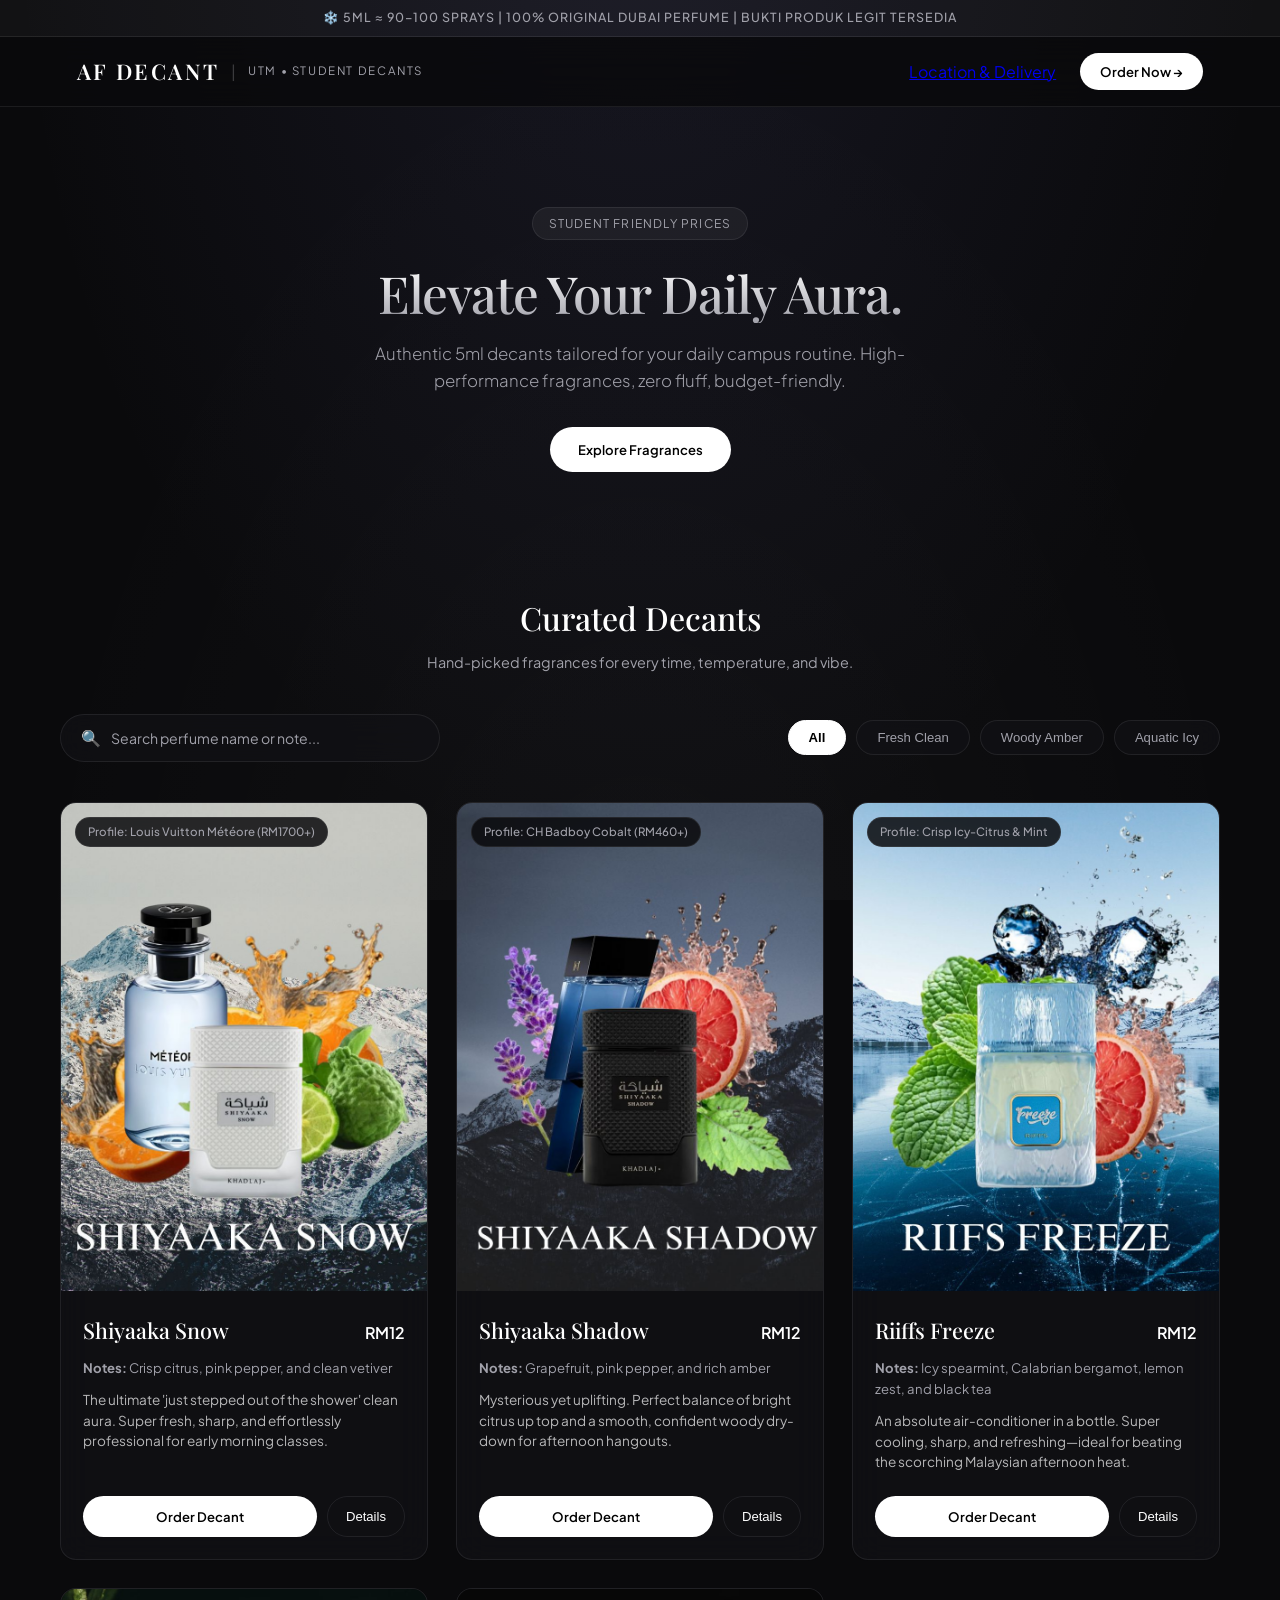
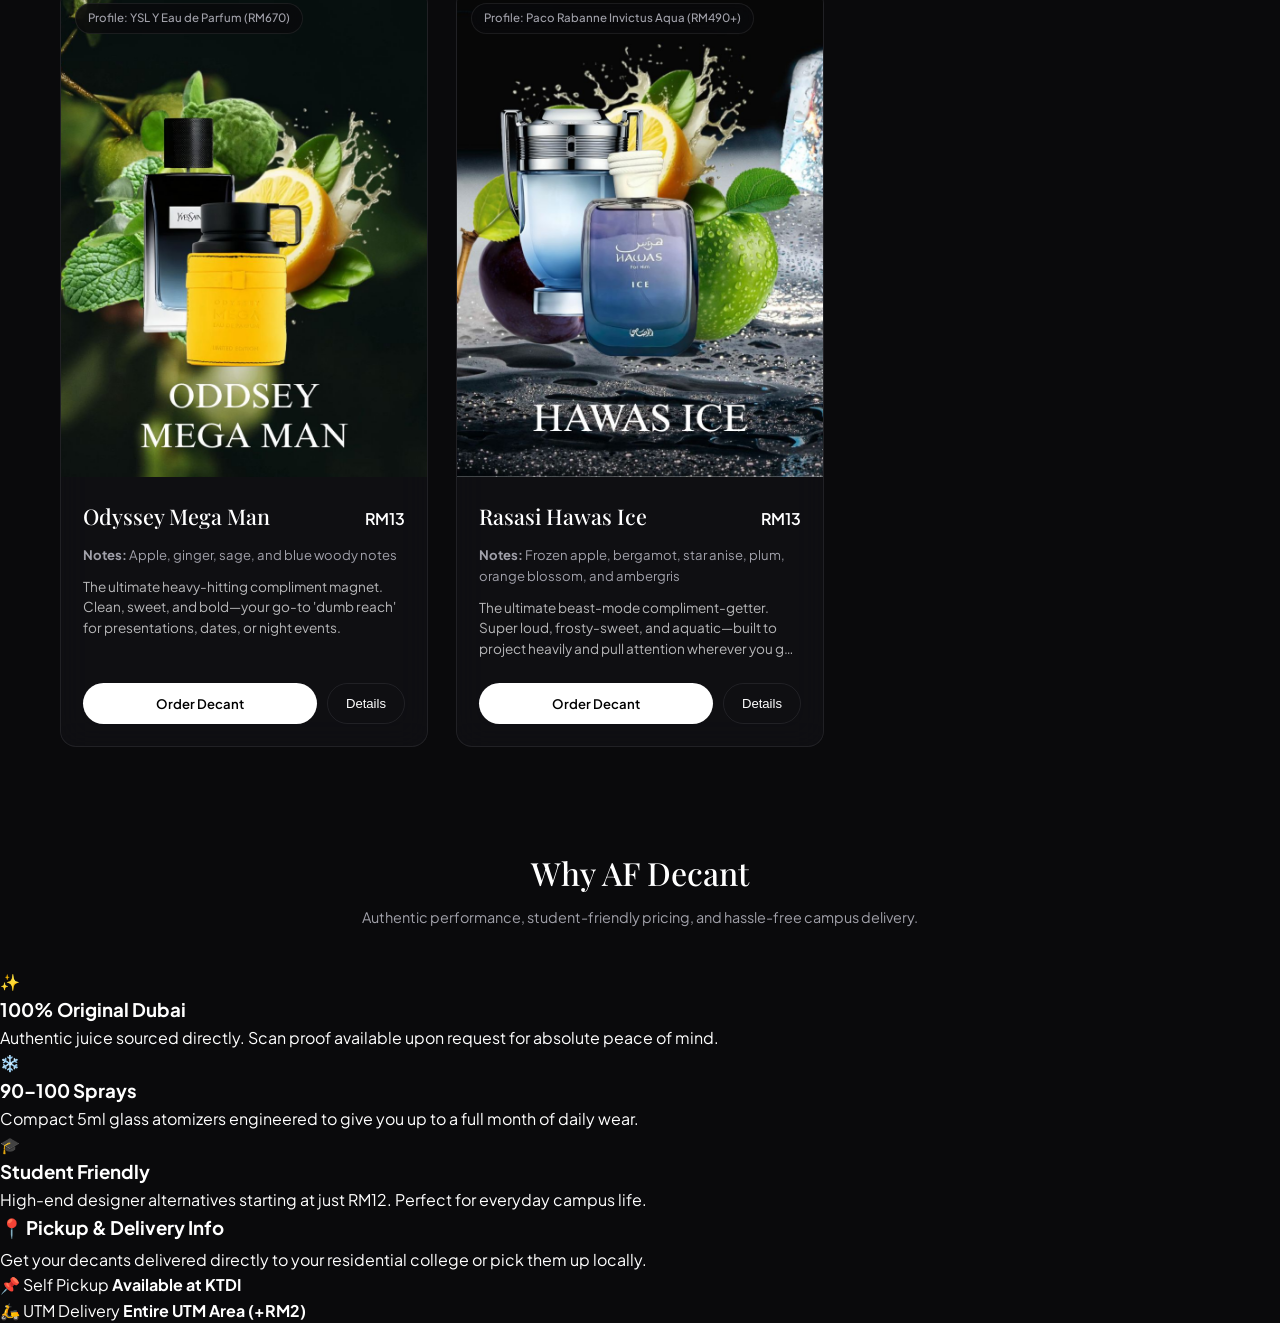
==== commit 5b274487: "Update index.html" ====
--- a/index.html
+++ b/index.html
@@ -22,6 +22,7 @@
     </div>
 
     <div class="nav-right">
+      <a href="#delivery" class="nav-link">Location & Delivery</a>
       <a href="https://forms.gle/Egd8tSz6ENcHgPVP7" target="_blank" rel="noopener" class="btn-order-pill">
         Order Now →
       </a>
@@ -66,6 +67,53 @@
     </div>
   </section>
 
+  <!-- Features & Delivery Section -->
+  <section class="features-section" id="delivery">
+    <div class="features-container">
+      <div class="section-header">
+        <h2 class="section-title">Why AF Decant</h2>
+        <p class="section-desc">Authentic performance, student-friendly pricing, and hassle-free campus delivery.</p>
+      </div>
+
+      <div class="features-grid">
+        <div class="feature-card">
+          <div class="feature-icon">✨</div>
+          <h3 class="feature-title">100% Original Dubai</h3>
+          <p class="feature-desc">Authentic juice sourced directly. Scan proof available upon request for absolute peace of mind.</p>
+        </div>
+
+        <div class="feature-card">
+          <div class="feature-icon">❄️</div>
+          <h3 class="feature-title">90–100 Sprays</h3>
+          <p class="feature-desc">Compact 5ml glass atomizers engineered to give you up to a full month of daily wear.</p>
+        </div>
+
+        <div class="feature-card">
+          <div class="feature-icon">🎓</div>
+          <h3 class="feature-title">Student Friendly</h3>
+          <p class="feature-desc">High-end designer alternatives starting at just RM12. Perfect for everyday campus life.</p>
+        </div>
+      </div>
+
+      <div class="delivery-banner">
+        <div class="delivery-info">
+          <h3 class="feature-title">📍 Pickup & Delivery Info</h3>
+          <p class="feature-desc" style="margin-top: 4px;">Get your decants delivered directly to your residential college or pick them up locally.</p>
+        </div>
+        <div class="delivery-options">
+          <div class="delivery-badge">
+            <span>📌 Self Pickup</span>
+            <strong>Available at KTDI</strong>
+          </div>
+          <div class="delivery-badge">
+            <span>🛵 UTM Delivery</span>
+            <strong>Entire UTM Area (+RM2)</strong>
+          </div>
+        </div>
+      </div>
+    </div>
+  </section>
+
   <!-- Interactive Detail Modal -->
   <div class="modal" id="perfumeModal">
     <div class="modal-content">
--- a/style.css
+++ b/style.css
@@ -0,0 +1,424 @@
+/* ==========================================
+   LUXURY OBSIDIAN GLASS THEME - AF DECANT
+   ========================================== */
+
+@import url('https://fonts.googleapis.com/css2?family=Playfair+Display:ital,wght@0,400..700;1,400..700&family=Plus+Jakarta+Sans:wght@300;400;500;600;700&display=swap');
+
+:root {
+  --bg-dark: #0A0A0C;
+  --bg-card: rgba(18, 18, 22, 0.7);
+  --bg-card-hover: rgba(28, 28, 35, 0.85);
+  --border-glass: rgba(255, 255, 255, 0.08);
+  --border-glass-hover: rgba(255, 255, 255, 0.2);
+  --text-main: #FFFFFF;
+  --text-sub: #A1A1AA;
+  --accent-soft: #E4E4E7;
+  --radius-lg: 16px;
+  --radius-pill: 50px;
+}
+
+/* Base Styles */
+* {
+  margin: 0;
+  padding: 0;
+  box-sizing: border-box;
+}
+
+body {
+  font-family: 'Plus Jakarta Sans', sans-serif;
+  background-color: var(--bg-dark);
+  background-image: 
+    radial-gradient(ellipse at 50% -20%, rgba(120, 119, 198, 0.12), transparent 70%),
+    radial-gradient(ellipse at 50% 120%, rgba(255, 255, 255, 0.03), transparent 70%);
+  background-attachment: fixed;
+  color: var(--text-main);
+  line-height: 1.6;
+  -webkit-font-smoothing: antialiased;
+}
+
+/* Announcement Bar */
+.announcement-bar {
+  background: rgba(255, 255, 255, 0.03);
+  border-bottom: 1px solid var(--border-glass);
+  color: var(--text-sub);
+  font-size: 0.78rem;
+  letter-spacing: 0.08em;
+  text-align: center;
+  padding: 8px 16px;
+  font-weight: 500;
+}
+
+/* Navbar */
+.navbar {
+  display: flex;
+  align-items: center;
+  justify-content: space-between;
+  padding: 16px 6%;
+  background: rgba(10, 10, 12, 0.85);
+  backdrop-filter: blur(20px);
+  -webkit-backdrop-filter: blur(20px);
+  position: sticky;
+  top: 0;
+  z-index: 100;
+  border-bottom: 1px solid var(--border-glass);
+  flex-wrap: wrap;
+  gap: 15px;
+}
+
+.brand-container {
+  display: flex;
+  align-items: center;
+  gap: 12px;
+}
+
+.brand-logo {
+  font-family: 'Playfair Display', serif;
+  font-size: 1.35rem;
+  letter-spacing: 0.12em;
+  color: var(--text-main);
+  text-decoration: none;
+  font-weight: 600;
+}
+
+.brand-divider {
+  color: rgba(255, 255, 255, 0.2);
+}
+
+.brand-tagline {
+  font-size: 0.72rem;
+  letter-spacing: 0.14em;
+  color: var(--text-sub);
+  text-transform: uppercase;
+}
+
+.nav-right {
+  display: flex;
+  align-items: center;
+  gap: 24px;
+}
+
+.btn-order-pill {
+  background: var(--text-main);
+  color: #000000;
+  padding: 8px 20px;
+  border-radius: var(--radius-pill);
+  text-decoration: none;
+  font-size: 0.82rem;
+  font-weight: 600;
+  transition: all 0.2s ease;
+}
+
+.btn-order-pill:hover {
+  background: var(--accent-soft);
+  transform: translateY(-1px);
+}
+
+/* Hero Section */
+.hero {
+  text-align: center;
+  padding: 100px 20px 80px;
+  max-width: 900px;
+  margin: 0 auto;
+}
+
+.hero-tag {
+  display: inline-block;
+  background: rgba(255, 255, 255, 0.05);
+  border: 1px solid var(--border-glass);
+  color: var(--text-sub);
+  padding: 6px 16px;
+  border-radius: var(--radius-pill);
+  font-size: 0.75rem;
+  letter-spacing: 0.1em;
+  margin-bottom: 24px;
+  text-transform: uppercase;
+}
+
+.hero-title {
+  font-family: 'Playfair Display', serif;
+  font-size: 3.2rem;
+  font-weight: 500;
+  line-height: 1.15;
+  margin-bottom: 18px;
+  letter-spacing: -0.02em;
+  background: linear-gradient(180deg, #FFFFFF 0%, #A1A1AA 100%);
+  -webkit-background-clip: text;
+  -webkit-text-fill-color: transparent;
+}
+
+.hero-subtitle {
+  font-size: 1.05rem;
+  color: var(--text-sub);
+  max-width: 600px;
+  margin: 0 auto 32px;
+  font-weight: 300;
+}
+
+/* Catalog & Section Layout */
+.catalog-section {
+  max-width: 1200px;
+  margin: 0 auto;
+  padding: 40px 20px 100px;
+}
+
+.section-header {
+  text-align: center;
+  margin-bottom: 40px;
+}
+
+.section-title {
+  font-family: 'Playfair Display', serif;
+  font-size: 2rem;
+  font-weight: 500;
+  margin-bottom: 8px;
+}
+
+.section-desc {
+  color: var(--text-sub);
+  font-size: 0.9rem;
+}
+
+/* Search Box & Categories */
+.filter-bar {
+  display: flex;
+  justify-content: space-between;
+  align-items: center;
+  gap: 20px;
+  margin-bottom: 40px;
+  flex-wrap: wrap;
+}
+
+.search-box {
+  display: flex;
+  align-items: center;
+  background: var(--bg-card);
+  border: 1px solid var(--border-glass);
+  border-radius: var(--radius-pill);
+  padding: 10px 20px;
+  width: 100%;
+  max-width: 380px;
+  backdrop-filter: blur(12px);
+}
+
+.search-box input {
+  border: none;
+  background: transparent;
+  outline: none;
+  font-family: inherit;
+  font-size: 0.88rem;
+  color: var(--text-main);
+  width: 100%;
+  margin-left: 10px;
+}
+
+.search-box input::placeholder {
+  color: var(--text-sub);
+}
+
+.filter-pills {
+  display: flex;
+  gap: 10px;
+  flex-wrap: wrap;
+}
+
+.pill-btn {
+  background: var(--bg-card);
+  border: 1px solid var(--border-glass);
+  color: var(--text-sub);
+  padding: 9px 20px;
+  border-radius: var(--radius-pill);
+  font-size: 0.82rem;
+  font-weight: 500;
+  cursor: pointer;
+  backdrop-filter: blur(12px);
+  transition: all 0.2s ease;
+}
+
+.pill-btn:hover {
+  border-color: var(--border-glass-hover);
+  color: var(--text-main);
+}
+
+.pill-btn.active {
+  background: #FFFFFF;
+  color: #000000;
+  border-color: #FFFFFF;
+  font-weight: 600;
+}
+
+/* Product Cards Grid */
+.catalog-grid {
+  display: grid;
+  grid-template-columns: repeat(auto-fill, minmax(300px, 1fr));
+  gap: 28px;
+}
+
+.perfume-card {
+  background: var(--bg-card);
+  border: 1px solid var(--border-glass);
+  border-radius: var(--radius-lg);
+  overflow: hidden;
+  backdrop-filter: blur(16px);
+  -webkit-backdrop-filter: blur(16px);
+  display: flex;
+  flex-direction: column;
+  transition: transform 0.3s ease, border-color 0.3s ease;
+}
+
+.perfume-card:hover {
+  transform: translateY(-4px);
+  border-color: var(--border-glass-hover);
+}
+
+.card-img-wrapper {
+  width: 100%;
+  aspect-ratio: 3 / 4;
+  position: relative;
+  overflow: hidden;
+  background: #121215;
+}
+
+.card-img {
+  width: 100%;
+  height: 100%;
+  object-fit: cover;
+  object-position: center;
+  transition: transform 0.5s ease;
+}
+
+.perfume-card:hover .card-img {
+  transform: scale(1.03);
+}
+
+.badge-dupe {
+  position: absolute;
+  top: 14px;
+  left: 14px;
+  background: rgba(10, 10, 12, 0.85);
+  backdrop-filter: blur(8px);
+  border: 1px solid var(--border-glass);
+  color: var(--text-sub);
+  padding: 5px 12px;
+  border-radius: var(--radius-pill);
+  font-size: 0.72rem;
+  font-weight: 500;
+}
+
+.card-content {
+  padding: 22px;
+  display: flex;
+  flex-direction: column;
+  flex: 1;
+}
+
+.card-header {
+  display: flex;
+  justify-content: space-between;
+  align-items: baseline;
+  margin-bottom: 10px;
+}
+
+.card-title {
+  font-family: 'Playfair Display', serif;
+  font-size: 1.35rem;
+  font-weight: 500;
+}
+
+.card-price {
+  font-size: 1rem;
+  font-weight: 600;
+}
+
+.card-scent {
+  font-size: 0.82rem;
+  color: var(--text-sub);
+  margin-bottom: 12px;
+}
+
+.card-vibe {
+  font-size: 0.85rem;
+  color: rgba(255, 255, 255, 0.7);
+  line-height: 1.5;
+  margin-bottom: 24px;
+  display: -webkit-box;
+  -webkit-line-clamp: 3;
+  -webkit-box-orient: vertical;
+  overflow: hidden;
+}
+
+.card-footer {
+  display: flex;
+  gap: 10px;
+  margin-top: auto;
+}
+
+.btn-card-order {
+  flex: 1;
+  background: var(--text-main);
+  color: #000000;
+  text-align: center;
+  padding: 10px;
+  border-radius: var(--radius-pill);
+  text-decoration: none;
+  font-size: 0.82rem;
+  font-weight: 600;
+}
+
+.btn-card-detail {
+  background: transparent;
+  border: 1px solid var(--border-glass);
+  color: var(--text-main);
+  padding: 10px 18px;
+  border-radius: var(--radius-pill);
+  font-size: 0.82rem;
+  cursor: pointer;
+}
+
+/* Modal Window */
+.modal {
+  position: fixed;
+  top: 0;
+  left: 0;
+  width: 100%;
+  height: 100%;
+  background: rgba(0, 0, 0, 0.8);
+  backdrop-filter: blur(12px);
+  display: none;
+  align-items: center;
+  justify-content: center;
+  z-index: 1000;
+  padding: 20px;
+}
+
+.modal.active {
+  display: flex;
+}
+
+.modal-content {
+  background: #121215;
+  border: 1px solid var(--border-glass);
+  border-radius: var(--radius-lg);
+  max-width: 480px;
+  width: 100%;
+  padding: 28px;
+  position: relative;
+}
+
+.modal-close {
+  position: absolute;
+  top: 18px;
+  right: 20px;
+  background: none;
+  border: none;
+  color: var(--text-sub);
+  font-size: 1.4rem;
+  cursor: pointer;
+}
+
+/* Responsiveness */
+@media (max-width: 768px) {
+  .hero-title { font-size: 2.2rem; }
+  .brand-divider, .brand-tagline { display: none; }
+  .filter-bar { flex-direction: column; align-items: stretch; }
+  .search-box { max-width: 100%; }
+}
